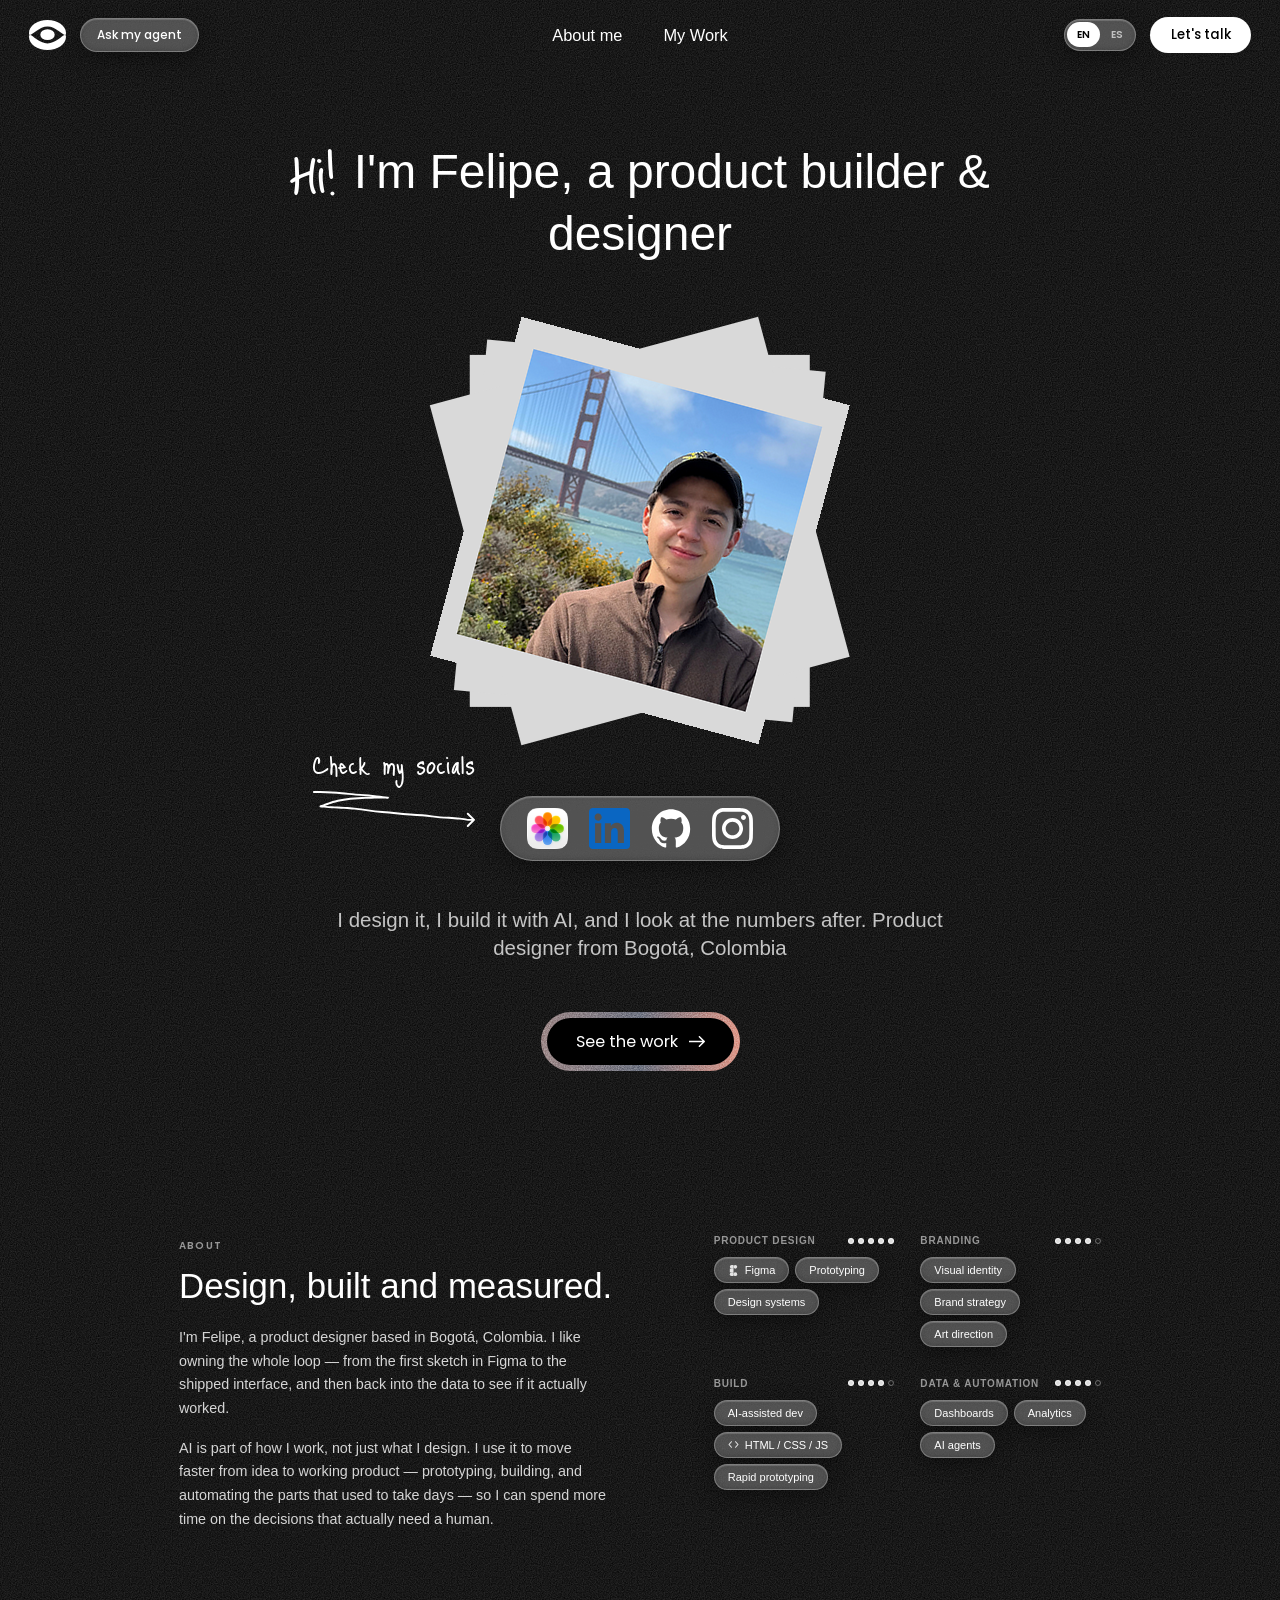
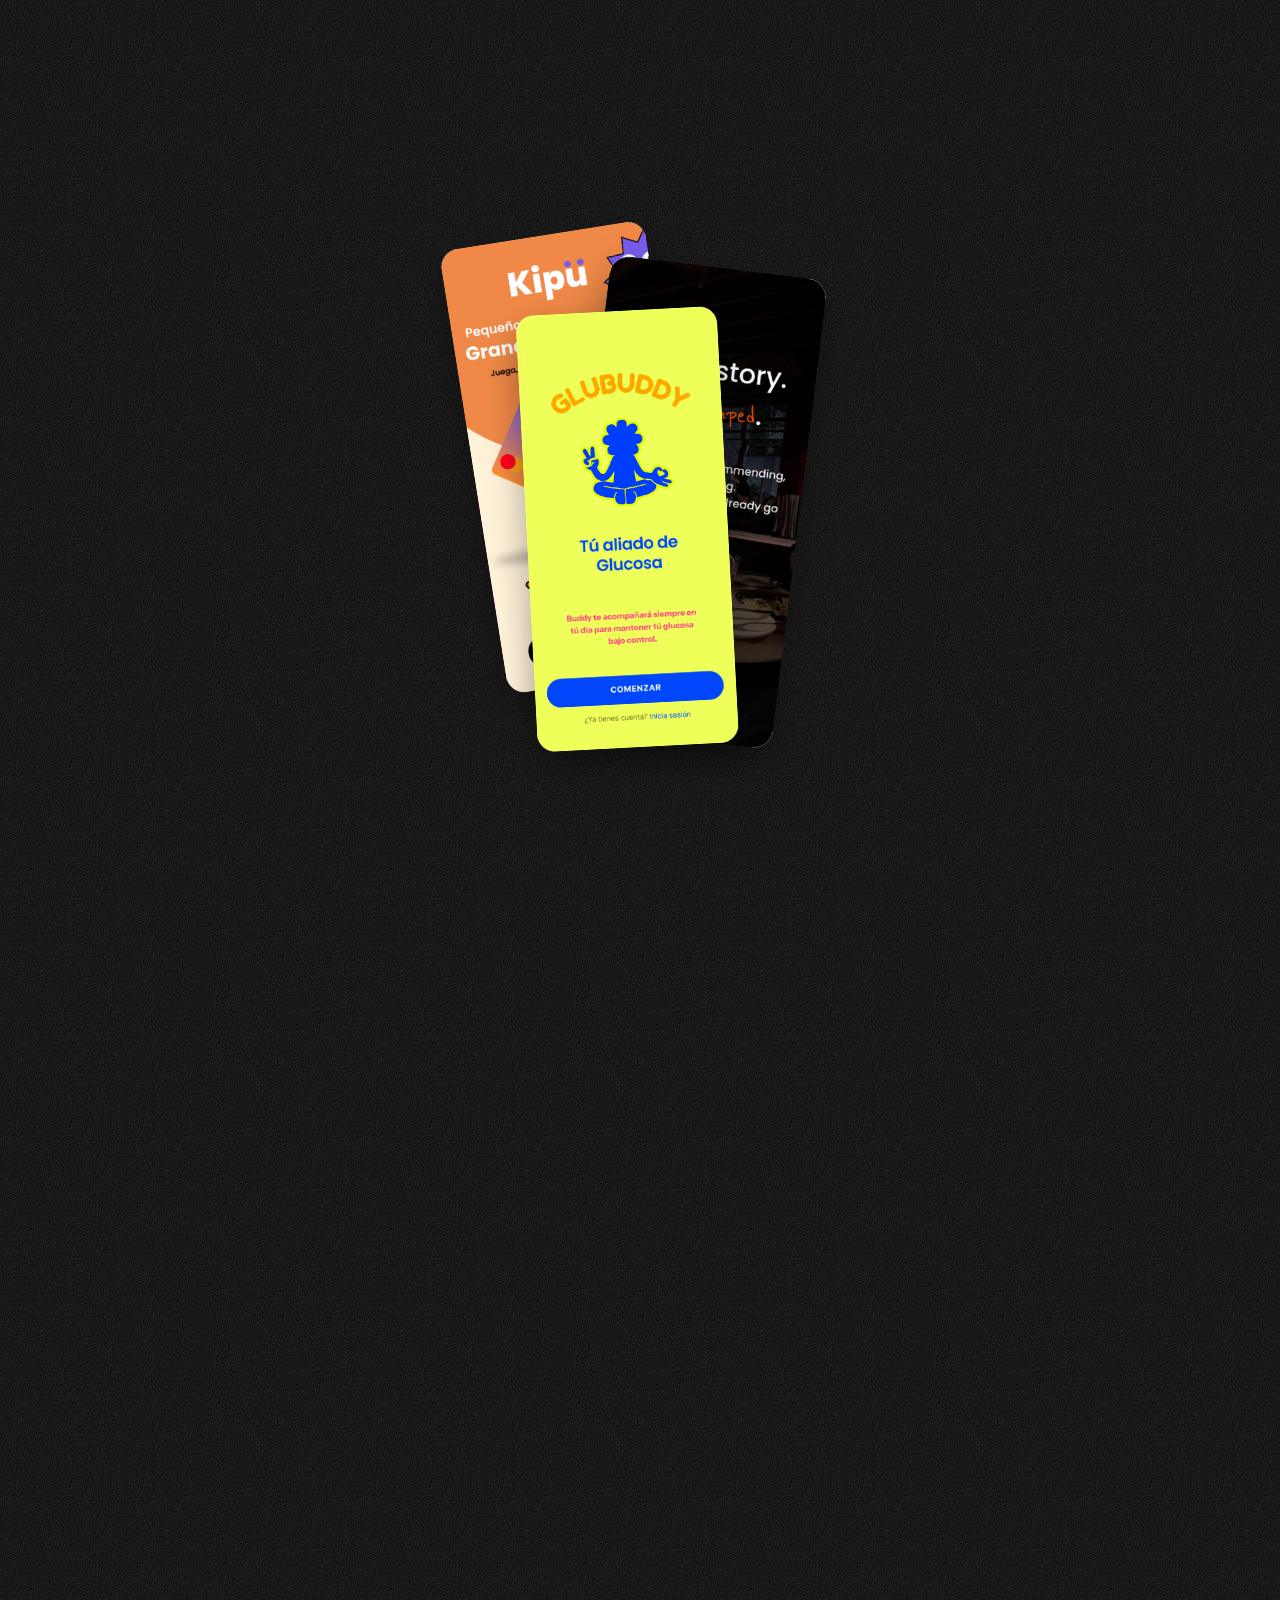
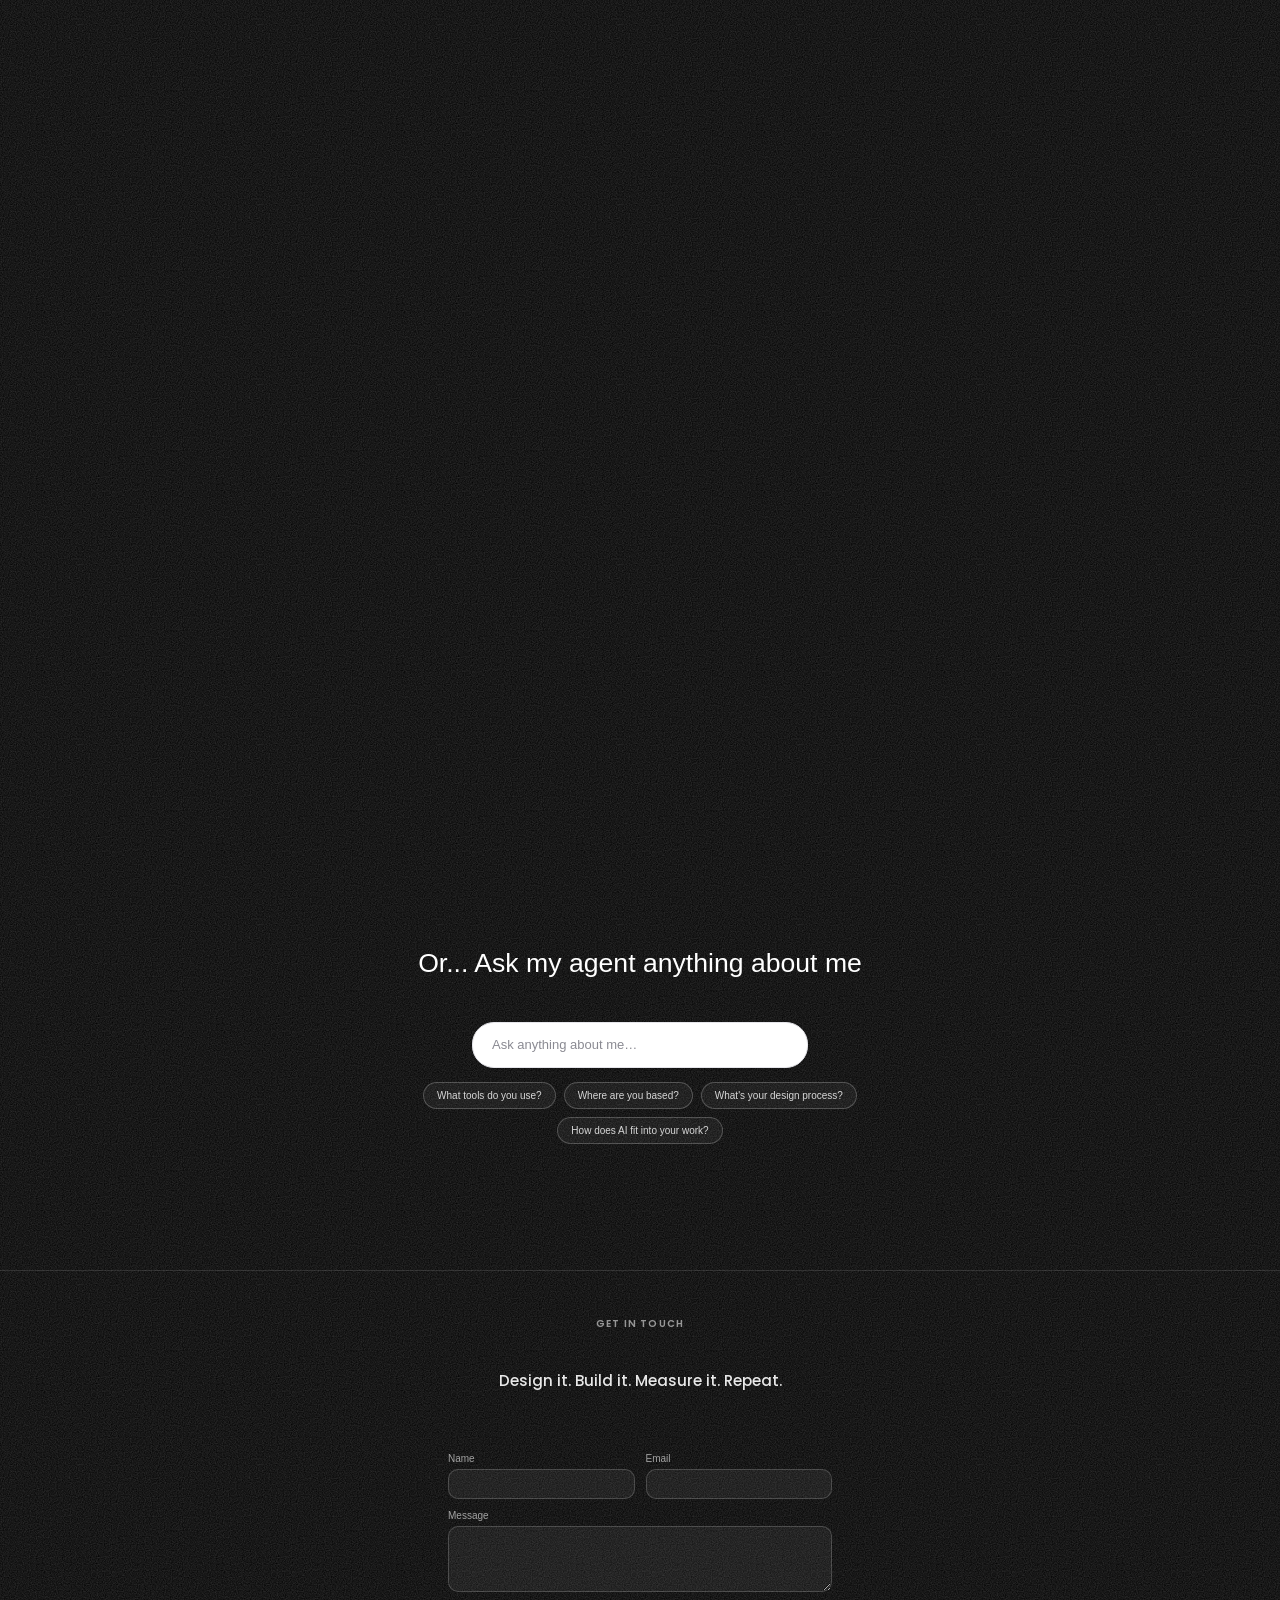
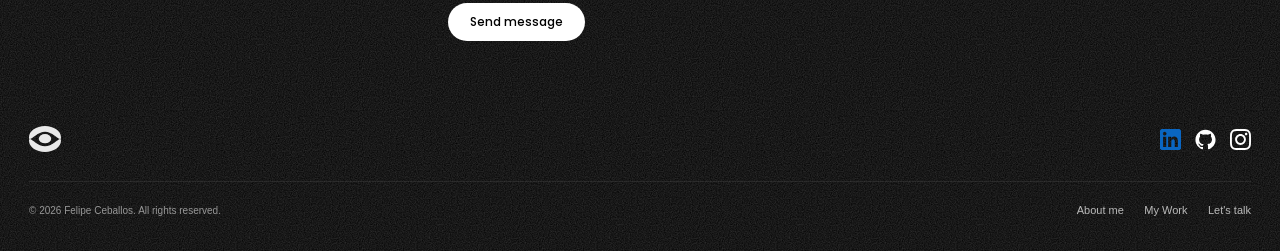
==== index.html @ 59d95772 "Add skill-level dots to About, scale the whole site down ~20% About: each skill group now shows a 5-" ====
<!doctype html>
<html lang="en">
<head>
  <meta charset="UTF-8" />
  <meta name="viewport" content="width=device-width, initial-scale=1.0" />
  <title>Felipe Ceballos — Product Designer</title>
  <meta name="description" content="Felipe Ceballos — Product designer from Bogotá, Colombia. I design it, I build it with AI, and I look at the numbers after." />
  <meta property="og:title" content="Felipe Ceballos — Product Designer" />
  <meta property="og:description" content="I design it, I build it with AI, and I look at the numbers after. Product designer from Bogotá, Colombia." />
  <meta property="og:type" content="website" />
  <meta property="og:image" content="assets/work-card-1.png" />
  <meta name="twitter:card" content="summary_large_image" />
  <link rel="icon" href="assets/favicon.svg" type="image/svg+xml" />
  <link rel="preconnect" href="https://fonts.googleapis.com" />
  <link rel="preconnect" href="https://fonts.gstatic.com" crossorigin />
  <link href="https://fonts.googleapis.com/css2?family=Poppins:wght@400;500&family=Just+Me+Again+Down+Here&display=swap" rel="stylesheet" />
  <link rel="stylesheet" href="styles.css" />
</head>
<body>
  <header class="nav">
    <div class="nav__start">
      <a class="nav__logo brand-logo" href="#top" aria-label="Home">
        <img src="assets/logo.svg" alt="Felipe Ceballos logo" width="56" height="46" />
        <span class="brand-logo__lid" aria-hidden="true"></span>
      </a>
      <a class="nav__agent glass" href="#agent" id="navAgentBtn" data-i18n="nav.agent">Ask my agent</a>
    </div>
    <nav class="nav__links" aria-label="Primary">
      <a href="#about" data-i18n="nav.about">About me</a>
      <a href="#work" data-i18n="nav.work">My Work</a>
    </nav>
    <div class="nav__end">
      <div class="lang-switch glass" id="langSwitch" role="group" aria-label="Language">
        <button type="button" class="lang-switch__btn is-active" data-lang="en">EN</button>
        <button type="button" class="lang-switch__btn" data-lang="es">ES</button>
        <span class="lang-switch__thumb" aria-hidden="true"></span>
      </div>
      <a class="nav__cta" href="#contact" id="navContactBtn" data-i18n="nav.cta">Let's talk</a>
    </div>
  </header>

  <main id="top">
    <section class="hero">
      <h1 class="hero__title">
        <span class="hero__title-wave" data-i18n="hero.greeting">Hi!</span><span data-i18n="hero.titleRest"> I'm Felipe, a product builder &amp; designer</span>
      </h1>

      <div class="photo-stack" aria-hidden="false">
        <div class="photo-stack__layer photo-stack__layer--1">
          <div class="photo-stack__bg"></div>
        </div>
        <div class="photo-stack__layer photo-stack__layer--2">
          <div class="photo-stack__bg"></div>
        </div>
        <div class="photo-stack__layer photo-stack__layer--3">
          <div class="photo-stack__bg"></div>
        </div>
        <img
          class="photo-stack__photo photo-stack__photo--desktop"
          src="assets/profile-photo-card-desktop.png"
          width="420"
          height="429"
          alt="Felipe Ceballos"
        />
        <img
          class="photo-stack__photo photo-stack__photo--mobile"
          src="assets/profile-photo-card-mobile.png"
          width="261"
          height="265"
          alt="Felipe Ceballos"
        />
      </div>

      <div class="social-callout">
        <div class="social-callout__note" aria-hidden="true">
          <span class="social-callout__text" data-i18n="social.checkMySocials">Check my socials</span>
          <img class="social-callout__arrow" src="assets/arrow-doodle.svg" alt="" />
        </div>

        <ul class="social-pill glass">
          <li><a href="#" aria-label="Photos"><img src="assets/icon-photos.png" alt="" /></a></li>
          <li><a href="https://www.linkedin.com/in/felipe-ceballos-6415481a9/" target="_blank" rel="noopener noreferrer" aria-label="LinkedIn"><img src="assets/icon-linkedin.svg" alt="" /></a></li>
          <li><a href="#" aria-label="GitHub"><img src="assets/icon-github.svg" alt="" /></a></li>
          <li><a href="#" aria-label="Instagram"><img src="assets/icon-instagram.svg" alt="" /></a></li>
        </ul>
      </div>

      <p class="hero__bio" data-i18n="hero.bio">
        I design it, I build it with AI, and I look at the numbers after. Product designer from Bogotá, Colombia
      </p>

      <div class="cta">
        <a class="cta__button" href="#work">
          <span data-i18n="hero.cta">See the work</span>
          <img class="cta__button-arrow" src="assets/arrow-line.svg" alt="" />
        </a>
      </div>
    </section>

    <section id="about" class="about">
      <div class="about__intro" data-reveal="up">
        <span class="about__eyebrow" data-i18n="about.eyebrow">About</span>
        <h2 class="about__heading" data-i18n="about.heading">Design, built and measured.</h2>
        <p class="about__bio" data-i18n="about.bio1">
          I'm Felipe, a product designer based in Bogotá, Colombia. I like owning the whole loop — from the first
          sketch in Figma to the shipped interface, and then back into the data to see if it actually worked.
        </p>
        <p class="about__bio" data-i18n="about.bio2">
          AI is part of how I work, not just what I design. I use it to move faster from idea to working product —
          prototyping, building, and automating the parts that used to take days — so I can spend more time on the
          decisions that actually need a human.
        </p>
      </div>

      <div class="about__skills">
        <div class="about__skill-group" data-reveal="up">
          <div class="about__skill-header">
            <h3 data-i18n="about.group.design">Product design</h3>
            <span class="about__skill-rating" role="img" aria-label="5 out of 5">
              <span class="about__skill-dot is-filled" aria-hidden="true"></span>
              <span class="about__skill-dot is-filled" aria-hidden="true"></span>
              <span class="about__skill-dot is-filled" aria-hidden="true"></span>
              <span class="about__skill-dot is-filled" aria-hidden="true"></span>
              <span class="about__skill-dot is-filled" aria-hidden="true"></span>
            </span>
          </div>
          <ul class="about__tags">
            <li class="glass">
              <svg class="about__tag-icon" viewBox="0 0 16 24" fill="currentColor" aria-hidden="true">
                <path d="M0 4a4 4 0 0 1 4-4h4v8H4a4 4 0 0 1-4-4Z" />
                <rect x="0" y="8" width="8" height="8" />
                <path d="M0 20a4 4 0 0 1 4-4h4v8H4a4 4 0 0 1-4-4Z" />
                <circle cx="12" cy="4" r="4" />
                <circle cx="12" cy="20" r="4" />
              </svg>
              <span data-i18n="about.tag.figma">Figma</span>
            </li>
            <li class="glass" data-i18n="about.tag.prototyping">Prototyping</li>
            <li class="glass" data-i18n="about.tag.designSystems">Design systems</li>
          </ul>
        </div>
        <div class="about__skill-group" data-reveal="up">
          <div class="about__skill-header">
            <h3 data-i18n="about.group.branding">Branding</h3>
            <span class="about__skill-rating" role="img" aria-label="4 out of 5">
              <span class="about__skill-dot is-filled" aria-hidden="true"></span>
              <span class="about__skill-dot is-filled" aria-hidden="true"></span>
              <span class="about__skill-dot is-filled" aria-hidden="true"></span>
              <span class="about__skill-dot is-filled" aria-hidden="true"></span>
              <span class="about__skill-dot" aria-hidden="true"></span>
            </span>
          </div>
          <ul class="about__tags">
            <li class="glass" data-i18n="about.tag.visualIdentity">Visual identity</li>
            <li class="glass" data-i18n="about.tag.brandStrategy">Brand strategy</li>
            <li class="glass" data-i18n="about.tag.artDirection">Art direction</li>
          </ul>
        </div>
        <div class="about__skill-group" data-reveal="up">
          <div class="about__skill-header">
            <h3 data-i18n="about.group.build">Build</h3>
            <span class="about__skill-rating" role="img" aria-label="4 out of 5">
              <span class="about__skill-dot is-filled" aria-hidden="true"></span>
              <span class="about__skill-dot is-filled" aria-hidden="true"></span>
              <span class="about__skill-dot is-filled" aria-hidden="true"></span>
              <span class="about__skill-dot is-filled" aria-hidden="true"></span>
              <span class="about__skill-dot" aria-hidden="true"></span>
            </span>
          </div>
          <ul class="about__tags">
            <li class="glass" data-i18n="about.tag.aiDev">AI-assisted dev</li>
            <li class="glass">
              <svg class="about__tag-icon" viewBox="0 0 16 16" fill="none" stroke="currentColor" stroke-width="1.6" stroke-linecap="round" stroke-linejoin="round" aria-hidden="true">
                <path d="M5 4 1.5 8 5 12" />
                <path d="M11 4l3.5 4-3.5 4" />
              </svg>
              <span>HTML / CSS / JS</span>
            </li>
            <li class="glass" data-i18n="about.tag.rapidPrototyping">Rapid prototyping</li>
          </ul>
        </div>
        <div class="about__skill-group" data-reveal="up">
          <div class="about__skill-header">
            <h3 data-i18n="about.group.data">Data &amp; automation</h3>
            <span class="about__skill-rating" role="img" aria-label="4 out of 5">
              <span class="about__skill-dot is-filled" aria-hidden="true"></span>
              <span class="about__skill-dot is-filled" aria-hidden="true"></span>
              <span class="about__skill-dot is-filled" aria-hidden="true"></span>
              <span class="about__skill-dot is-filled" aria-hidden="true"></span>
              <span class="about__skill-dot" aria-hidden="true"></span>
            </span>
          </div>
          <ul class="about__tags">
            <li class="glass" data-i18n="about.tag.dashboards">Dashboards</li>
            <li class="glass" data-i18n="about.tag.analytics">Analytics</li>
            <li class="glass" data-i18n="about.tag.aiAgents">AI agents</li>
          </ul>
        </div>
      </div>
    </section>

    <section id="work" class="work-stage" data-reveal="fade">
      <div class="work" id="workCards">
        <div class="work__card work__card--photo work__card--phone">
          <img src="assets/work-card-1.png" alt="Kipu app screen, product design" />
          <div class="work__card-overlay">
            <span class="work__card-overlay__eyebrow" data-i18n="work.card1.eyebrow">Product design + Branding</span>
            <span class="work__card-overlay__title">Kipu</span>
          </div>
        </div>
        <div class="work__card work__card--photo work__card--phone">
          <img src="assets/work-card-2.png" alt="Comped app screen, product design" />
          <div class="work__card-overlay">
            <span class="work__card-overlay__eyebrow" data-i18n="work.card2.eyebrow">Product design</span>
            <span class="work__card-overlay__title">Comped</span>
          </div>
        </div>
        <div class="work__card work__card--photo work__card--phone">
          <img src="assets/work-card-3.png" alt="Glubuddy app screen, brand and mascot design" />
          <div class="work__card-overlay">
            <span class="work__card-overlay__eyebrow" data-i18n="work.card3.eyebrow">Branding</span>
            <span class="work__card-overlay__title">Glubuddy</span>
          </div>
        </div>
      </div>
    </section>

    <section id="agent" class="agent">
      <p class="agent__heading" data-reveal="up" data-i18n="agent.heading">Or... Ask my agent anything about me</p>

      <div class="agent-chat" id="agentChat" data-reveal="up">
        <input type="file" id="agentChatFile" accept="image/*" multiple hidden />

        <div class="agent-chat__attachments" id="agentChatAttachments" hidden></div>

        <div class="agent-chat__card" id="agentChatCard">
          <button type="button" class="agent-chat__placeholder" id="agentChatPlaceholder" data-i18n="agent.placeholder">
            Ask anything about me…
          </button>

          <textarea
            class="agent-chat__textarea"
            id="agentChatTextarea"
            rows="1"
            placeholder="Ask anything about me…"
            aria-label="Ask my agent anything about Felipe"
            data-i18n-placeholder="agent.placeholder"
          ></textarea>

          <div class="agent-chat__toolbar" id="agentChatToolbar">
            <button type="button" class="agent-chat__pill" id="agentChatEffortBtn">
              <span class="agent-chat__bars" id="agentChatBars" aria-hidden="true"><i></i><i></i><i></i></span>
              <span id="agentChatEffortLabel">Balanced</span>
            </button>

            <button type="button" class="agent-chat__icon-btn agent-chat__attach" id="agentChatAttachBtn" aria-label="Attach an image">
              <svg width="14" height="14" viewBox="0 0 14 14" fill="none" aria-hidden="true"><path d="M7 2.5V11.5M2.5 7H11.5" stroke="currentColor" stroke-width="1.5" stroke-linecap="round" /></svg>
            </button>
          </div>

          <button type="button" class="agent-chat__send" id="agentChatSend" aria-label="Send message">
            <svg width="14" height="14" viewBox="0 0 14 14" fill="none" aria-hidden="true"><path d="M7 12V2M7 2L2.5 6.5M7 2L11.5 6.5" stroke="currentColor" stroke-width="1.75" stroke-linecap="round" stroke-linejoin="round" /></svg>
          </button>
        </div>

        <div class="agent-chat__suggestions" id="agentChatSuggestions">
          <button type="button" class="agent-chat__chip" data-i18n="agent.chip1">What tools do you use?</button>
          <button type="button" class="agent-chat__chip" data-i18n="agent.chip2">Where are you based?</button>
          <button type="button" class="agent-chat__chip" data-i18n="agent.chip3">What's your design process?</button>
          <button type="button" class="agent-chat__chip" data-i18n="agent.chip4">How does AI fit into your work?</button>
        </div>

        <p class="agent-chat__note" id="agentChatNote" role="status" aria-live="polite"></p>
      </div>
    </section>
  </main>

  <footer class="footer" id="contact" data-reveal="fade">
    <span class="footer__eyebrow" data-i18n="footer.eyebrow">Get in touch</span>
    <p class="footer__tagline" data-i18n="footer.tagline">Design it. Build it. Measure it. Repeat.</p>

    <form class="contact-form" id="contactForm" novalidate>
      <div class="contact-form__row">
        <label class="contact-form__field">
          <span data-i18n="contact.name">Name</span>
          <input type="text" id="contactName" name="name" autocomplete="name" required />
        </label>
        <label class="contact-form__field">
          <span data-i18n="contact.email">Email</span>
          <input type="email" id="contactEmail" name="email" autocomplete="email" required />
        </label>
      </div>
      <label class="contact-form__field">
        <span data-i18n="contact.message">Message</span>
        <textarea id="contactMessage" name="message" rows="4" required></textarea>
      </label>
      <button type="submit" class="contact-form__submit" data-i18n="contact.submit">Send message</button>
      <p class="contact-form__note" id="contactFormNote" role="status" aria-live="polite"></p>
    </form>

    <div class="footer__top">
      <a class="footer__logo brand-logo" href="#top" aria-label="Home">
        <img src="assets/logo.svg" alt="Felipe Ceballos logo" width="40" height="33" />
        <span class="brand-logo__lid" aria-hidden="true"></span>
      </a>

      <ul class="footer__social">
        <li><a href="https://www.linkedin.com/in/felipe-ceballos-6415481a9/" target="_blank" rel="noopener noreferrer" aria-label="LinkedIn"><img src="assets/icon-linkedin.svg" alt="" /></a></li>
        <li><a href="#" aria-label="GitHub"><img src="assets/icon-github.svg" alt="" /></a></li>
        <li><a href="#" aria-label="Instagram"><img src="assets/icon-instagram.svg" alt="" /></a></li>
      </ul>
    </div>

    <div class="footer__bottom">
      <p class="footer__copy">© <span id="footerYear"></span> Felipe Ceballos. <span data-i18n="footer.rights">All rights reserved.</span></p>

      <nav class="footer__links" aria-label="Footer">
        <a href="#about" data-i18n="nav.about">About me</a>
        <a href="#work" data-i18n="nav.work">My Work</a>
        <a href="#contact" data-i18n="nav.cta">Let's talk</a>
      </nav>
    </div>
  </footer>

  <script src="i18n.js"></script>
  <script src="script.js"></script>
  <script src="nav-collapse.js"></script>
  <script src="contact-form.js"></script>
  <script src="hero-parallax.js"></script>
  <script src="magnetic-buttons.js"></script>
  <script src="work-stack.js"></script>
  <script src="agent-chat.js"></script>
  <script src="scroll-reveal.js"></script>
  <script src="easter-egg.js"></script>
  <script src="photo-stack-shuffle.js"></script>
  <script src="logo-blink.js"></script>
</body>
</html>
---- styles.css ----
:root {
  --bg: #000000;
  --white: #ffffff;
  --pill: rgba(217, 217, 217, 0.3);
  --placeholder: #d9d9d9;
  --font-body: -apple-system, BlinkMacSystemFont, "SF Pro Text", "Segoe UI", Roboto, Helvetica, Arial, sans-serif;
  --font-button: "Poppins", var(--font-body);
  /* Matches the subtle film-grain "Noise" layer effect on the Figma frame's
     background, which doesn't come through in the design-to-code export. */
  --noise-bg: url("data:image/svg+xml,%3Csvg xmlns='http://www.w3.org/2000/svg' width='180' height='180'%3E%3Cfilter id='n'%3E%3CfeTurbulence type='fractalNoise' baseFrequency='0.85' numOctaves='2' stitchTiles='stitch'/%3E%3CfeColorMatrix type='matrix' values='0 0 0 0 1 0 0 0 0 1 0 0 0 0 1 0 0 0 0.19 0'/%3E%3C/filter%3E%3Crect width='100%25' height='100%25' filter='url(%23n)'/%3E%3C/svg%3E");
  /* Stronger grain, used only where noise itself is the point (the CTA
     button's gradient border) — kept separate from --noise-bg so bumping it
     doesn't also darken/lighten the page-wide body/nav grain. */
  --noise-bg-strong: url("data:image/svg+xml,%3Csvg xmlns='http://www.w3.org/2000/svg' width='180' height='180'%3E%3Cfilter id='n'%3E%3CfeTurbulence type='fractalNoise' baseFrequency='0.85' numOctaves='2' stitchTiles='stitch'/%3E%3CfeColorMatrix type='matrix' values='0 0 0 0 1 0 0 0 0 1 0 0 0 0 1 0 0 0 0.55 0'/%3E%3C/filter%3E%3Crect width='100%25' height='100%25' filter='url(%23n)'/%3E%3C/svg%3E");
}

* {
  box-sizing: border-box;
}

/* Lets --shuffle-rot (used by photo-stack-shuffle.js) transition smoothly as
   an angle instead of snapping instantly — unsupported browsers just snap,
   which is a fine fallback for a purely decorative flourish. */
@property --shuffle-rot {
  syntax: "<angle>";
  inherits: true;
  initial-value: 0deg;
}

html {
  scroll-behavior: smooth;
}

body {
  margin: 0;
  background-color: var(--bg);
  background-image: var(--noise-bg);
  background-repeat: repeat;
  color: var(--white);
  font-family: var(--font-body);
  -webkit-font-smoothing: antialiased;
}

img {
  max-width: 100%;
  display: block;
}

a {
  color: inherit;
}

ul {
  margin: 0;
  padding: 0;
  list-style: none;
}

/* Glassmorphism — used by the social icon pill and the round CTA arrow button */
.glass {
  background: var(--pill);
  -webkit-backdrop-filter: blur(14px) saturate(140%);
  backdrop-filter: blur(14px) saturate(140%);
  border: 1px solid rgba(255, 255, 255, 0.25);
  box-shadow:
    inset 0 1px 1px rgba(255, 255, 255, 0.2),
    inset 0 -1px 5px rgba(0, 0, 0, 0.15),
    0 6px 19px rgba(0, 0, 0, 0.35);
}

@supports not ((backdrop-filter: blur(1px)) or (-webkit-backdrop-filter: blur(1px))) {
  .glass {
    background: rgba(217, 217, 217, 0.55);
  }
}

/* ---------- Nav ---------- */
/* Collapses into a smaller floating pill on scroll (nav-collapse.js toggles
   .nav--collapsed past a scroll threshold) — same content and same grid
   template throughout, only size/shape/background change, so navigation
   never disappears. Deliberately animates `width` (100% -> a definite
   length) rather than `max-width: none -> fit-content`: `none`/`fit-content`
   aren't real animatable values (browsers just snap them), where a
   percentage and a length both are. Also deliberately never touches
   grid-template-columns between states — changing the column template
   itself can't transition and would make the whole shape snap instead of
   morph, even while other properties keep animating smoothly. */
.nav {
  display: grid;
  grid-template-columns: 1fr auto 1fr;
  column-gap: clamp(13px, 2.4vw, 32px);
  align-items: center;
  width: 100%;
  margin: 0 auto;
  padding: 17px clamp(16px, 3.2vw, 29px);
  border-radius: 0;
  position: sticky;
  top: 0;
  background-color: var(--bg);
  background-image: var(--noise-bg);
  background-repeat: repeat;
  box-shadow: none;
  z-index: 50;
  transition:
    width 0.5s cubic-bezier(0.175, 0.885, 0.32, 1.275),
    margin 0.5s cubic-bezier(0.175, 0.885, 0.32, 1.275),
    padding 0.5s cubic-bezier(0.175, 0.885, 0.32, 1.275),
    column-gap 0.5s cubic-bezier(0.175, 0.885, 0.32, 1.275),
    border-radius 0.4s ease,
    background-color 0.3s ease,
    box-shadow 0.3s ease;
}

.nav--collapsed {
  width: min(73.6vw, 512px);
  column-gap: clamp(8px, 1.28vw, 16px);
  margin: 10px auto 0;
  padding: 8px 18px;
  border-radius: 999px;
  background-color: rgba(0, 0, 0, 0.6);
  -webkit-backdrop-filter: blur(14px) saturate(140%);
  backdrop-filter: blur(14px) saturate(140%);
  box-shadow: 0 8px 27px rgba(0, 0, 0, 0.45), inset 0 1px 1px rgba(255, 255, 255, 0.08);
}

.nav--collapsed .nav__links {
  gap: clamp(13px, 1.76vw, 24px);
}

.nav--collapsed .nav__links a {
  font-size: 11px;
}

.nav--collapsed .nav__end {
  gap: clamp(6px, 0.96vw, 11px);
}

.nav--collapsed .nav__cta {
  padding: 6px 13px;
  font-size: 10px;
}

.nav--collapsed .lang-switch__btn {
  padding: 4px 8px;
  font-size: 9px;
}

.nav--collapsed .nav__logo img {
  height: 19px;
}

@media (prefers-reduced-motion: reduce) {
  .nav {
    transition: none;
  }
}

.nav__start {
  grid-column: 1;
  justify-self: start;
  display: flex;
  align-items: center;
  gap: clamp(8px, 1.28vw, 14px);
  transition: gap 0.4s cubic-bezier(0.175, 0.885, 0.32, 1.275);
}

.nav__logo {
  line-height: 0;
  flex-shrink: 0;
}

/* Balances the lang-switch + CTA pair on the right side of the header. */
.nav__agent {
  display: inline-flex;
  align-items: center;
  justify-content: center;
  min-width: 0;
  white-space: nowrap;
  text-align: center;
  color: var(--white);
  text-decoration: none;
  font-family: var(--font-button);
  font-size: clamp(10px, 0.96vw, 12px);
  font-weight: 500;
  padding: 7px clamp(11px, 1.28vw, 16px);
  border-radius: 999px;
  transform: translate(var(--mx, 0px), var(--my, 0px));
  transition:
    transform 0.25s cubic-bezier(0.175, 0.885, 0.32, 1.275),
    padding 0.4s cubic-bezier(0.175, 0.885, 0.32, 1.275),
    font-size 0.4s cubic-bezier(0.175, 0.885, 0.32, 1.275);
}

.nav__agent:hover,
.nav__agent:focus-visible {
  transform: translate(var(--mx, 0px), var(--my, 0px)) translateY(-2px);
}

.nav--collapsed .nav__start {
  gap: clamp(6px, 0.96vw, 11px);
}

.nav--collapsed .nav__agent {
  padding: 6px 11px;
  font-size: 10px;
}

.nav__logo img {
  height: clamp(24px, 2.4vw, 32px);
  width: auto;
  transition: height 0.4s cubic-bezier(0.175, 0.885, 0.32, 1.275);
}

/* Shared by the nav and footer logo — a plain-color overlay that "blinks"
   over the logo's eye mark on click (logo-blink.js). Simpler and safer than
   inlining/animating the SVG's own paths: the eye is solid white on the dark
   nav/footer background, so a bar sweeping over it reads as an eyelid
   closing without touching the image itself at all. */
.brand-logo {
  position: relative;
}

.brand-logo__lid {
  position: absolute;
  inset: 0;
  background: var(--bg);
  transform: scaleY(0);
  transform-origin: center;
  pointer-events: none;
}

.brand-logo__lid.is-blinking {
  animation: brand-logo-blink 0.42s ease-in-out;
}

@keyframes brand-logo-blink {
  0% {
    transform: scaleY(0);
  }
  45% {
    transform: scaleY(1);
  }
  100% {
    transform: scaleY(0);
  }
}

.nav__links {
  grid-column: 2;
  display: flex;
  gap: clamp(22px, 3.2vw, 45px);
  transition: gap 0.4s cubic-bezier(0.175, 0.885, 0.32, 1.275);
}

.nav__links a {
  text-decoration: none;
  font-size: clamp(13px, 1.28vw, 19px);
  white-space: nowrap;
  transition: opacity 0.2s ease, font-size 0.4s cubic-bezier(0.175, 0.885, 0.32, 1.275);
}

.nav__links a:hover,
.nav__links a:focus-visible {
  opacity: 0.7;
}

.nav__end {
  grid-column: 3;
  justify-self: end;
  display: flex;
  align-items: center;
  gap: clamp(8px, 1.28vw, 14px);
  transition: gap 0.4s cubic-bezier(0.175, 0.885, 0.32, 1.275);
}

.lang-switch {
  position: relative;
  display: inline-flex;
  padding: 2px;
  border-radius: 999px;
}

.lang-switch__btn {
  position: relative;
  z-index: 1;
  border: none;
  background: transparent;
  color: rgba(255, 255, 255, 0.65);
  font-family: var(--font-button);
  font-size: 10px;
  font-weight: 600;
  letter-spacing: 0.02em;
  padding: 5px 10px;
  border-radius: 999px;
  cursor: pointer;
  transition: color 0.25s ease, padding 0.4s cubic-bezier(0.175, 0.885, 0.32, 1.275), font-size 0.4s cubic-bezier(0.175, 0.885, 0.32, 1.275);
}

.lang-switch__btn.is-active {
  color: #000;
}

.lang-switch__thumb {
  position: absolute;
  top: 2px;
  left: 2px;
  width: calc(50% - 2px);
  height: calc(100% - 5px);
  border-radius: 999px;
  background: var(--white);
  transition: transform 0.3s cubic-bezier(0.175, 0.885, 0.32, 1.275);
  z-index: 0;
}

.lang-switch[data-active="es"] .lang-switch__thumb {
  transform: translateX(100%);
}

/* --mx/--my are written by magnetic-buttons.js — the element leans toward
   the cursor when it's nearby. Composed with (not replacing) the hover/active
   transforms below so both effects work together. */
.nav__cta {
  background: var(--white);
  color: #000;
  font-family: var(--font-button);
  font-size: clamp(11px, 1.04vw, 14px);
  font-weight: 500;
  text-decoration: none;
  white-space: nowrap;
  padding: 8px clamp(14px, 1.6vw, 21px);
  border-radius: 999px;
  transform: translate(var(--mx, 0px), var(--my, 0px));
  transition:
    transform 0.25s cubic-bezier(0.175, 0.885, 0.32, 1.275),
    box-shadow 0.25s ease,
    padding 0.4s cubic-bezier(0.175, 0.885, 0.32, 1.275),
    font-size 0.4s cubic-bezier(0.175, 0.885, 0.32, 1.275);
}

.nav__cta:hover,
.nav__cta:focus-visible {
  transform: translate(var(--mx, 0px), var(--my, 0px)) translateY(-2px);
  box-shadow: 0 6px 16px rgba(255, 255, 255, 0.18);
}

.nav__cta:active {
  transform: translate(var(--mx, 0px), var(--my, 0px)) scale(0.97);
}

/* ---------- Hero ---------- */
.hero {
  display: flex;
  flex-direction: column;
  align-items: center;
  justify-content: center;
  text-align: center;
  min-height: calc(100svh - 72px);
  padding: clamp(32px, 4.8vw, 64px) 19px clamp(56px, 8vw, 104px);
  gap: clamp(26px, 4vw, 45px);
}

/* Fixed pixel sizes (not vw-based) on purpose: the photo is a pre-rotated
   bitmap (assets/profile-photo-card-*.png — rotation baked into the pixels,
   see the long comment on .photo-stack__photo below) that must render at
   EXACTLY its native pixel size. Any CSS-driven scaling of it — even a
   fraction of a percent from a non-round vw value — corrupts the rendering
   in this exact page (rotated raster + sibling CSS transforms elsewhere).
   Upscaling on high-DPI displays is fine; only downscaling breaks it, so a
   fixed size matching the source PNG exactly is the only safe option. */
.photo-stack {
  position: relative;
  width: 420px;
  height: 429px;
  margin: 10px 0 6px;
  transition: opacity 0.15s linear;
}

@media (max-width: 480px) {
  .photo-stack {
    width: 261px;
    height: 265px;
  }
}

/* All 3 cards share one center point (concentric) — only their rotation differs. */
.photo-stack__layer {
  position: absolute;
  left: 50%;
  top: 50%;
  width: 81.07%;
  height: 82.1%;
}

/* --px/--py are written by hero-parallax.js (mouse + scroll depth offset).
   Safe to animate here since these layers are flat color, not images — this
   is not the transform+image combination that triggers the Chrome bug.
   Rotation deliberately lives one level down, on .photo-stack__bg, not here —
   see that rule below for why (photo-stack-shuffle.js needs to transition
   rotation without ever putting a CSS transition on the parallax translate,
   which is updated every rAF frame and would otherwise lag behind the cursor). */
.photo-stack__layer--1 {
  transform: translate(calc(-50% + var(--px, 0px)), calc(-50% + var(--py, 0px)));
  z-index: 1;
}

.photo-stack__layer--2 {
  transform: translate(calc(-50% + var(--px, 0px)), calc(-50% + var(--py, 0px)));
  z-index: 2;
}

.photo-stack__layer--3 {
  transform: translate(calc(-50% + var(--px, 0px)), calc(-50% + var(--py, 0px)));
  z-index: 3;
}

/* Rotation (base angle + --shuffle-rot, written by photo-stack-shuffle.js on
   click) lives here, one level below the parallax translate above, so the
   click-to-shuffle transition can animate transform on this element only —
   the parent's translate never gets a transition and stays perfectly synced
   to the mouse every frame. */
.photo-stack__bg {
  position: absolute;
  inset: 0;
  background: var(--placeholder);
  transition: transform 0.55s cubic-bezier(0.175, 0.885, 0.32, 1.275);
}

.photo-stack__layer--1 .photo-stack__bg {
  transform: rotate(calc(0deg + var(--shuffle-rot, 0deg)));
}

.photo-stack__layer--2 .photo-stack__bg {
  transform: rotate(calc(5.44deg + var(--shuffle-rot, 0deg)));
}

.photo-stack__layer--3 .photo-stack__bg {
  transform: rotate(calc(-15.08deg + var(--shuffle-rot, 0deg)));
}

.photo-stack--shufflable {
  cursor: pointer;
}

/* Plain <img>, rotation baked into the pixels (see assets/profile-photo-card-*.png
   generation notes in project memory). This page has a confirmed, severe
   Chrome rendering bug affecting ANY rotated-raster-content technique — CSS
   transform:rotate() on an image, an SVG <image> smaller than its own
   viewBox, an SVG <image>+<rect> pair, an SVG evenodd "frame" mask — every
   one of them corrupts (black holes / clipped edges) as soon as ANY sibling
   element elsewhere also has a CSS transform, which .photo-stack__layer--1/2/3
   always do. The only configuration that survived rigorous pixel-level
   verification (not just eyeballing a screenshot): a plain <img>, rotation
   pre-baked into the bitmap, displayed at EXACTLY its native pixel size with
   zero CSS scaling in either direction. Do not reintroduce SVG or
   transform:rotate() here without re-verifying with the pixel-scan method in
   project memory, not just a visual screenshot check — this bug is very good
   at looking fine in a screenshot while still having internal corruption. */
.photo-stack__photo {
  position: absolute;
  inset: 0;
  z-index: 4;
  display: block;
  width: 100%;
  height: 100%;
}

.photo-stack__photo--mobile {
  display: none;
}

@media (max-width: 480px) {
  .photo-stack__photo--desktop {
    display: none;
  }

  .photo-stack__photo--mobile {
    display: block;
  }
}

.social-pill {
  display: flex;
  align-items: center;
  justify-content: center;
  gap: clamp(11px, 1.92vw, 21px);
  padding: 11px clamp(16px, 2.4vw, 26px);
  border-radius: 999px;
  width: fit-content;
}

.social-pill a {
  display: block;
  line-height: 0;
  border-radius: 50%;
  transform: translate(var(--mx, 0px), var(--my, 0px));
  transition: transform 0.25s cubic-bezier(0.175, 0.885, 0.32, 1.275), background 0.2s ease;
}

.social-pill a:hover,
.social-pill a:focus-visible {
  transform: translate(var(--mx, 0px), var(--my, 0px)) translateY(-5px) scale(1.12);
  background: rgba(255, 255, 255, 0.14);
}

.social-pill a:active {
  transform: translate(var(--mx, 0px), var(--my, 0px)) translateY(-2px) scale(1.02);
  transition-duration: 0.1s;
}

.social-pill img {
  width: clamp(27px, 3.2vw, 45px);
  height: clamp(27px, 3.2vw, 45px);
  object-fit: contain;
  transition: filter 0.25s ease;
}

.social-pill a:hover img,
.social-pill a:focus-visible img {
  filter: drop-shadow(0 5px 11px rgba(0, 0, 0, 0.45));
}

.social-callout {
  position: relative;
}

.social-callout__note {
  position: absolute;
  right: 100%;
  bottom: 34px;
  margin-right: clamp(13px, 1.92vw, 26px);
  display: flex;
  flex-direction: column;
  align-items: flex-end;
  pointer-events: none;
}

.social-callout__text {
  font-family: "Just Me Again Down Here", cursive;
  font-size: clamp(22px, 2.56vw, 32px);
  line-height: 1;
  color: var(--white);
  white-space: nowrap;
  align-self: flex-start;
}

.social-callout__arrow {
  width: clamp(112px, 12.8vw, 176px);
  height: auto;
  margin-top: 11px;
}

@media (max-width: 760px) {
  .social-callout__note {
    display: none;
  }
}

.hero__title {
  font-size: clamp(26px, 4vw, 48px);
  line-height: 1.15;
  max-width: 736px;
  margin: 0;
  font-weight: 500;
}

/* The "Hi!" greeting keeps the site's one handwritten accent font — everything
   else in the title stays in the clean type family. Sized up relative to its
   own line (script faces read smaller than body type at the same font-size)
   and nudged down slightly to sit on the same baseline as the rest. */
.hero__title-wave {
  font-family: "Just Me Again Down Here", cursive;
  font-size: 1.35em;
  font-weight: 400;
  display: inline-block;
  transform: translateY(0.08em);
  margin-right: 0.08em;
}

.hero__bio {
  font-size: clamp(14px, 1.6vw, 21px);
  line-height: 1.35;
  max-width: 624px;
  margin: 0;
  font-weight: 400;
  color: rgba(255, 255, 255, 0.75);
}

.cta {
  display: flex;
  align-items: center;
  margin-top: 6px;
}

/* Black pill with a gradient+noise BORDER (not a filled gradient) — matches
   the Figma exploration (node 45:1268) once seen in context: mauve -> dark
   slate -> coral, grain layered on top the same way the page background/nav
   already do it (var(--noise-bg)). Classic CSS gradient-border technique:
   three stacked background layers, the top one clipped to padding-box (solid
   fill, hides the other two everywhere except the border ring) and the
   other two clipped to border-box (only visible in that ring). */
.cta__button {
  position: relative;
  display: inline-flex;
  align-items: center;
  gap: 11px;
  border: 6px solid transparent;
  background-image:
    linear-gradient(var(--bg), var(--bg)),
    var(--noise-bg-strong),
    linear-gradient(rgba(0, 0, 0, 0.16), rgba(0, 0, 0, 0.16)),
    linear-gradient(90deg, rgb(144, 111, 111) 0%, rgb(66, 74, 97) 50%, rgb(252, 137, 113) 100%);
  background-origin: padding-box, border-box, border-box, border-box;
  background-clip: padding-box, border-box, border-box, border-box;
  background-repeat: no-repeat, repeat, no-repeat, no-repeat;
  color: var(--white);
  font-family: var(--font-button);
  font-size: clamp(13px, 1.28vw, 19px);
  padding: 11px clamp(19px, 2.4vw, 29px);
  border-radius: 999px;
  text-decoration: none;
  white-space: nowrap;
  transform: translate(var(--mx, 0px), var(--my, 0px));
  transition: transform 0.2s ease;
}

.cta__button:hover,
.cta__button:focus-visible {
  transform: translate(var(--mx, 0px), var(--my, 0px)) translateY(-2px);
}

.cta__button-arrow {
  width: 16px;
  height: auto;
  transition: transform 0.2s ease;
}

.cta__button:hover .cta__button-arrow,
.cta__button:focus-visible .cta__button-arrow {
  transform: translateX(2px);
}

/* ---------- About ---------- */
.about {
  display: grid;
  grid-template-columns: minmax(0, 1.1fr) minmax(0, 0.9fr);
  gap: clamp(32px, 4.8vw, 80px);
  max-width: 960px;
  margin: 0 auto;
  padding: clamp(32px, 4.8vw, 64px) 19px clamp(48px, 8vw, 112px);
  align-items: start;
  text-align: left;
}

.about__eyebrow {
  display: inline-block;
  font-family: var(--font-button);
  font-size: 10px;
  font-weight: 600;
  letter-spacing: 0.12em;
  text-transform: uppercase;
  color: rgba(255, 255, 255, 0.55);
  margin-bottom: 11px;
}

.about__heading {
  font-size: clamp(22px, 2.72vw, 35px);
  font-weight: 400;
  line-height: 1.2;
  margin: 0 0 19px;
}

.about__bio {
  font-size: clamp(13px, 1.12vw, 15px);
  line-height: 1.65;
  color: rgba(255, 255, 255, 0.82);
  max-width: 54ch;
  margin: 0 0 16px;
}

.about__bio:last-child {
  margin-bottom: 0;
}

.about__skills {
  display: grid;
  grid-template-columns: repeat(2, 1fr);
  gap: clamp(22px, 2.4vw, 32px) clamp(16px, 2.08vw, 26px);
}

.about__skill-header {
  display: flex;
  align-items: center;
  justify-content: space-between;
  gap: 8px;
  margin-bottom: 11px;
}

.about__skill-group h3 {
  font-size: 10px;
  font-weight: 600;
  text-transform: uppercase;
  letter-spacing: 0.08em;
  color: rgba(255, 255, 255, 0.55);
  margin: 0;
}

.about__skill-rating {
  display: inline-flex;
  gap: 4px;
  flex-shrink: 0;
}

.about__skill-dot {
  width: 6px;
  height: 6px;
  border-radius: 50%;
  border: 1px solid rgba(255, 255, 255, 0.35);
}

.about__skill-dot.is-filled {
  background: rgba(255, 255, 255, 0.85);
  border-color: rgba(255, 255, 255, 0.85);
}

.about__tags {
  display: flex;
  flex-wrap: wrap;
  gap: 6px;
  list-style: none;
  margin: 0;
  padding: 0;
}

.about__tags li {
  display: inline-flex;
  align-items: center;
  gap: 6px;
  padding: 6px 13px;
  border-radius: 999px;
  font-size: 11px;
  font-weight: 500;
  color: var(--white);
  transition: transform 0.25s cubic-bezier(0.175, 0.885, 0.32, 1.275);
}

/* Only tags for actual tools with a real, recognizable mark get an icon
   (Figma, code) — the rest are concepts/skills, not products, so a generic
   icon there would look like filler rather than a real identity. */
.about__tag-icon {
  width: 11px;
  height: 11px;
  flex-shrink: 0;
  opacity: 0.85;
}

.about__tags li:hover {
  transform: translateY(-2px);
}

@media (max-width: 860px) {
  .about {
    grid-template-columns: 1fr;
  }
}

@media (max-width: 480px) {
  .about__skills {
    grid-template-columns: 1fr;
  }
}

/* ---------- Work ---------- */
/* Base: plain static grid. Works with no JS, on touch devices, and with reduced motion. */
.work {
  display: grid;
  grid-template-columns: repeat(3, 1fr);
  gap: clamp(19px, 2.4vw, 48px);
  max-width: 1058px;
  margin: 0 auto;
  padding: clamp(32px, 4.8vw, 80px) 19px;
}

.work__card {
  position: relative;
  background: var(--white);
  border-radius: 24px;
  aspect-ratio: 401 / 551;
  overflow: hidden;
}

.work__card--photo img {
  display: block;
  width: 100%;
  height: 100%;
  object-fit: cover;
  border-radius: inherit;
  transition: transform 0.5s cubic-bezier(0.175, 0.885, 0.32, 1.275);
  /* The source photo has a ~2px transparent anti-aliased edge baked in, which
     let the card's white background show through as a thin fringe. Scaling
     up slightly pushes that transparent edge outside the clipped card — the
     hover state below must never scale below this or the fringe reappears. */
  transform: scale(1.04);
}

.work__card--photo:hover img,
.work__card--photo:focus-within img {
  transform: scale(1.1);
}

/* This card's own aspect-ratio is overridden to match the iPhone screenshot
   exactly (393:852), so the image fills it edge-to-edge with no letterboxing —
   different height than its sibling cards on purpose (matches the reference). */
.work__card--phone {
  aspect-ratio: 393 / 852;
}

.work__card--phone img {
  transform: none;
}

.work__card--phone:hover img,
.work__card--phone:focus-within img {
  transform: scale(1.04);
}

.work__card-overlay {
  position: absolute;
  inset: 0;
  display: flex;
  flex-direction: column;
  justify-content: flex-end;
  padding: clamp(14px, 1.92vw, 21px);
  background: linear-gradient(to top, rgba(0, 0, 0, 0.78) 0%, rgba(0, 0, 0, 0.32) 42%, transparent 75%);
  opacity: 0;
  transform: translateY(8px);
  transition: opacity 0.3s ease, transform 0.35s cubic-bezier(0.175, 0.885, 0.32, 1.275);
  pointer-events: none;
}

.work__card--photo:hover .work__card-overlay,
.work__card--photo:focus-within .work__card-overlay {
  opacity: 1;
  transform: translateY(0);
}

.work__card-overlay__eyebrow {
  font-family: var(--font-button);
  font-size: 10px;
  font-weight: 600;
  letter-spacing: 0.1em;
  text-transform: uppercase;
  color: rgba(255, 255, 255, 0.75);
  margin-bottom: 5px;
}

.work__card-overlay__title {
  font-size: clamp(16px, 1.76vw, 22px);
  color: var(--white);
  font-weight: 400;
}

/* Progressive enhancement: scroll-scrubbed stack -> spread reveal.
   work-stack.js only adds this class on pointer devices without reduced-motion. */
.work-stage.work-stage--animated {
  height: 260vh;
  /* .work loses all its own padding below (it becomes a full-viewport sticky
     panel), so without this the pinned cards would butt straight up against
     whatever comes next the instant the pin releases. */
  margin-bottom: clamp(48px, 6.4vw, 96px);
}

.work-stage--animated .work {
  position: sticky;
  top: 0;
  height: 100vh;
  display: block;
  overflow: hidden;
  max-width: none;
  padding: 0;
  margin: 0;
}

.work-stage--animated .work__card {
  position: absolute;
  top: 50%;
  left: 50%;
  width: min(21.6vw, 272px);
  transform: translate(-50%, -50%);
  box-shadow: 0 19px 48px rgba(0, 0, 0, 0.35);
  will-change: transform;
}

/* ---------- Agent ---------- */
.agent {
  text-align: center;
  padding: clamp(56px, 7.2vw, 112px) 19px clamp(64px, 8vw, 128px);
}

.agent__heading {
  font-size: clamp(16px, 2.08vw, 29px);
  max-width: 465px;
  margin: 0 auto clamp(22px, 3.2vw, 35px);
  font-weight: 400;
}

/* ---------- Agent chat widget (vanilla JS port of a React/shadcn component) ---------- */
.agent-chat {
  --chat-fg: #111111;
  --chat-muted: #8a8a92;
  --chat-muted-bg: #f4f4f5;
  --chat-border: #e5e5ea;
  --chat-ring: rgba(0, 0, 0, 0.12);
  --chat-accent: #f2f2f4;
  --agent-chat-height: 93px;
  display: flex;
  flex-direction: column;
  align-items: center;
}

.agent-chat__suggestions {
  display: flex;
  flex-wrap: wrap;
  justify-content: center;
  gap: 8px;
  margin-top: 14px;
  max-width: 448px;
}

.agent-chat__chip {
  padding: 7px 13px;
  border-radius: 999px;
  border: 1px solid rgba(255, 255, 255, 0.22);
  background: rgba(255, 255, 255, 0.05);
  color: rgba(255, 255, 255, 0.82);
  font-family: var(--font-body);
  font-size: 10px;
  cursor: pointer;
  transition: transform 0.25s cubic-bezier(0.175, 0.885, 0.32, 1.275), background 0.2s ease, border-color 0.2s ease;
}

.agent-chat__chip:hover,
.agent-chat__chip:focus-visible {
  background: rgba(255, 255, 255, 0.12);
  border-color: rgba(255, 255, 255, 0.4);
  transform: translateY(-2px);
}

.agent-chat__attachments {
  display: flex;
  gap: 6px;
  width: 100%;
  max-width: 544px;
  padding: 0 8px 8px;
  overflow-x: auto;
}

.agent-chat__thumb {
  position: relative;
  width: 38px;
  height: 38px;
  flex: none;
  border-radius: 10px;
  overflow: hidden;
  border: 1px solid var(--chat-border);
  background: var(--chat-muted-bg);
  cursor: pointer;
}

.agent-chat__thumb img {
  width: 100%;
  height: 100%;
  object-fit: cover;
}

.agent-chat__thumb button {
  position: absolute;
  top: 2px;
  right: 2px;
  width: 13px;
  height: 13px;
  border-radius: 50%;
  border: none;
  background: rgba(255, 255, 255, 0.92);
  color: #111;
  font-size: 9px;
  line-height: 1;
  display: flex;
  align-items: center;
  justify-content: center;
  cursor: pointer;
}

.agent-chat__card {
  position: relative;
  width: 100%;
  max-width: 336px;
  height: 46px;
  margin: 0 auto;
  border-radius: 22px;
  background: var(--white);
  border: 1px solid var(--chat-border);
  color: var(--chat-fg);
  box-shadow: 0 1px 2px rgba(0, 0, 0, 0.08);
  overflow: hidden;
  text-align: left;
  transition:
    max-width 0.4s cubic-bezier(0.175, 0.885, 0.32, 1.275),
    height 0.4s cubic-bezier(0.175, 0.885, 0.32, 1.275),
    box-shadow 0.2s ease,
    border-color 0.2s ease;
}

.agent-chat__card:focus-within {
  border-color: rgba(0, 0, 0, 0.25);
  box-shadow: 0 0 0 2px var(--chat-ring);
}

.agent-chat__card.is-expanded {
  max-width: 544px;
  height: var(--agent-chat-height);
  overflow: visible;
}

.agent-chat__placeholder {
  position: absolute;
  inset: 0;
  display: flex;
  align-items: center;
  padding: 0 45px 0 19px;
  background: none;
  border: none;
  font: inherit;
  font-size: 13px;
  font-weight: 500;
  color: var(--chat-muted);
  text-align: left;
  cursor: text;
  transition: opacity 0.25s ease, transform 0.25s ease;
}

.agent-chat__card.is-expanded .agent-chat__placeholder {
  opacity: 0;
  transform: translateY(3px);
  pointer-events: none;
}

.agent-chat__textarea {
  position: relative;
  display: block;
  width: 100%;
  height: 70px;
  resize: none;
  border: none;
  outline: none;
  background: transparent;
  font: inherit;
  font-size: 13px;
  line-height: 19px;
  color: var(--chat-fg);
  padding: 14px 45px 14px 19px;
  opacity: 0;
  transform: translateY(-3px);
  pointer-events: none;
  transition: opacity 0.25s ease, transform 0.25s ease, height 0.2s ease-out;
}

.agent-chat__card.is-expanded .agent-chat__textarea {
  opacity: 1;
  transform: translateY(0);
  pointer-events: auto;
}

.agent-chat__toolbar {
  position: absolute;
  left: 11px;
  right: 43px;
  bottom: 8px;
  display: flex;
  align-items: center;
  gap: 3px;
  opacity: 0;
  transform: translateY(5px);
  pointer-events: none;
  transition: opacity 0.25s ease, transform 0.25s ease;
}

.agent-chat__card.is-expanded .agent-chat__toolbar {
  opacity: 1;
  transform: translateY(0);
  pointer-events: auto;
}

.agent-chat__pill {
  display: inline-flex;
  align-items: center;
  gap: 5px;
  padding: 5px 10px;
  border-radius: 999px;
  border: none;
  background: transparent;
  color: var(--chat-muted);
  font-family: var(--font-button);
  font-size: 10px;
  font-weight: 600;
  cursor: pointer;
  transition: background 0.2s ease, color 0.2s ease;
}

.agent-chat__pill:hover {
  background: var(--chat-accent);
  color: var(--chat-fg);
}

.agent-chat__bars {
  display: inline-flex;
  align-items: flex-end;
  gap: 2px;
  height: 11px;
}

.agent-chat__bars i {
  display: block;
  width: 2px;
  border-radius: 2px;
  background: currentColor;
  opacity: 0.25;
}

.agent-chat__bars i:nth-child(1) {
  height: 5px;
}

.agent-chat__bars i:nth-child(2) {
  height: 8px;
}

.agent-chat__bars i:nth-child(3) {
  height: 11px;
}

.agent-chat__bars i.is-active {
  opacity: 1;
}

.agent-chat__icon-btn {
  width: 24px;
  height: 24px;
  border-radius: 999px;
  border: none;
  background: transparent;
  color: var(--chat-muted);
  display: inline-flex;
  align-items: center;
  justify-content: center;
  cursor: pointer;
  transition: background 0.2s ease, color 0.2s ease;
}

.agent-chat__icon-btn:hover {
  background: var(--chat-accent);
  color: var(--chat-fg);
}

.agent-chat__attach {
  margin-left: auto;
}

.agent-chat__send {
  position: absolute;
  right: 8px;
  bottom: 8px;
  width: 30px;
  height: 30px;
  border-radius: 999px;
  border: none;
  background: var(--chat-muted-bg);
  color: var(--chat-muted);
  display: flex;
  align-items: center;
  justify-content: center;
  cursor: not-allowed;
  opacity: 0;
  transform: scale(0.6);
  transition: opacity 0.25s ease, transform 0.25s cubic-bezier(0.175, 0.885, 0.32, 1.275), background 0.2s ease, color 0.2s ease;
  pointer-events: none;
}

.agent-chat__card.is-expanded .agent-chat__send {
  opacity: 1;
  transform: scale(1);
  pointer-events: auto;
}

.agent-chat__send.is-active {
  background: #111;
  color: #fff;
  cursor: pointer;
}

.agent-chat__note {
  min-height: 14px;
  margin: 10px 0 0;
  font-size: 10px;
  color: rgba(255, 255, 255, 0.75);
  max-width: 384px;
}

.agent-chat__modal {
  position: fixed;
  inset: 0;
  z-index: 200;
  display: flex;
  align-items: center;
  justify-content: center;
  background: rgba(0, 0, 0, 0.6);
  opacity: 0;
  pointer-events: none;
  transition: opacity 0.25s ease;
}

.agent-chat__modal.is-open {
  opacity: 1;
  pointer-events: auto;
}

.agent-chat__modal img {
  max-width: min(68.8vw, 448px);
  max-height: 78vh;
  border-radius: 16px;
  box-shadow: 0 19px 48px rgba(0, 0, 0, 0.4);
  transform: scale(0.92);
  transition: transform 0.3s cubic-bezier(0.175, 0.885, 0.32, 1.275);
}

.agent-chat__modal.is-open img {
  transform: scale(1);
}

.agent-chat__modal .close {
  position: fixed;
  top: 13px;
  right: 13px;
  width: 29px;
  height: 29px;
  border-radius: 50%;
  border: none;
  background: rgba(255, 255, 255, 0.92);
  display: flex;
  align-items: center;
  justify-content: center;
  cursor: pointer;
  font-size: 14px;
  line-height: 1;
}

/* ---------- Footer ---------- */
.footer {
  border-top: 1px solid rgba(255, 255, 255, 0.12);
  padding: clamp(26px, 4vw, 45px) clamp(16px, 3.2vw, 29px) clamp(22px, 3.2vw, 35px);
  display: flex;
  flex-direction: column;
  gap: clamp(19px, 2.4vw, 29px);
}

.footer__eyebrow {
  display: block;
  text-align: center;
  font-family: var(--font-button);
  font-size: 10px;
  font-weight: 600;
  letter-spacing: 0.12em;
  text-transform: uppercase;
  color: rgba(255, 255, 255, 0.55);
  margin-bottom: 8px;
}

.footer__tagline {
  margin: 0;
  text-align: center;
  font-family: var(--font-button);
  font-size: clamp(12px, 1.28vw, 15px);
  font-weight: 500;
  color: rgba(255, 255, 255, 0.9);
}

.contact-form {
  width: 100%;
  max-width: 384px;
  margin: clamp(22px, 3.2vw, 32px) auto clamp(29px, 4vw, 45px);
  display: flex;
  flex-direction: column;
  gap: 11px;
  text-align: left;
}

.contact-form__row {
  display: flex;
  gap: 11px;
}

.contact-form__row .contact-form__field {
  flex: 1;
  min-width: 0;
}

.contact-form__field {
  display: flex;
  flex-direction: column;
  gap: 5px;
  font-size: 10px;
  color: rgba(255, 255, 255, 0.6);
}

.contact-form__field input,
.contact-form__field textarea {
  font: inherit;
  font-family: var(--font-body);
  font-size: 11px;
  color: var(--white);
  background: rgba(255, 255, 255, 0.06);
  border: 1px solid rgba(255, 255, 255, 0.18);
  border-radius: 10px;
  padding: 8px 11px;
  resize: vertical;
  transition: border-color 0.2s ease, background 0.2s ease;
}

.contact-form__field input:focus,
.contact-form__field textarea:focus {
  outline: none;
  border-color: rgba(255, 255, 255, 0.45);
  background: rgba(255, 255, 255, 0.1);
}

.contact-form__submit {
  align-self: flex-start;
  background: var(--white);
  color: #000;
  font-family: var(--font-button);
  font-size: 12px;
  font-weight: 500;
  padding: 10px 22px;
  border: none;
  border-radius: 999px;
  cursor: pointer;
  transform: translate(var(--mx, 0px), var(--my, 0px));
  transition: transform 0.25s cubic-bezier(0.175, 0.885, 0.32, 1.275), box-shadow 0.25s ease;
}

.contact-form__submit:hover,
.contact-form__submit:focus-visible {
  transform: translate(var(--mx, 0px), var(--my, 0px)) translateY(-2px);
  box-shadow: 0 6px 16px rgba(255, 255, 255, 0.18);
}

.contact-form__note {
  margin: 0;
  font-size: 10px;
  color: rgba(255, 255, 255, 0.7);
}

@media (max-width: 480px) {
  .contact-form__row {
    flex-direction: column;
  }
}

.footer__top {
  display: flex;
  align-items: center;
  justify-content: space-between;
  gap: 19px;
}

.footer__logo {
  display: block;
  line-height: 0;
  opacity: 0.9;
  transition: opacity 0.2s ease;
}

.footer__logo:hover,
.footer__logo:focus-visible {
  opacity: 1;
}

.footer__logo img {
  height: 26px;
  width: auto;
}

.footer__social {
  display: flex;
  align-items: center;
  gap: 14px;
  list-style: none;
  margin: 0;
  padding: 0;
}

.footer__social a {
  display: block;
  line-height: 0;
  border-radius: 50%;
  transition: transform 0.25s cubic-bezier(0.175, 0.885, 0.32, 1.275);
}

.footer__social a:hover,
.footer__social a:focus-visible {
  transform: translateY(-3px) scale(1.1);
}

.footer__social img {
  width: 21px;
  height: 21px;
  object-fit: contain;
}

.footer__bottom {
  display: flex;
  align-items: center;
  justify-content: space-between;
  flex-wrap: wrap;
  gap: 13px;
  padding-top: clamp(16px, 2.4vw, 22px);
  border-top: 1px solid rgba(255, 255, 255, 0.08);
}

.footer__copy {
  margin: 0;
  font-size: 10px;
  color: rgba(255, 255, 255, 0.55);
}

.footer__links {
  display: flex;
  gap: clamp(14px, 1.6vw, 26px);
}

.footer__links a {
  color: rgba(255, 255, 255, 0.7);
  text-decoration: none;
  font-size: 11px;
  transition: color 0.2s ease;
}

.footer__links a:hover,
.footer__links a:focus-visible {
  color: var(--white);
}

@media (max-width: 560px) {
  .footer__bottom {
    flex-direction: column;
    align-items: flex-start;
  }
}

/* ---------- Scroll reveal ---------- */
/* scroll-reveal.js adds .is-visible via IntersectionObserver the first time
   an element enters the viewport. Kept opacity-only ("fade") on anything that
   already gets its own transform elsewhere (e.g. .work-stage, whose cards are
   transformed by work-stack.js) so the two never fight over the property. */
[data-reveal] {
  opacity: 0;
  transition: opacity 0.7s ease, transform 0.7s cubic-bezier(0.16, 1, 0.3, 1);
}

[data-reveal="up"] {
  transform: translateY(22px);
}

[data-reveal="fade"] {
  transform: none;
}

[data-reveal].is-visible {
  opacity: 1;
  transform: translateY(0);
}

.about__skill-group:nth-child(1) {
  transition-delay: 0s;
}

.about__skill-group:nth-child(2) {
  transition-delay: 0.1s;
}

.about__skill-group:nth-child(3) {
  transition-delay: 0.2s;
}

.about__skill-group:nth-child(4) {
  transition-delay: 0.3s;
}

.agent-chat[data-reveal] {
  transition-delay: 0.1s;
}

@media (prefers-reduced-motion: reduce) {
  [data-reveal] {
    opacity: 1 !important;
    transform: none !important;
    transition: none !important;
  }
}

/* ---------- Responsive ---------- */
@media (max-width: 900px) {
  .work {
    grid-template-columns: 1fr;
    max-width: 336px;
  }
}

@media (max-width: 560px) {
  .nav {
    display: flex;
    flex-wrap: wrap;
    justify-content: space-between;
    row-gap: 11px;
  }

  .nav__start {
    order: 1;
  }

  /* "Ask my agent" is a desktop-only balance detail (see .nav__end) — on
     mobile there's no side-by-side row to balance, and its label (especially
     the Spanish "Preguntale a mi agente") was wide enough to overflow this
     row entirely, pushing .nav__end off-screen and making the WHOLE PAGE
     horizontally scrollable. The agent section is still reachable by
     scrolling normally. */
  .nav__agent {
    display: none;
  }

  .nav__end {
    order: 2;
  }

  .nav__links {
    order: 3;
    flex-basis: 100%;
    justify-content: center;
    gap: 16px;
  }

  .cta {
    flex-wrap: wrap;
    justify-content: center;
  }
}
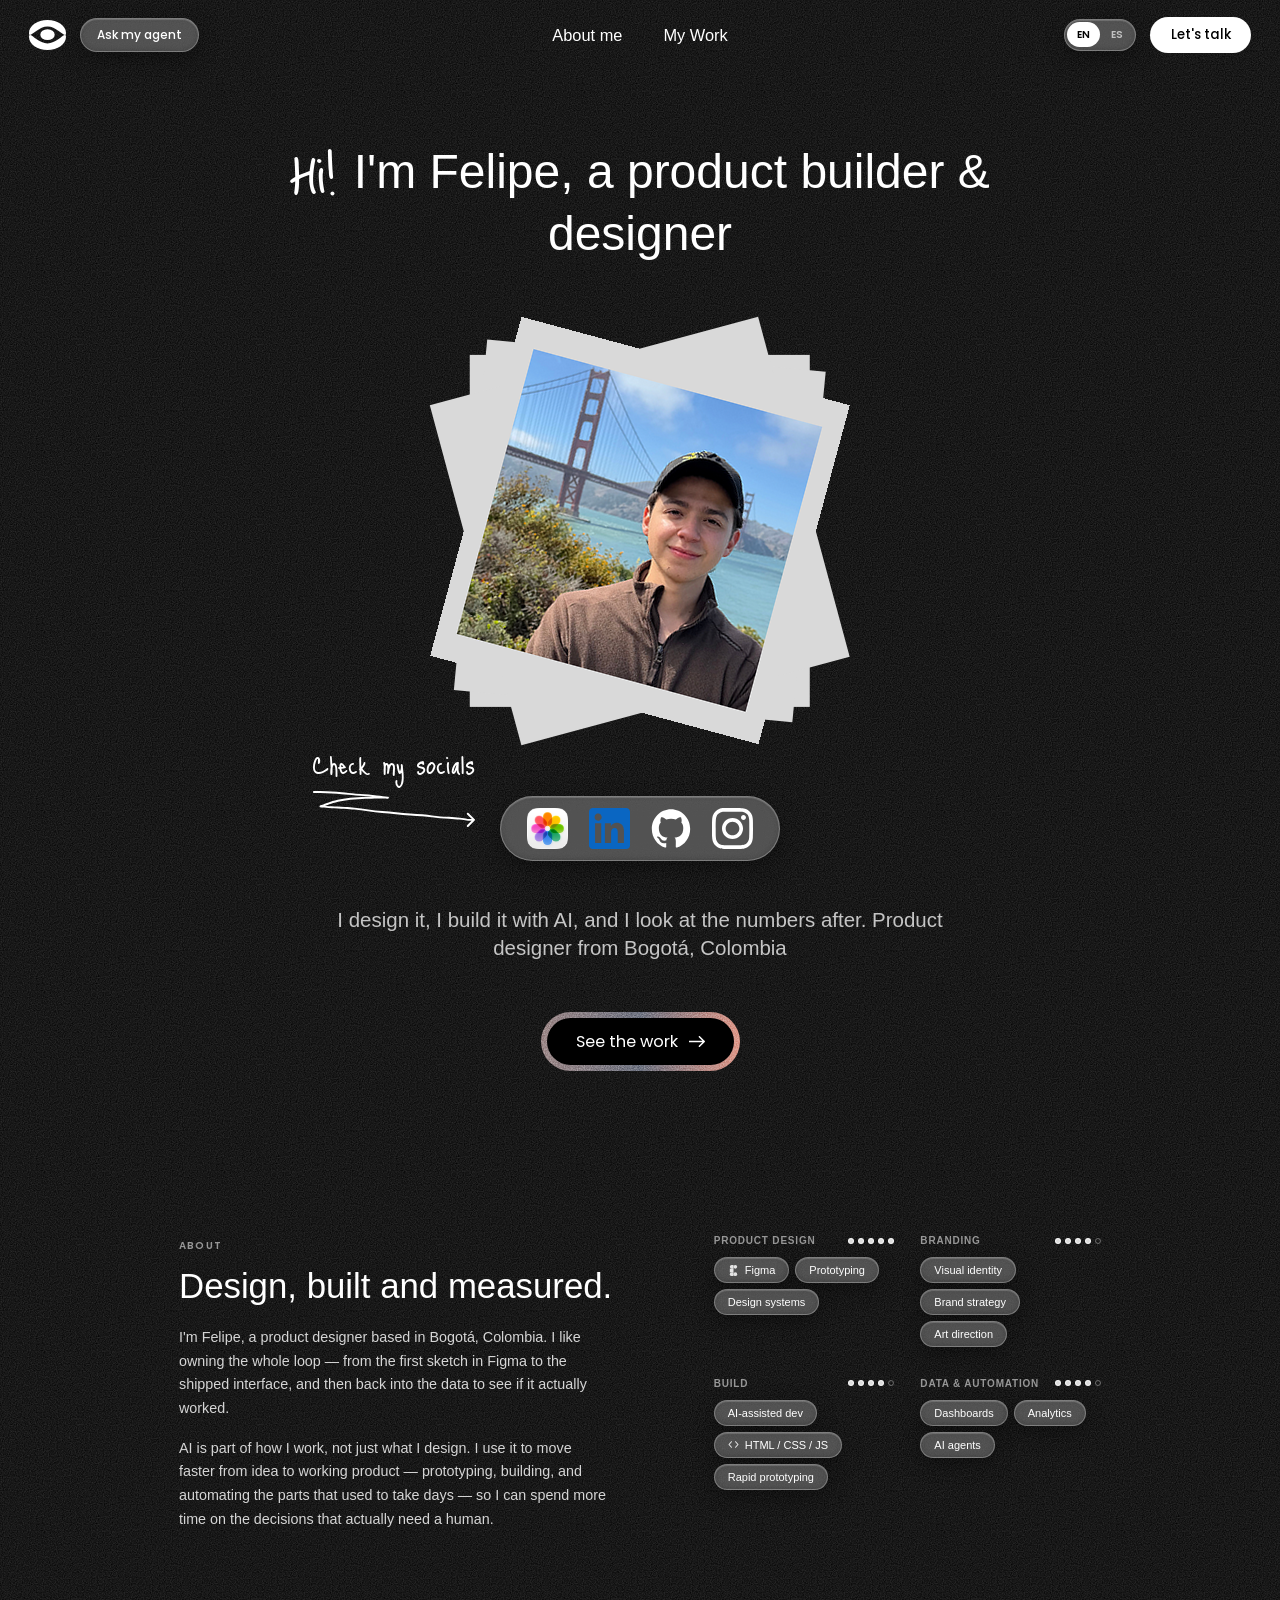
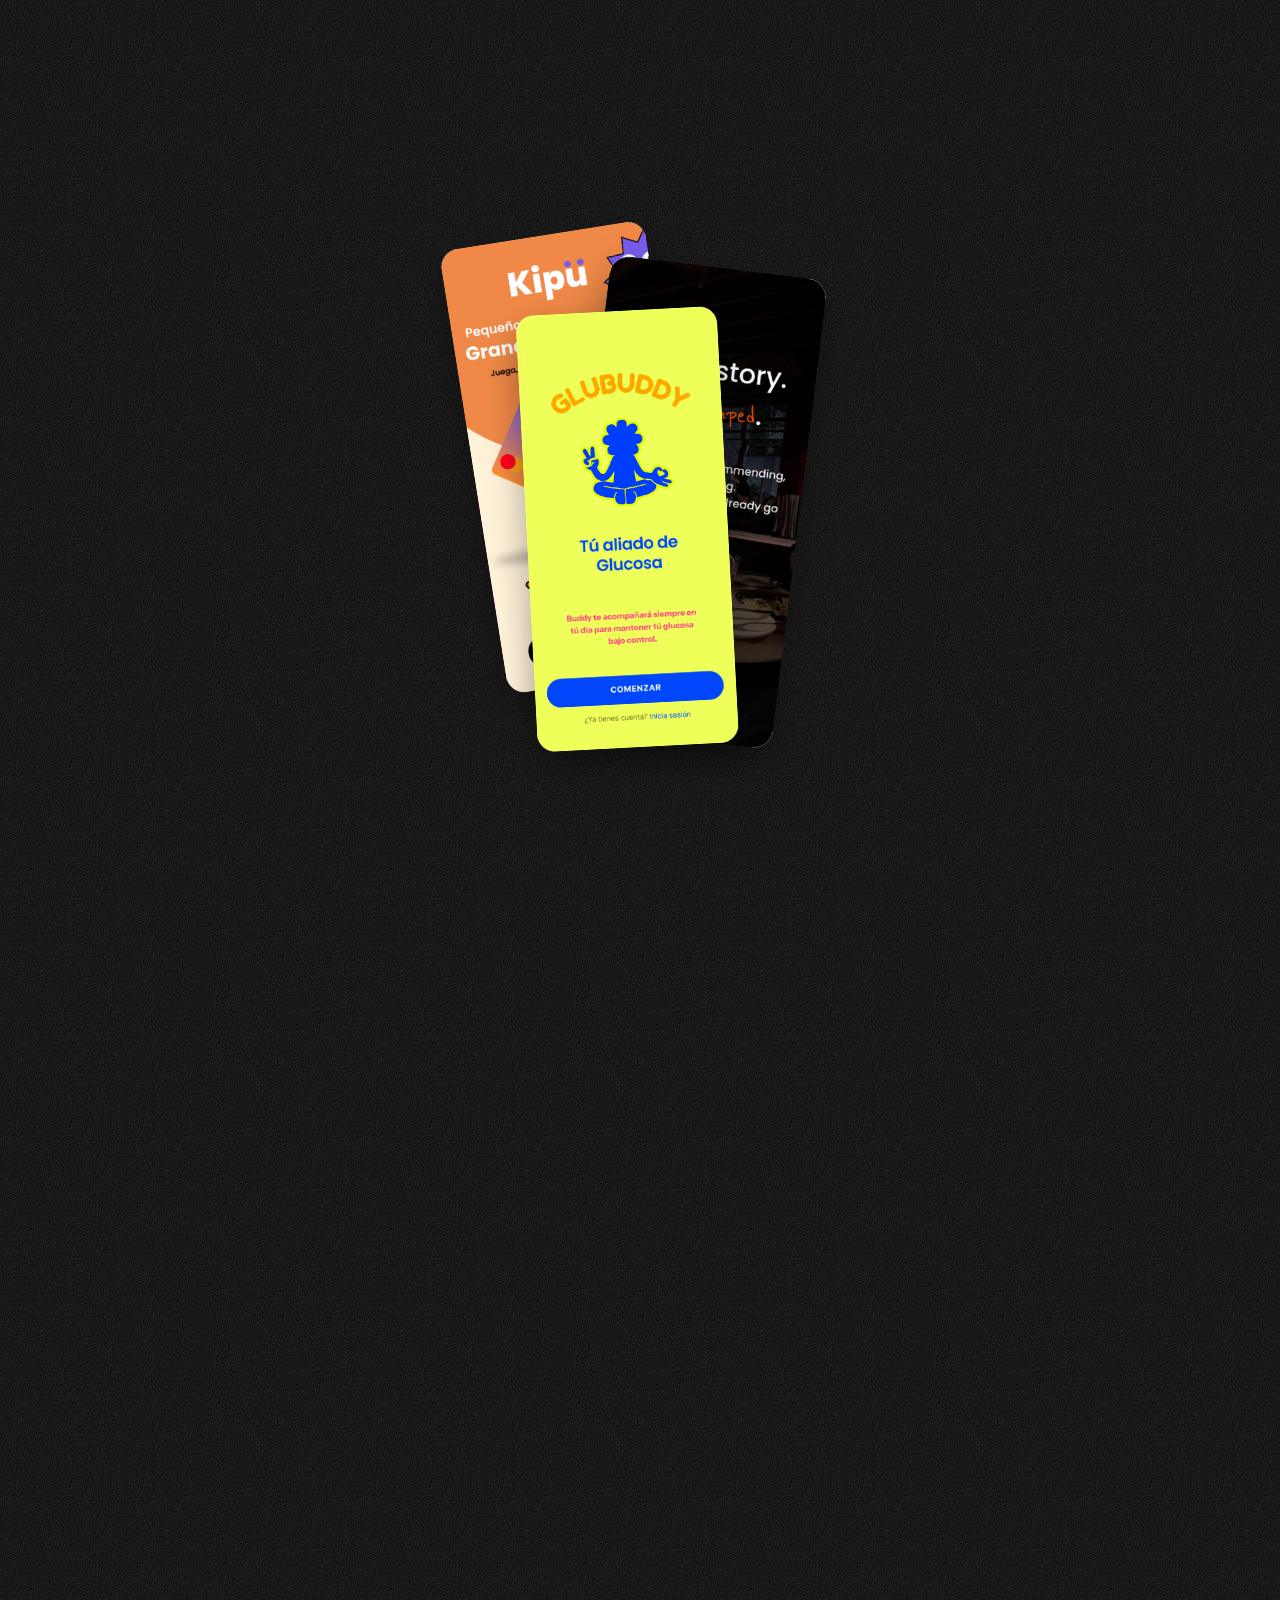
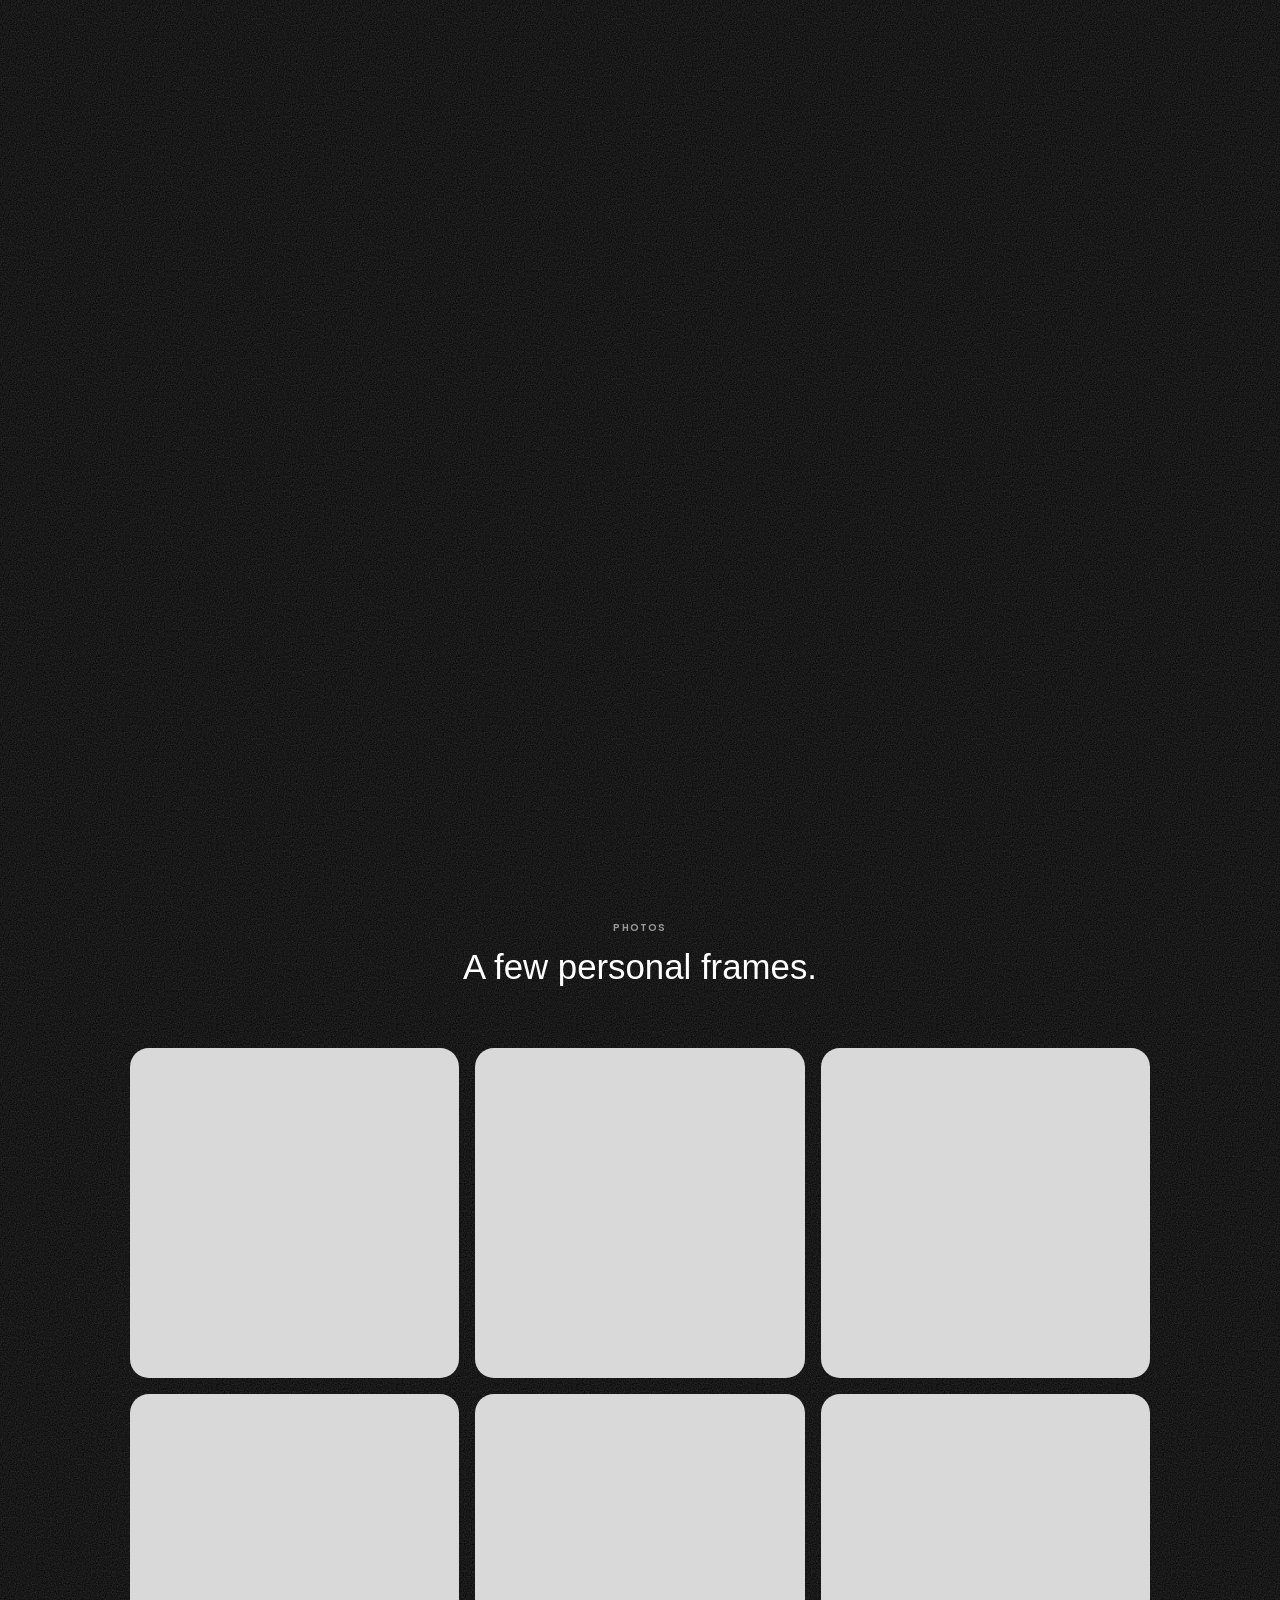
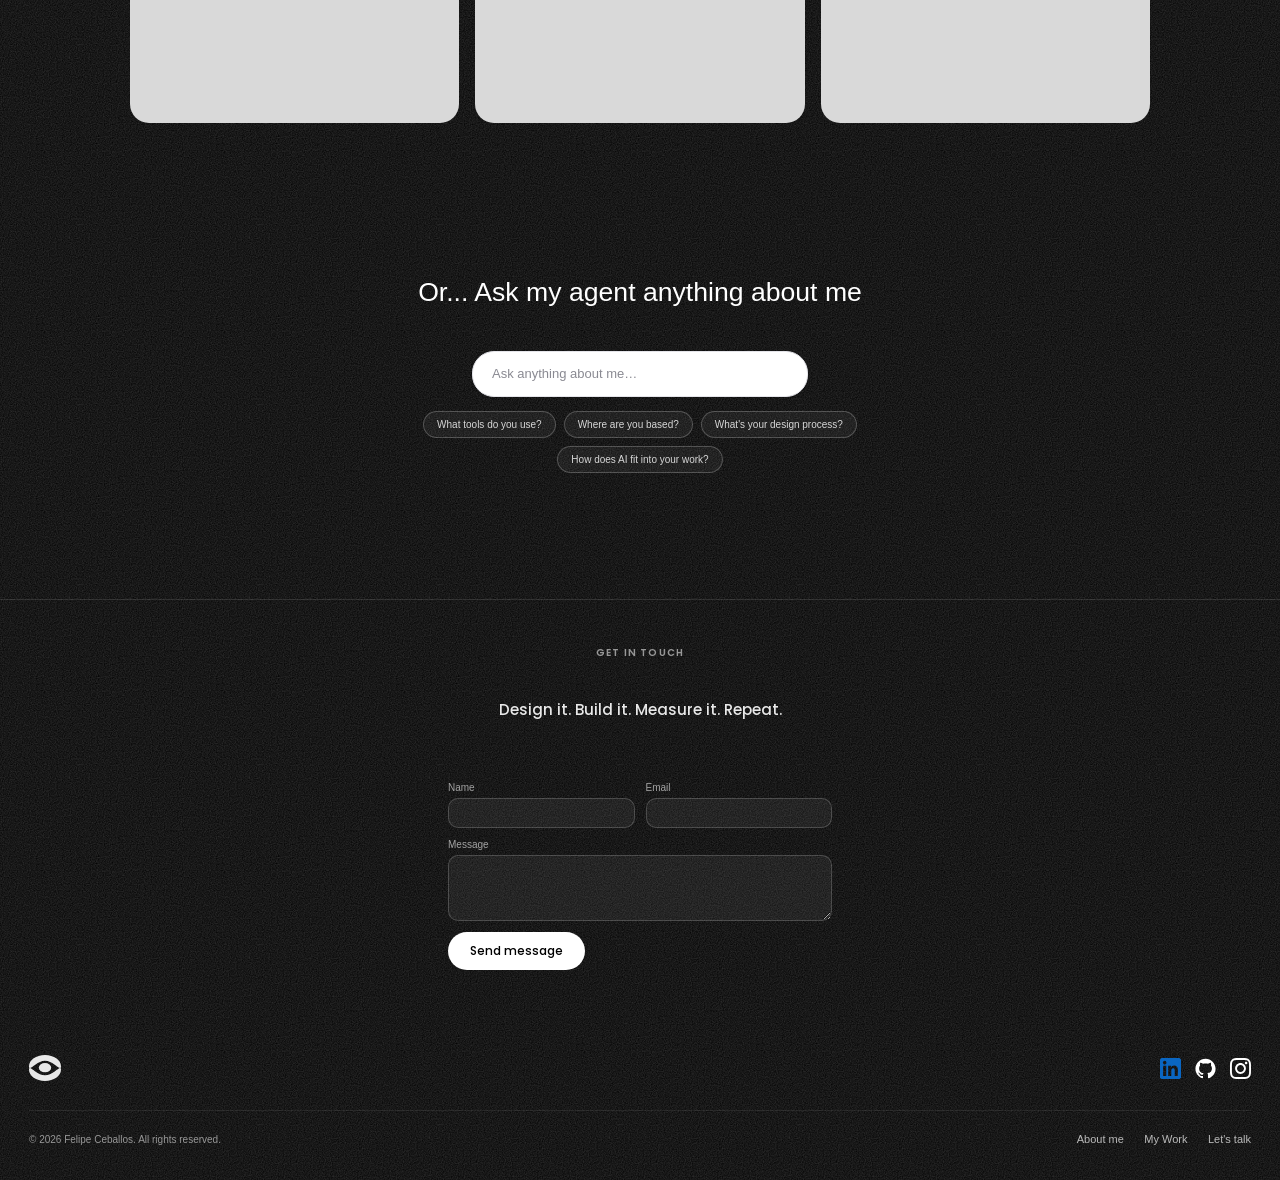
==== commit 3b2549d5: "Add empty Photos section, wire up GitHub and Instagram links New #photos section (empty gray placeho" ====
--- a/index.html
+++ b/index.html
@@ -78,10 +78,10 @@
         </div>
 
         <ul class="social-pill glass">
-          <li><a href="#" aria-label="Photos"><img src="assets/icon-photos.png" alt="" /></a></li>
+          <li><a href="#photos" aria-label="Photos"><img src="assets/icon-photos.png" alt="" /></a></li>
           <li><a href="https://www.linkedin.com/in/felipe-ceballos-6415481a9/" target="_blank" rel="noopener noreferrer" aria-label="LinkedIn"><img src="assets/icon-linkedin.svg" alt="" /></a></li>
-          <li><a href="#" aria-label="GitHub"><img src="assets/icon-github.svg" alt="" /></a></li>
-          <li><a href="#" aria-label="Instagram"><img src="assets/icon-instagram.svg" alt="" /></a></li>
+          <li><a href="https://github.com/pipeceballos17-sketch" target="_blank" rel="noopener noreferrer" aria-label="GitHub"><img src="assets/icon-github.svg" alt="" /></a></li>
+          <li><a href="https://www.instagram.com/buildwith.felo/" target="_blank" rel="noopener noreferrer" aria-label="Instagram"><img src="assets/icon-instagram.svg" alt="" /></a></li>
         </ul>
       </div>
 
@@ -225,6 +225,22 @@
       </div>
     </section>
 
+    <section id="photos" class="photos">
+      <div class="photos__intro" data-reveal="up">
+        <span class="photos__eyebrow" data-i18n="photos.eyebrow">Photos</span>
+        <h2 class="photos__heading" data-i18n="photos.heading">A few personal frames.</h2>
+      </div>
+
+      <div class="photos__grid">
+        <div class="photos__item" data-reveal="up"></div>
+        <div class="photos__item" data-reveal="up"></div>
+        <div class="photos__item" data-reveal="up"></div>
+        <div class="photos__item" data-reveal="up"></div>
+        <div class="photos__item" data-reveal="up"></div>
+        <div class="photos__item" data-reveal="up"></div>
+      </div>
+    </section>
+
     <section id="agent" class="agent">
       <p class="agent__heading" data-reveal="up" data-i18n="agent.heading">Or... Ask my agent anything about me</p>
 
@@ -306,8 +322,8 @@
 
       <ul class="footer__social">
         <li><a href="https://www.linkedin.com/in/felipe-ceballos-6415481a9/" target="_blank" rel="noopener noreferrer" aria-label="LinkedIn"><img src="assets/icon-linkedin.svg" alt="" /></a></li>
-        <li><a href="#" aria-label="GitHub"><img src="assets/icon-github.svg" alt="" /></a></li>
-        <li><a href="#" aria-label="Instagram"><img src="assets/icon-instagram.svg" alt="" /></a></li>
+        <li><a href="https://github.com/pipeceballos17-sketch" target="_blank" rel="noopener noreferrer" aria-label="GitHub"><img src="assets/icon-github.svg" alt="" /></a></li>
+        <li><a href="https://www.instagram.com/buildwith.felo/" target="_blank" rel="noopener noreferrer" aria-label="Instagram"><img src="assets/icon-instagram.svg" alt="" /></a></li>
       </ul>
     </div>
 
--- a/styles.css
+++ b/styles.css
@@ -114,7 +114,7 @@
 .nav--collapsed {
   width: min(73.6vw, 512px);
   column-gap: clamp(8px, 1.28vw, 16px);
-  margin: 10px auto 0;
+  margin: 22px auto 0;
   padding: 8px 18px;
   border-radius: 999px;
   background-color: rgba(0, 0, 0, 0.6);
@@ -890,6 +890,62 @@
   will-change: transform;
 }
 
+/* ---------- Photos ---------- */
+/* Empty gray placeholders on purpose — no real photos exist yet (user is
+   still gathering them). Same "plain empty rounded container, no invented
+   content" pattern the work cards used before their real images existed. */
+.photos {
+  max-width: 1058px;
+  margin: 0 auto;
+  padding: clamp(32px, 4.8vw, 80px) 19px;
+  text-align: center;
+}
+
+.photos__intro {
+  margin-bottom: clamp(32px, 4.8vw, 64px);
+}
+
+.photos__eyebrow {
+  display: inline-block;
+  font-family: var(--font-button);
+  font-size: 10px;
+  font-weight: 600;
+  letter-spacing: 0.12em;
+  text-transform: uppercase;
+  color: rgba(255, 255, 255, 0.55);
+  margin-bottom: 11px;
+}
+
+.photos__heading {
+  font-size: clamp(22px, 2.72vw, 35px);
+  font-weight: 400;
+  margin: 0;
+}
+
+.photos__grid {
+  display: grid;
+  grid-template-columns: repeat(3, 1fr);
+  gap: 16px;
+}
+
+.photos__item {
+  aspect-ratio: 1 / 1;
+  border-radius: 19px;
+  background: var(--placeholder);
+}
+
+@media (max-width: 760px) {
+  .photos__grid {
+    grid-template-columns: repeat(2, 1fr);
+  }
+}
+
+@media (max-width: 480px) {
+  .photos__grid {
+    grid-template-columns: 1fr;
+  }
+}
+
 /* ---------- Agent ---------- */
 .agent {
   text-align: center;
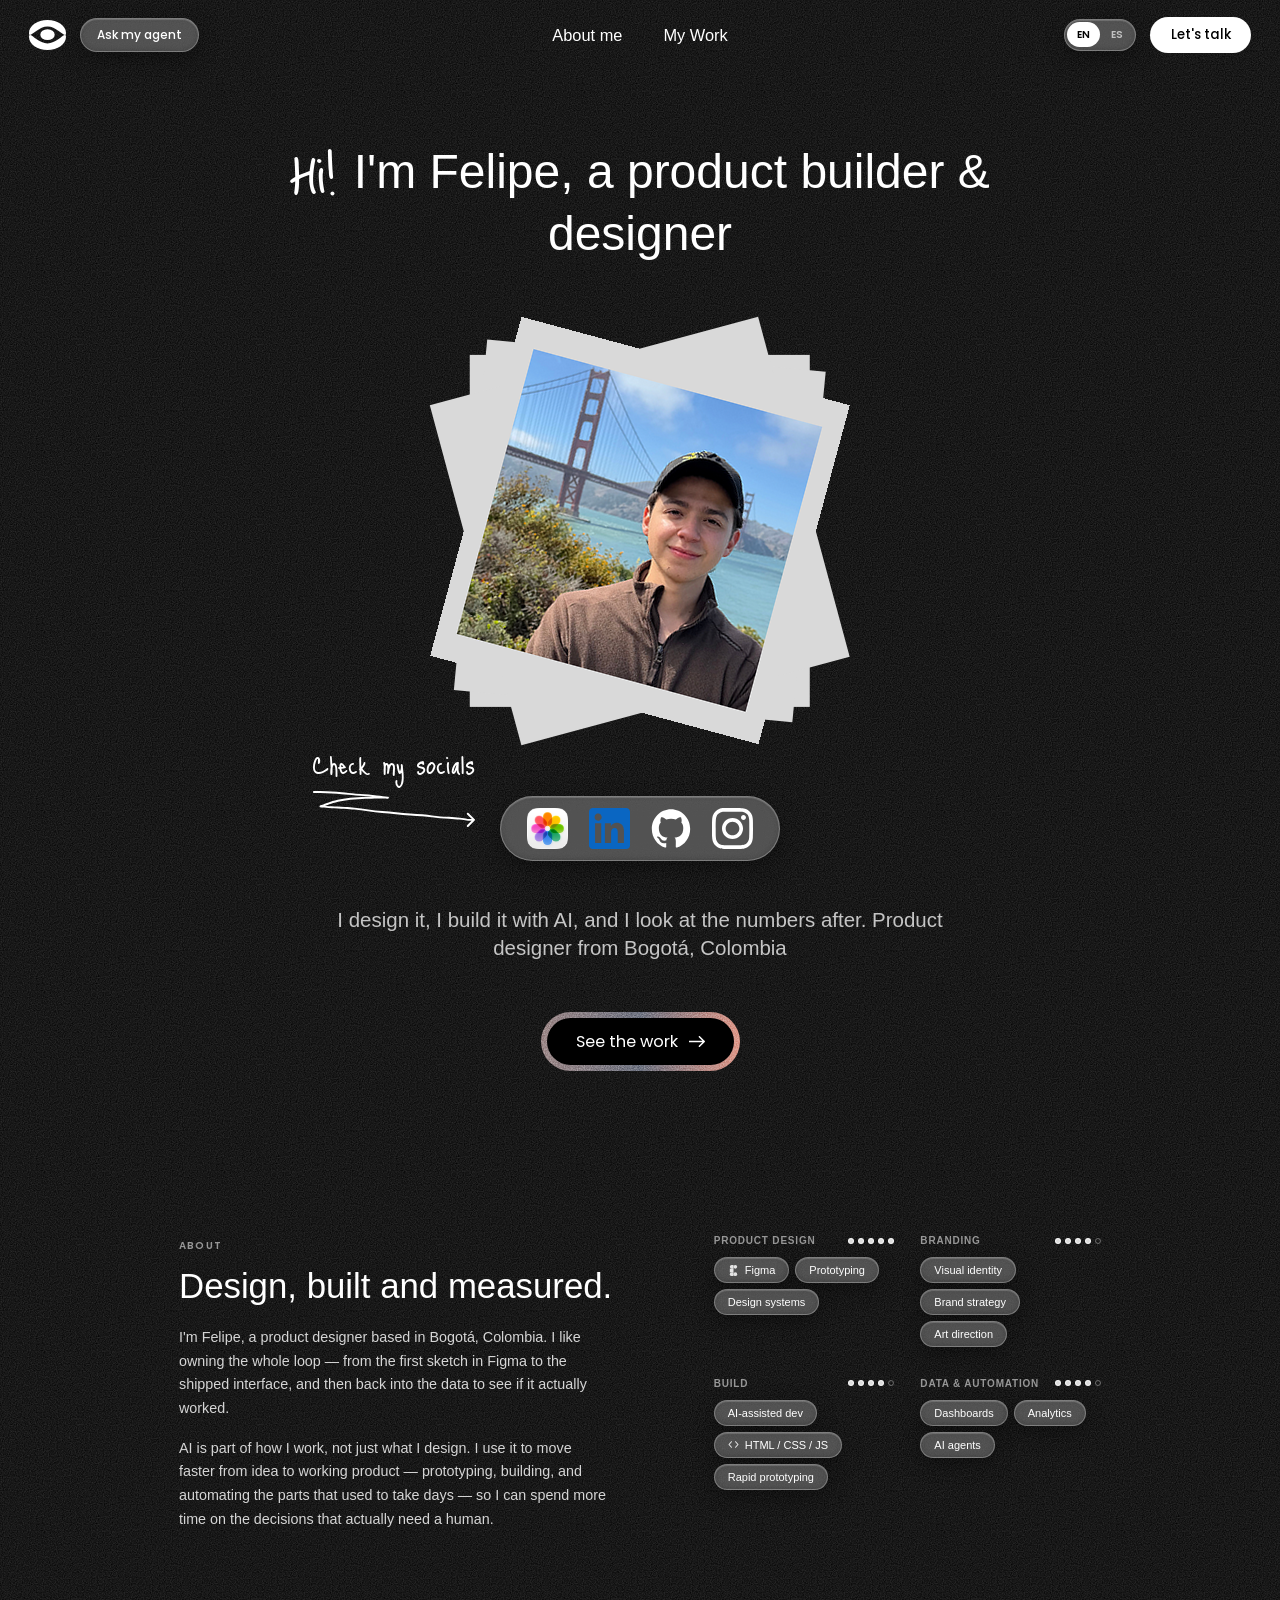
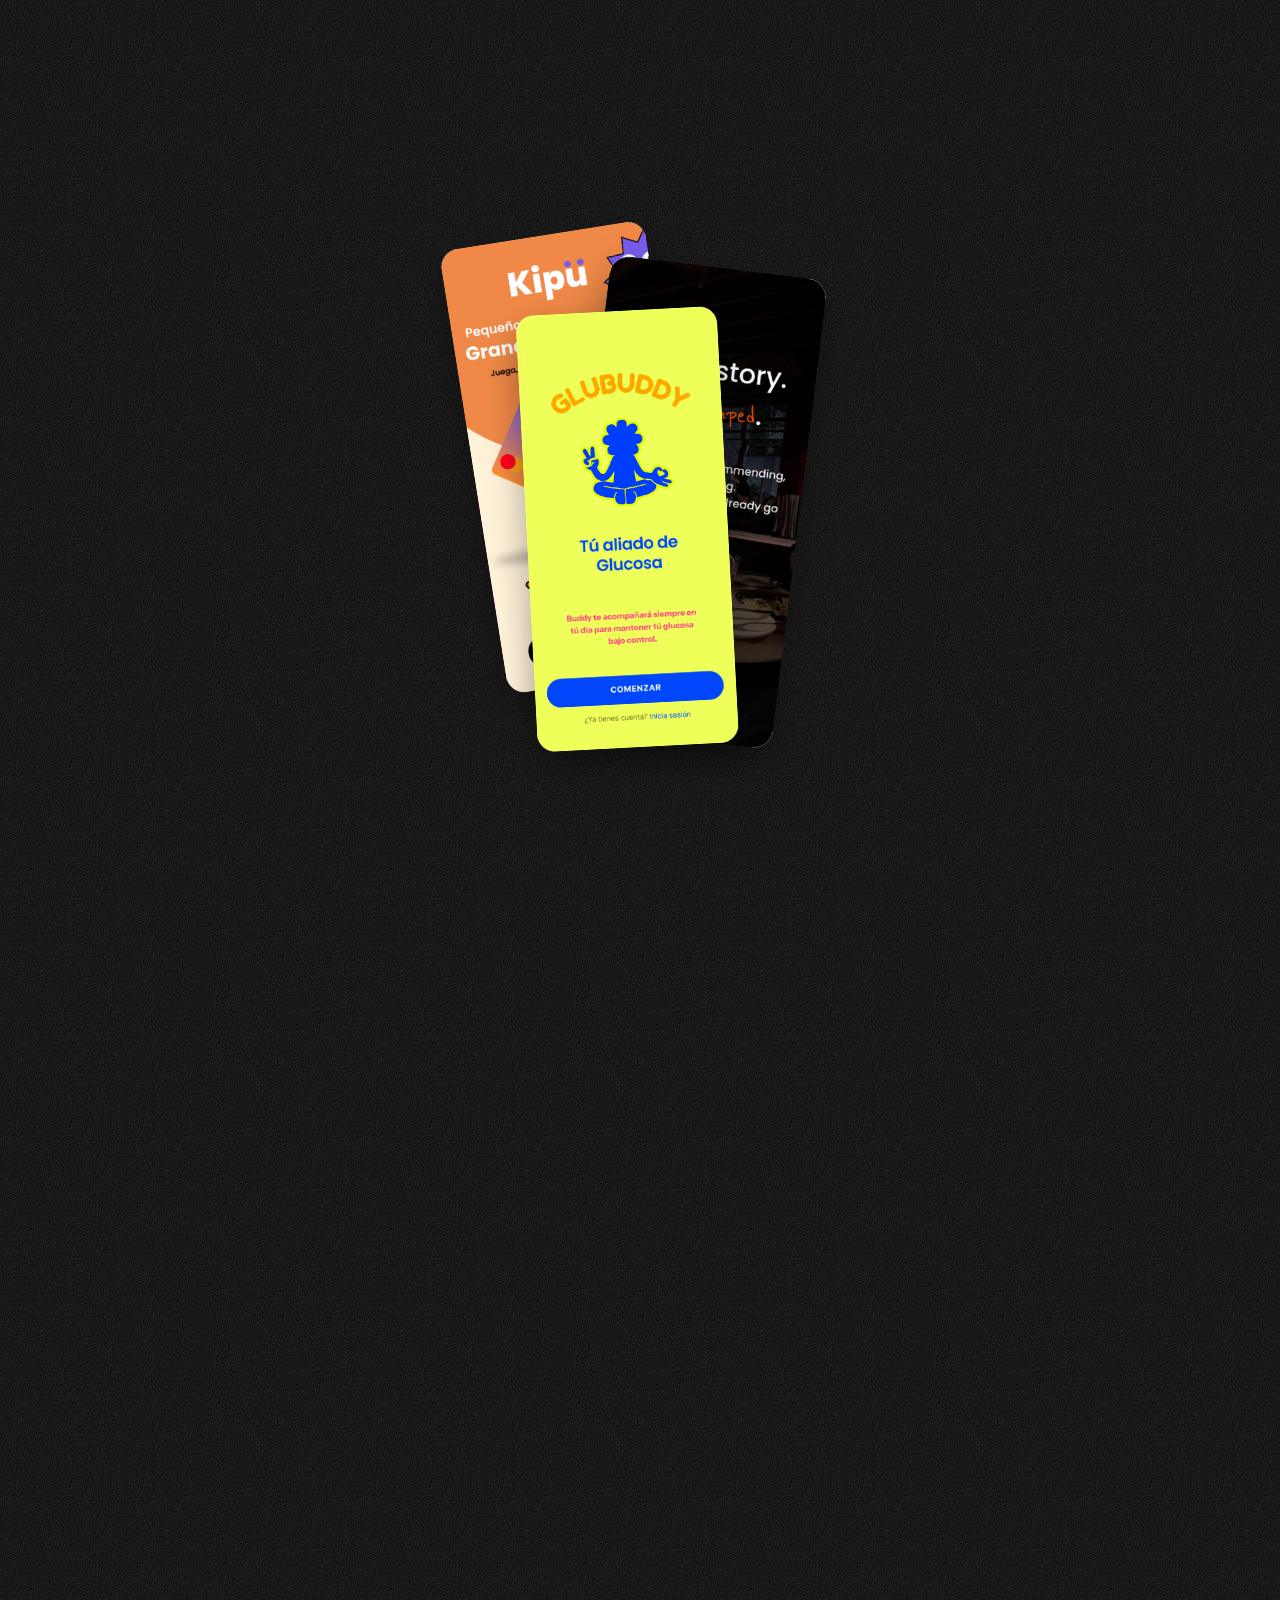
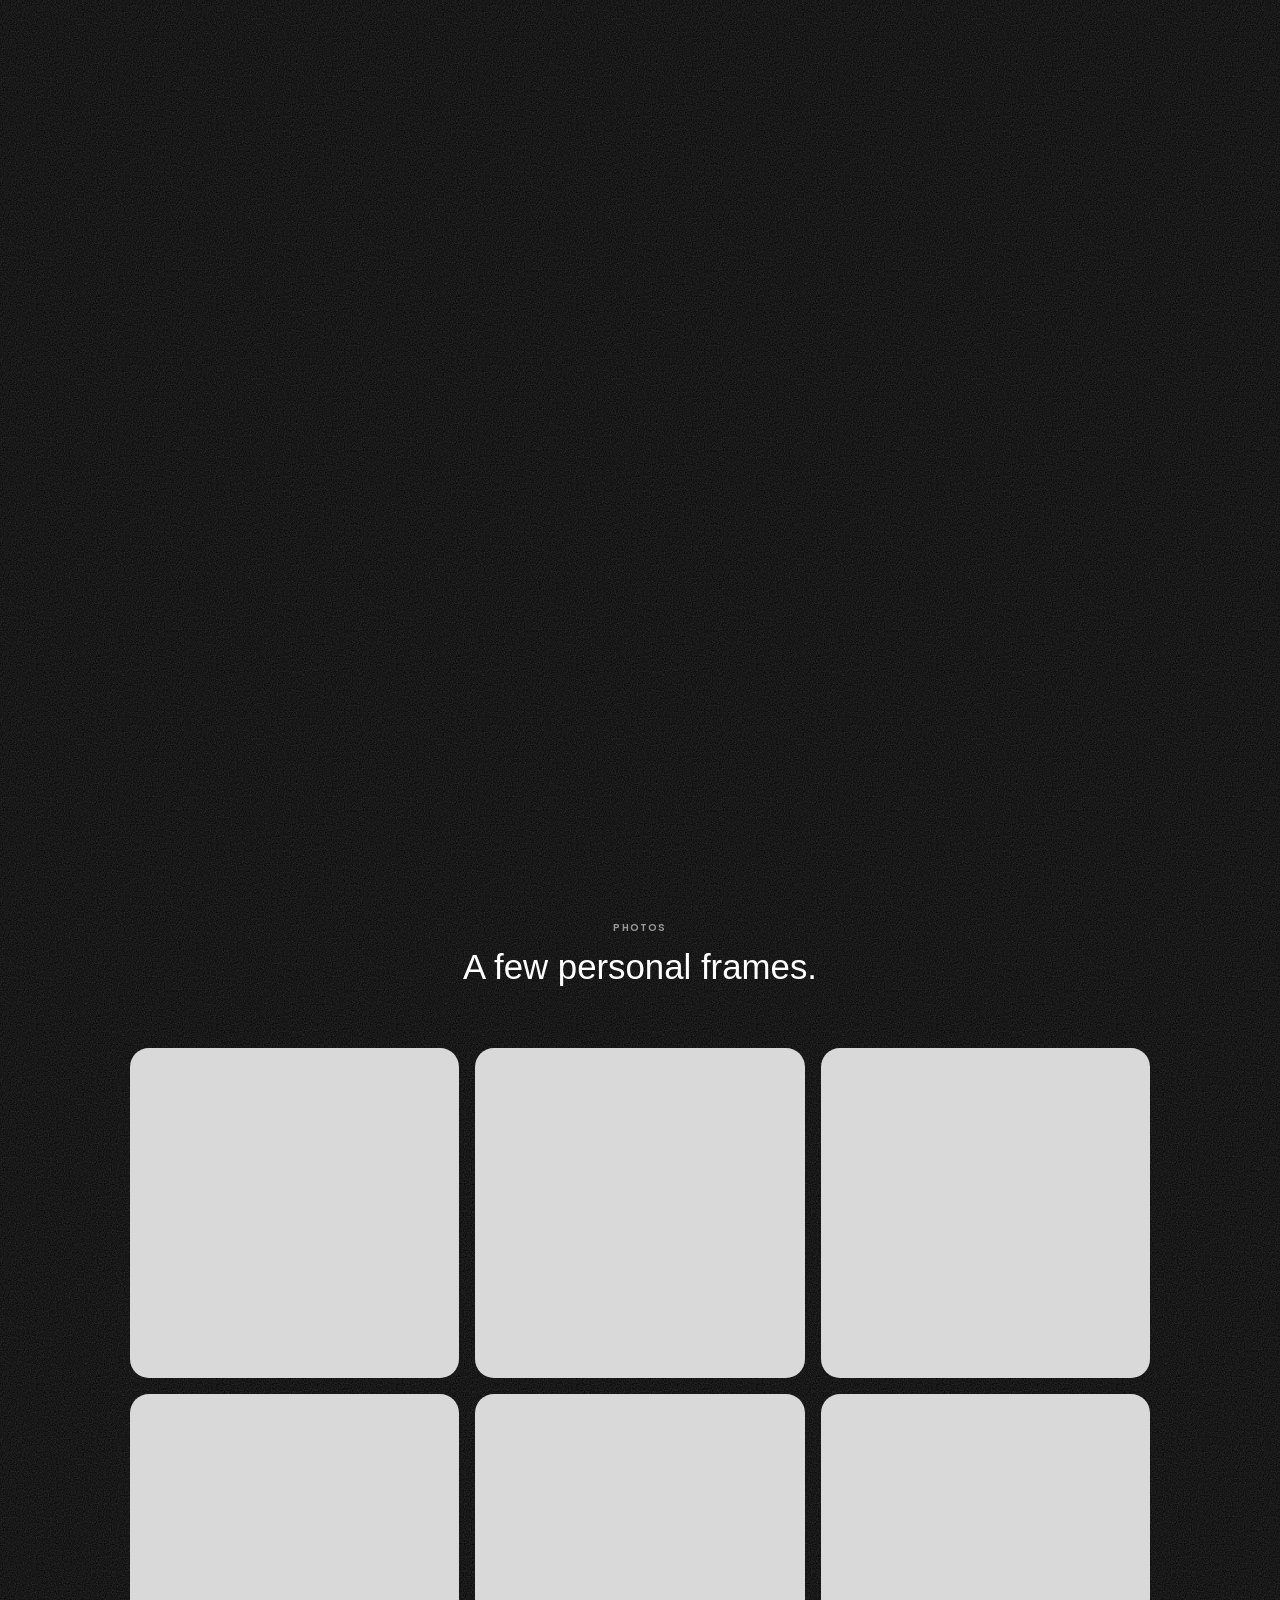
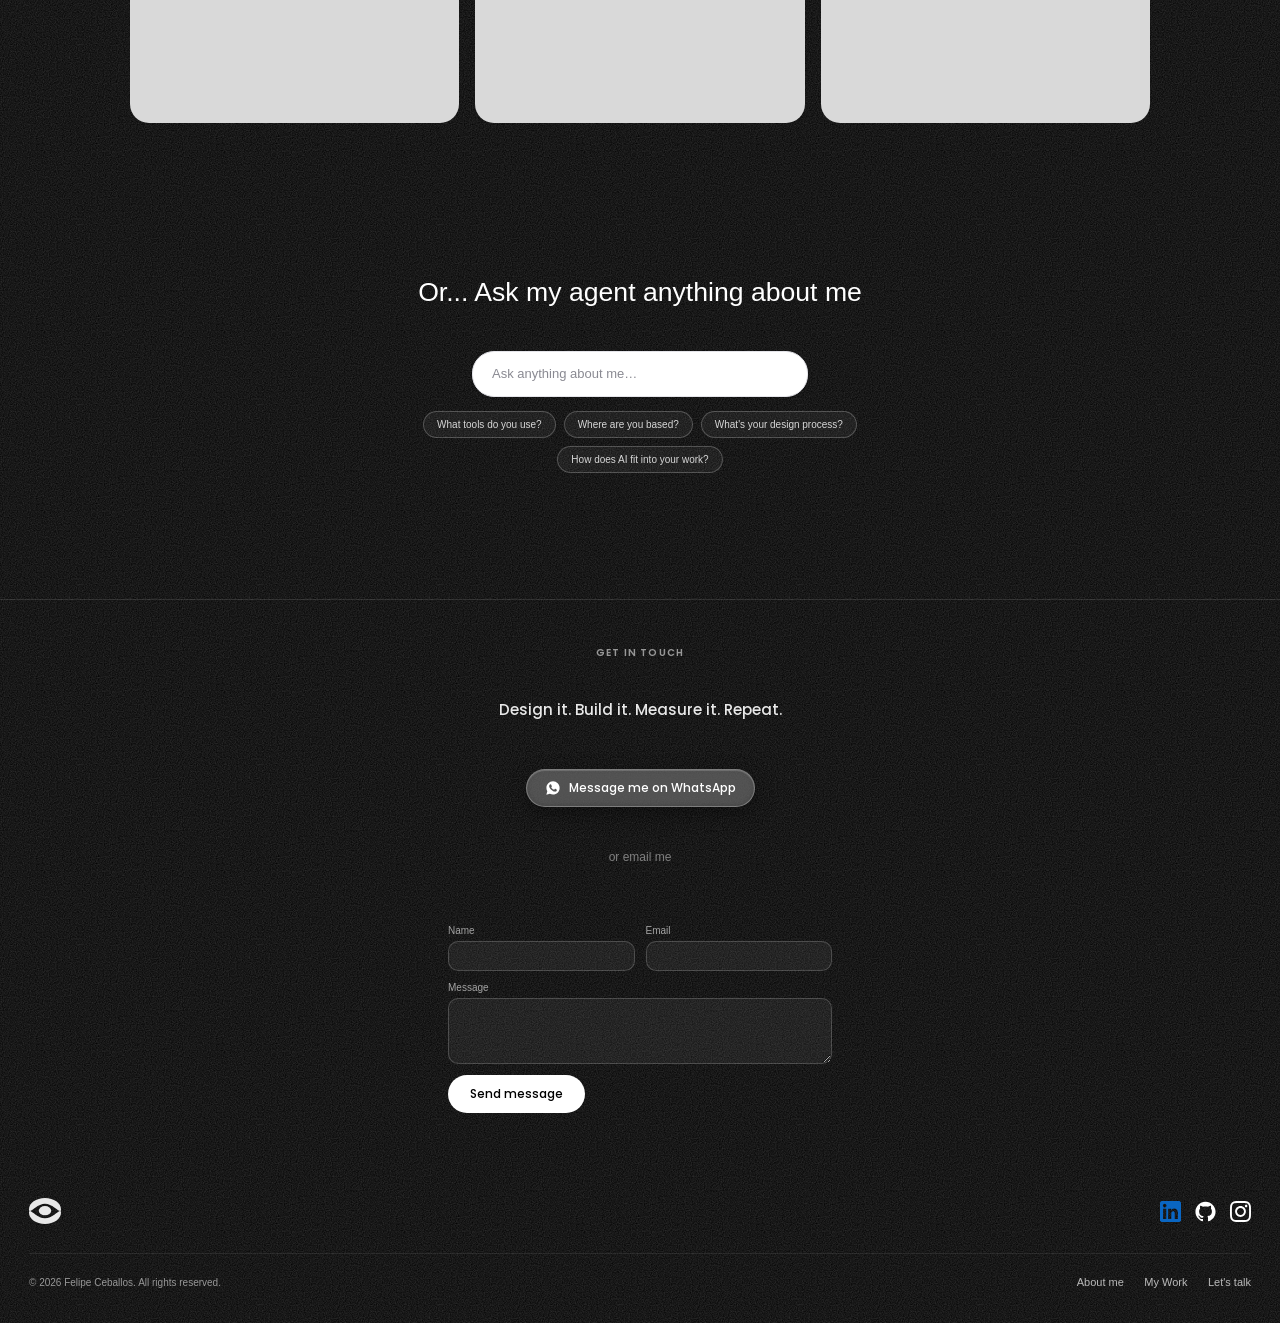
==== commit 3b2edd9a: "Add WhatsApp contact button and email divider Glass-pill WhatsApp button (white icon, wa.me/57322748" ====
--- a/index.html
+++ b/index.html
@@ -295,6 +295,15 @@
     <span class="footer__eyebrow" data-i18n="footer.eyebrow">Get in touch</span>
     <p class="footer__tagline" data-i18n="footer.tagline">Design it. Build it. Measure it. Repeat.</p>
 
+    <a class="contact-whatsapp glass" href="https://wa.me/573227484159" target="_blank" rel="noopener noreferrer">
+      <svg class="contact-whatsapp__icon" viewBox="0 0 24 24" fill="currentColor" aria-hidden="true">
+        <path d="M12.04 2C6.58 2 2.13 6.45 2.13 11.91c0 1.75.46 3.48 1.32 4.99L2 22l5.25-1.38a9.9 9.9 0 0 0 4.79 1.22h.01c5.46 0 9.9-4.45 9.9-9.91 0-2.65-1.03-5.14-2.9-7.01A9.82 9.82 0 0 0 12.04 2zm5.77 14.02c-.24.68-1.4 1.32-1.93 1.4-.5.08-1.12.12-1.8-.11-.42-.14-.96-.32-1.65-.62-2.9-1.25-4.79-4.17-4.94-4.36-.14-.2-1.18-1.57-1.18-3 0-1.42.75-2.12 1.02-2.41.27-.28.58-.36.78-.36.2 0 .39 0 .56.01.18.01.42-.07.66.5.24.58.83 2 .9 2.15.07.14.11.31.02.5-.09.18-.14.3-.28.46-.14.16-.29.36-.42.49-.14.14-.28.29-.12.56.16.28.73 1.2 1.56 1.95 1.08.96 1.98 1.26 2.26 1.4.28.14.44.12.6-.07.16-.19.68-.79.86-1.06.18-.28.36-.23.6-.14.24.09 1.53.72 1.79.85.26.13.44.19.5.3.06.11.06.63-.18 1.31z" />
+      </svg>
+      <span data-i18n="contact.whatsapp">Message me on WhatsApp</span>
+    </a>
+
+    <p class="contact-divider" data-i18n="contact.orEmail">or email me</p>
+
     <form class="contact-form" id="contactForm" novalidate>
       <div class="contact-form__row">
         <label class="contact-form__field">
--- a/styles.css
+++ b/styles.css
@@ -1339,6 +1339,41 @@
   color: rgba(255, 255, 255, 0.9);
 }
 
+.contact-whatsapp {
+  align-self: center;
+  margin-top: 19px;
+  display: inline-flex;
+  align-items: center;
+  gap: 8px;
+  padding: 9px 18px;
+  border-radius: 999px;
+  color: var(--white);
+  text-decoration: none;
+  font-family: var(--font-button);
+  font-size: 12px;
+  font-weight: 500;
+  transform: translate(var(--mx, 0px), var(--my, 0px));
+  transition: transform 0.25s cubic-bezier(0.175, 0.885, 0.32, 1.275);
+}
+
+.contact-whatsapp:hover,
+.contact-whatsapp:focus-visible {
+  transform: translate(var(--mx, 0px), var(--my, 0px)) translateY(-2px);
+}
+
+.contact-whatsapp__icon {
+  width: 16px;
+  height: 16px;
+  flex-shrink: 0;
+}
+
+.contact-divider {
+  margin: 14px 0 0;
+  text-align: center;
+  font-size: 12px;
+  color: rgba(255, 255, 255, 0.45);
+}
+
 .contact-form {
   width: 100%;
   max-width: 384px;
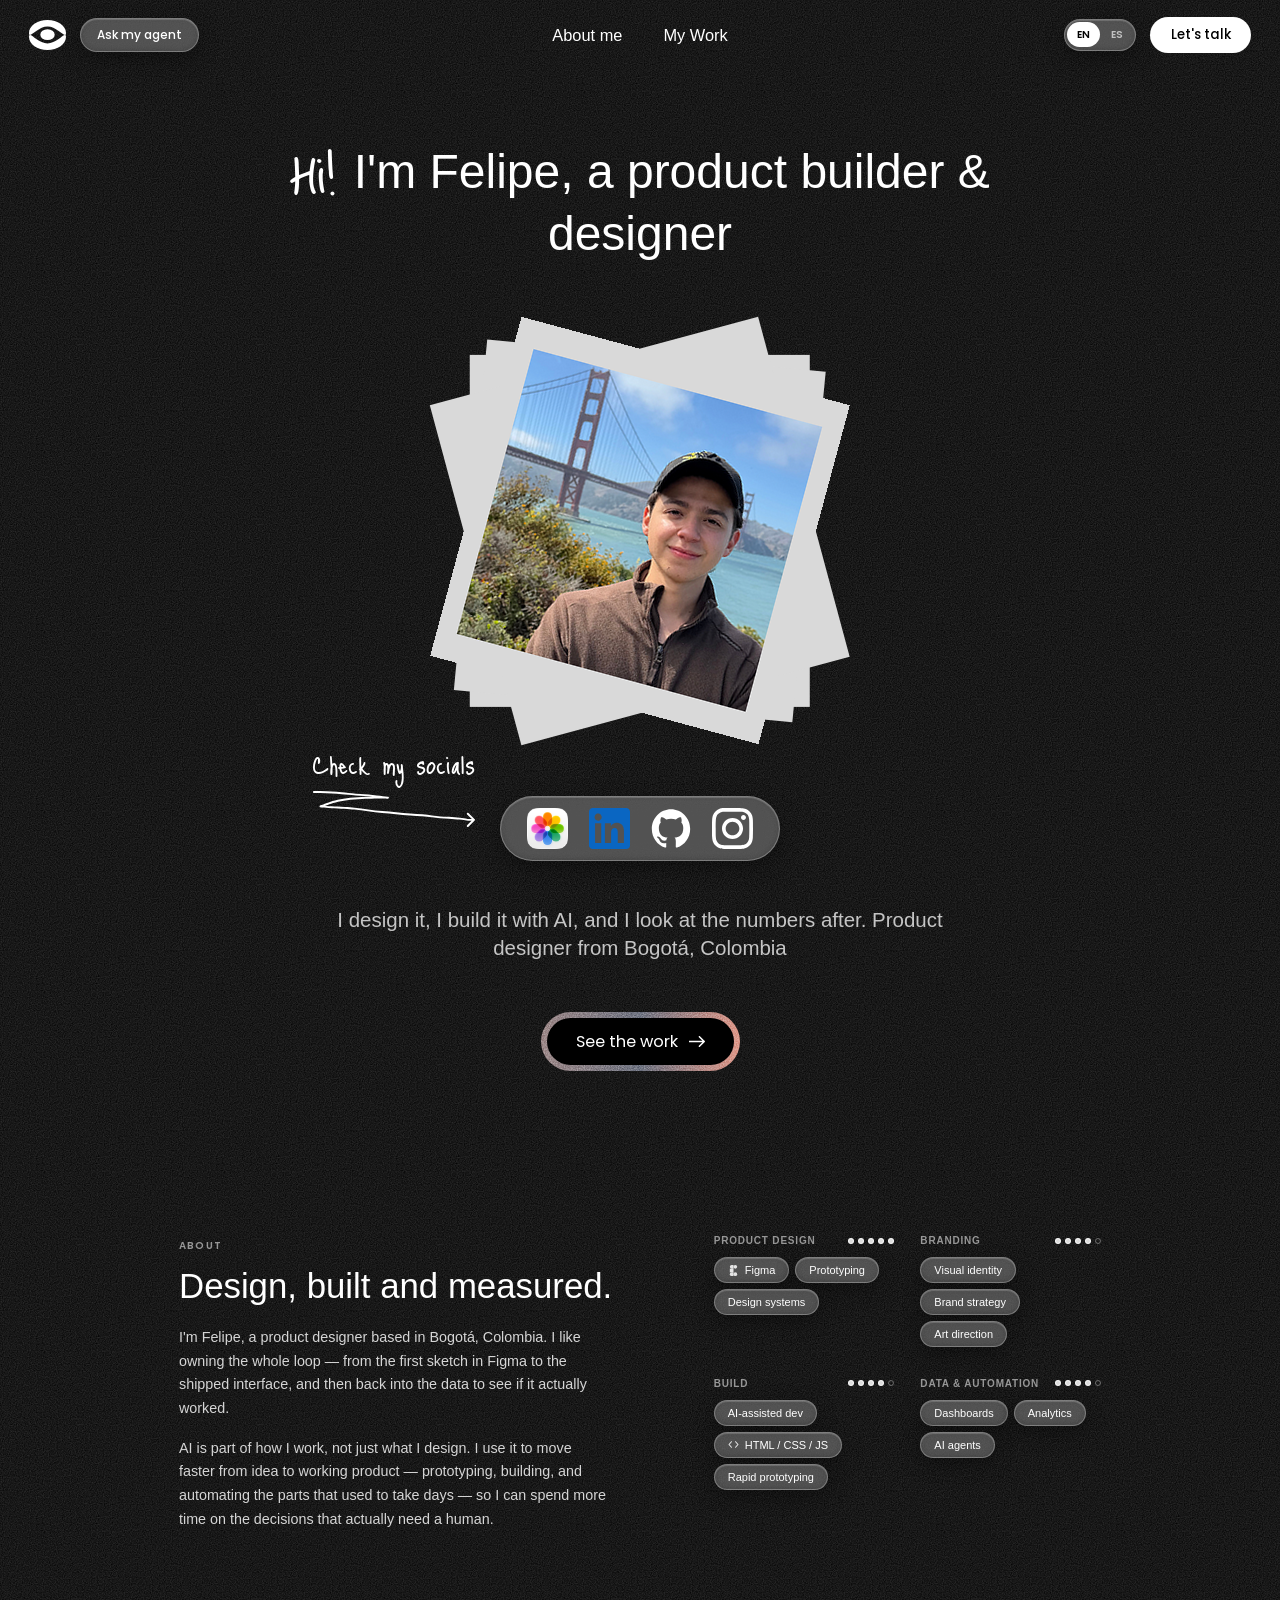
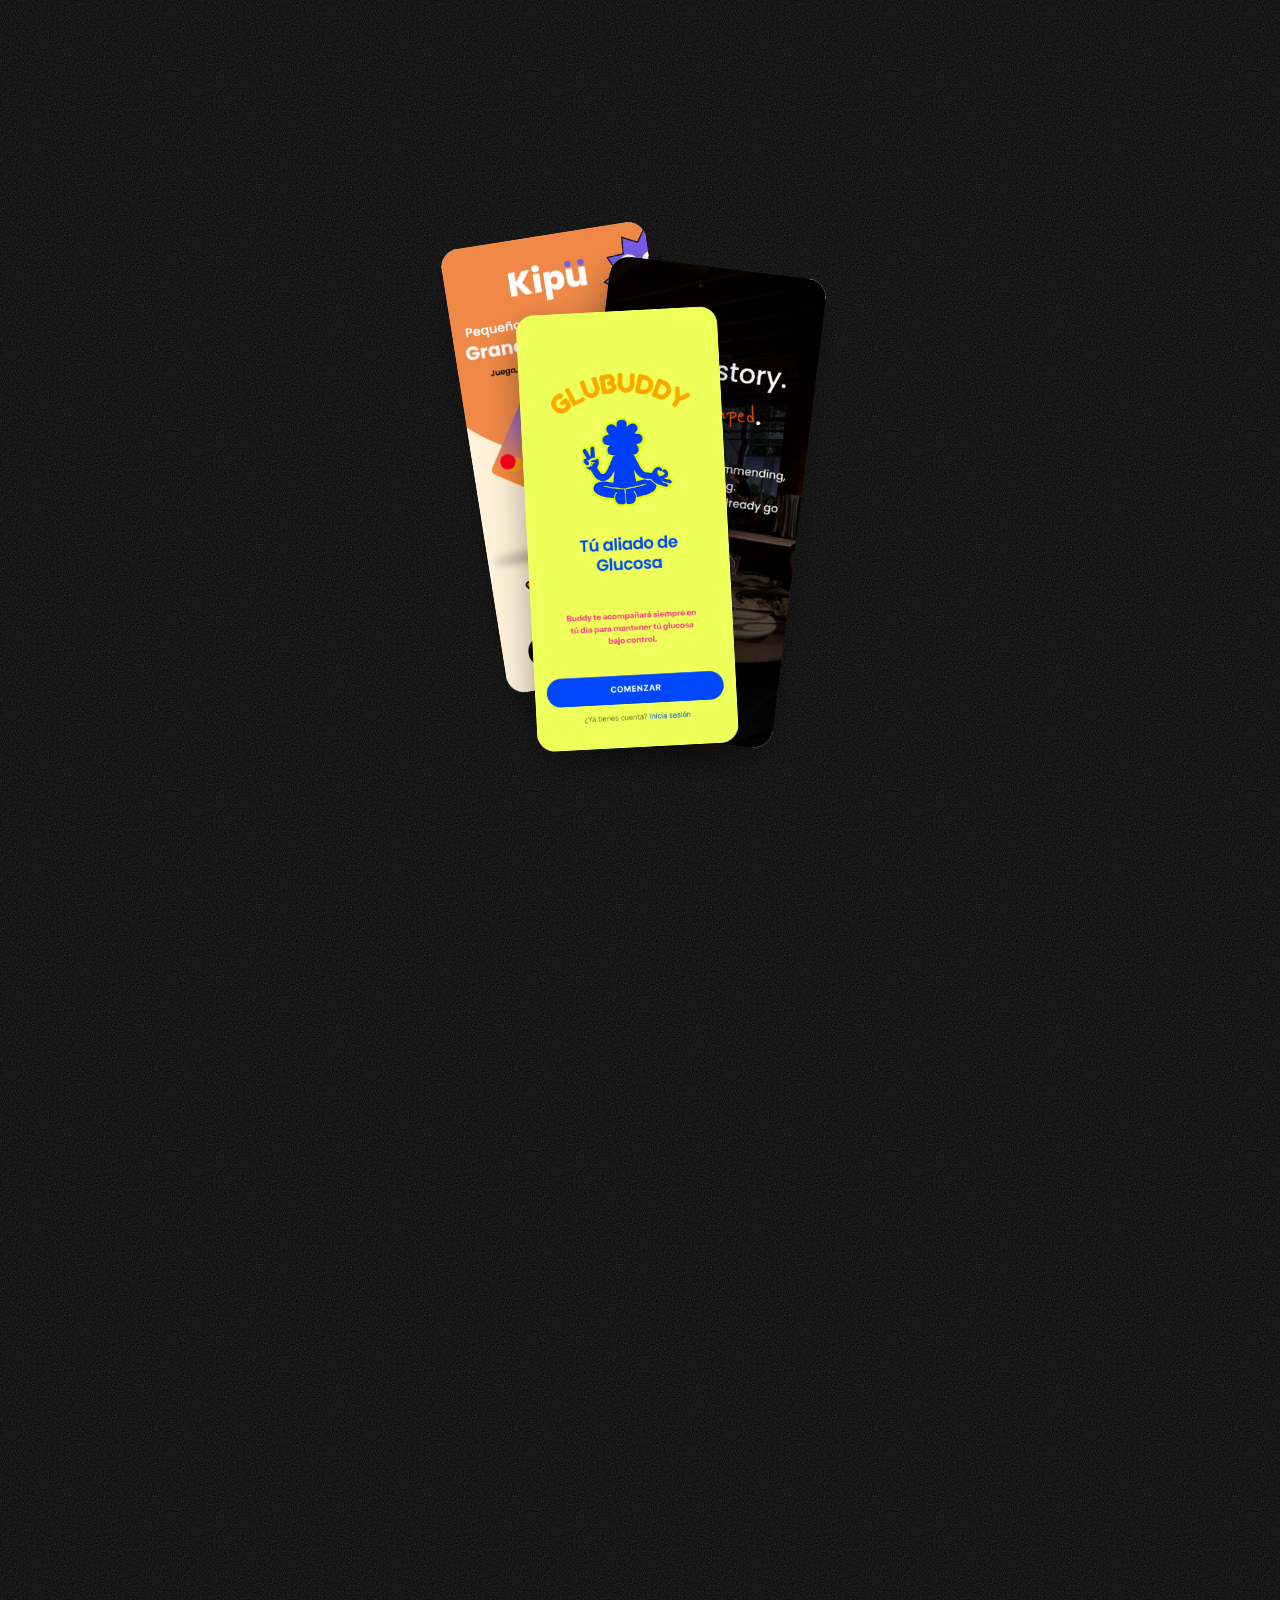
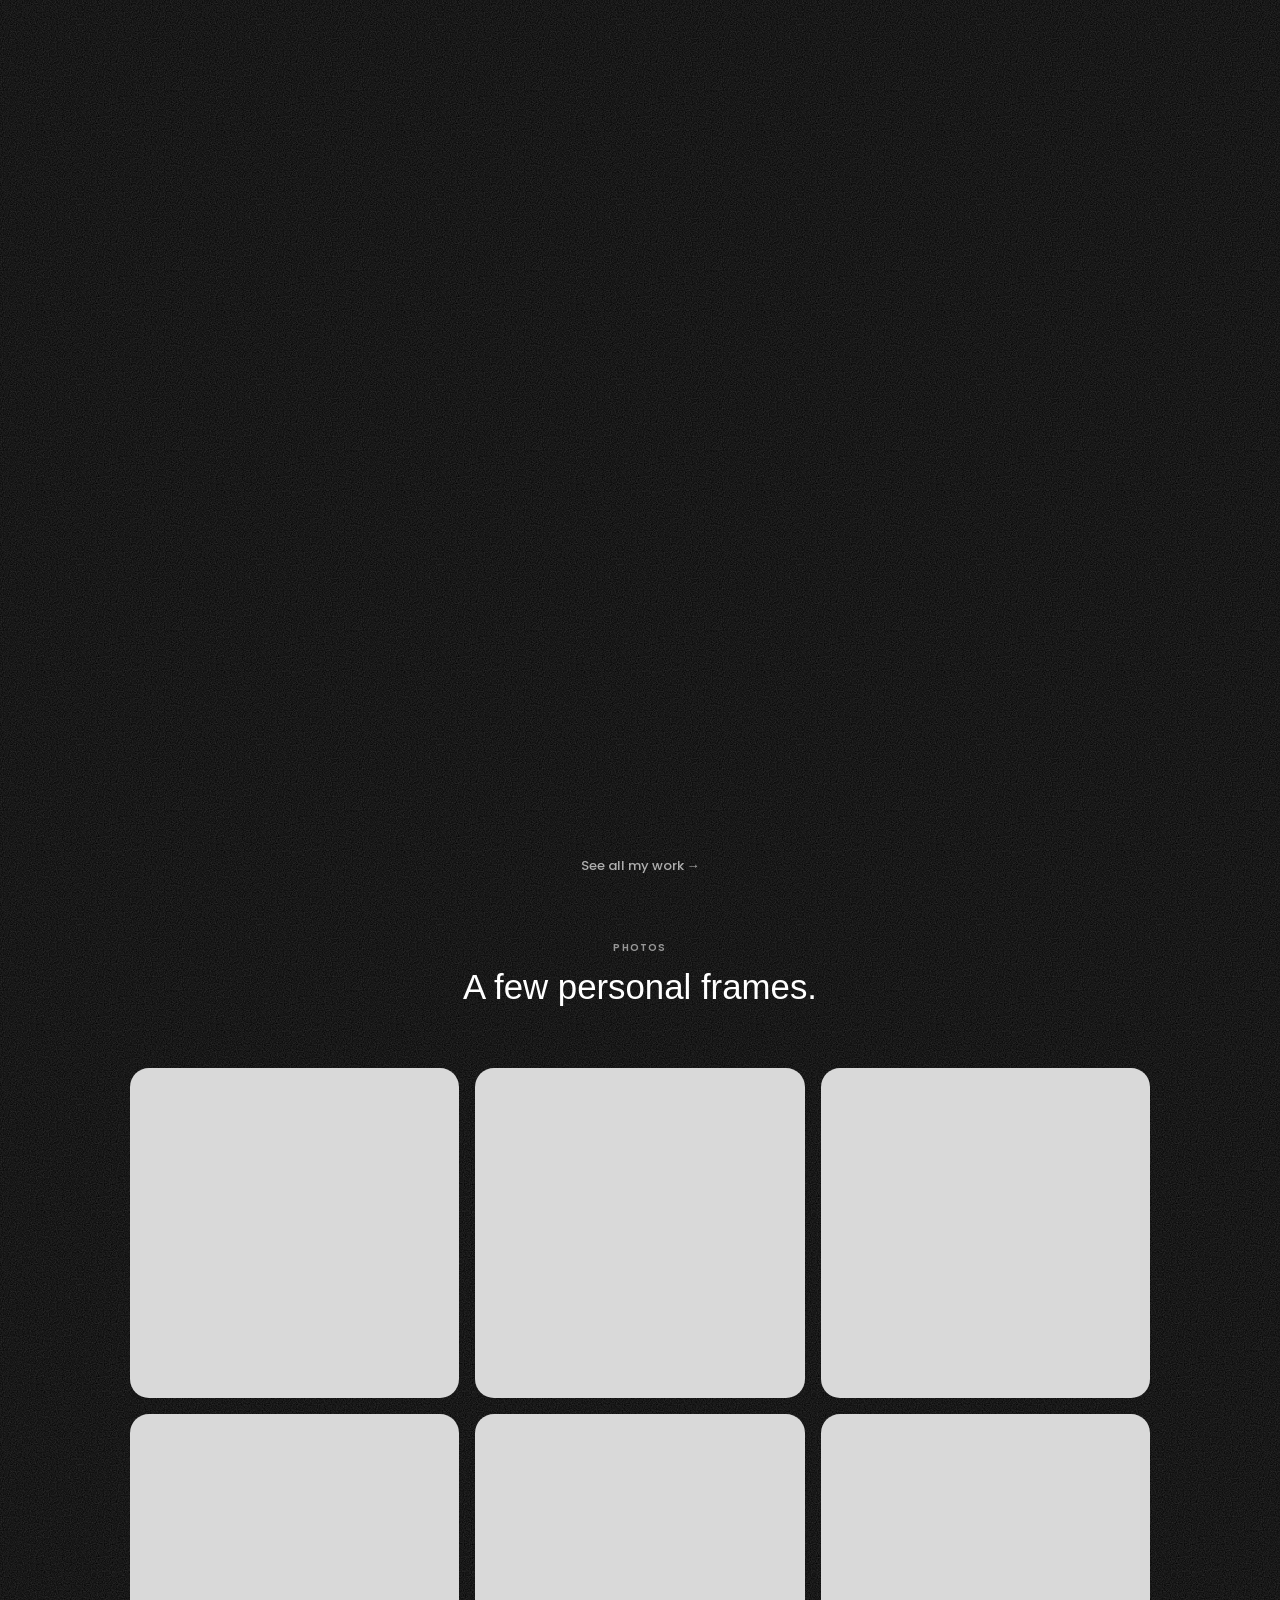
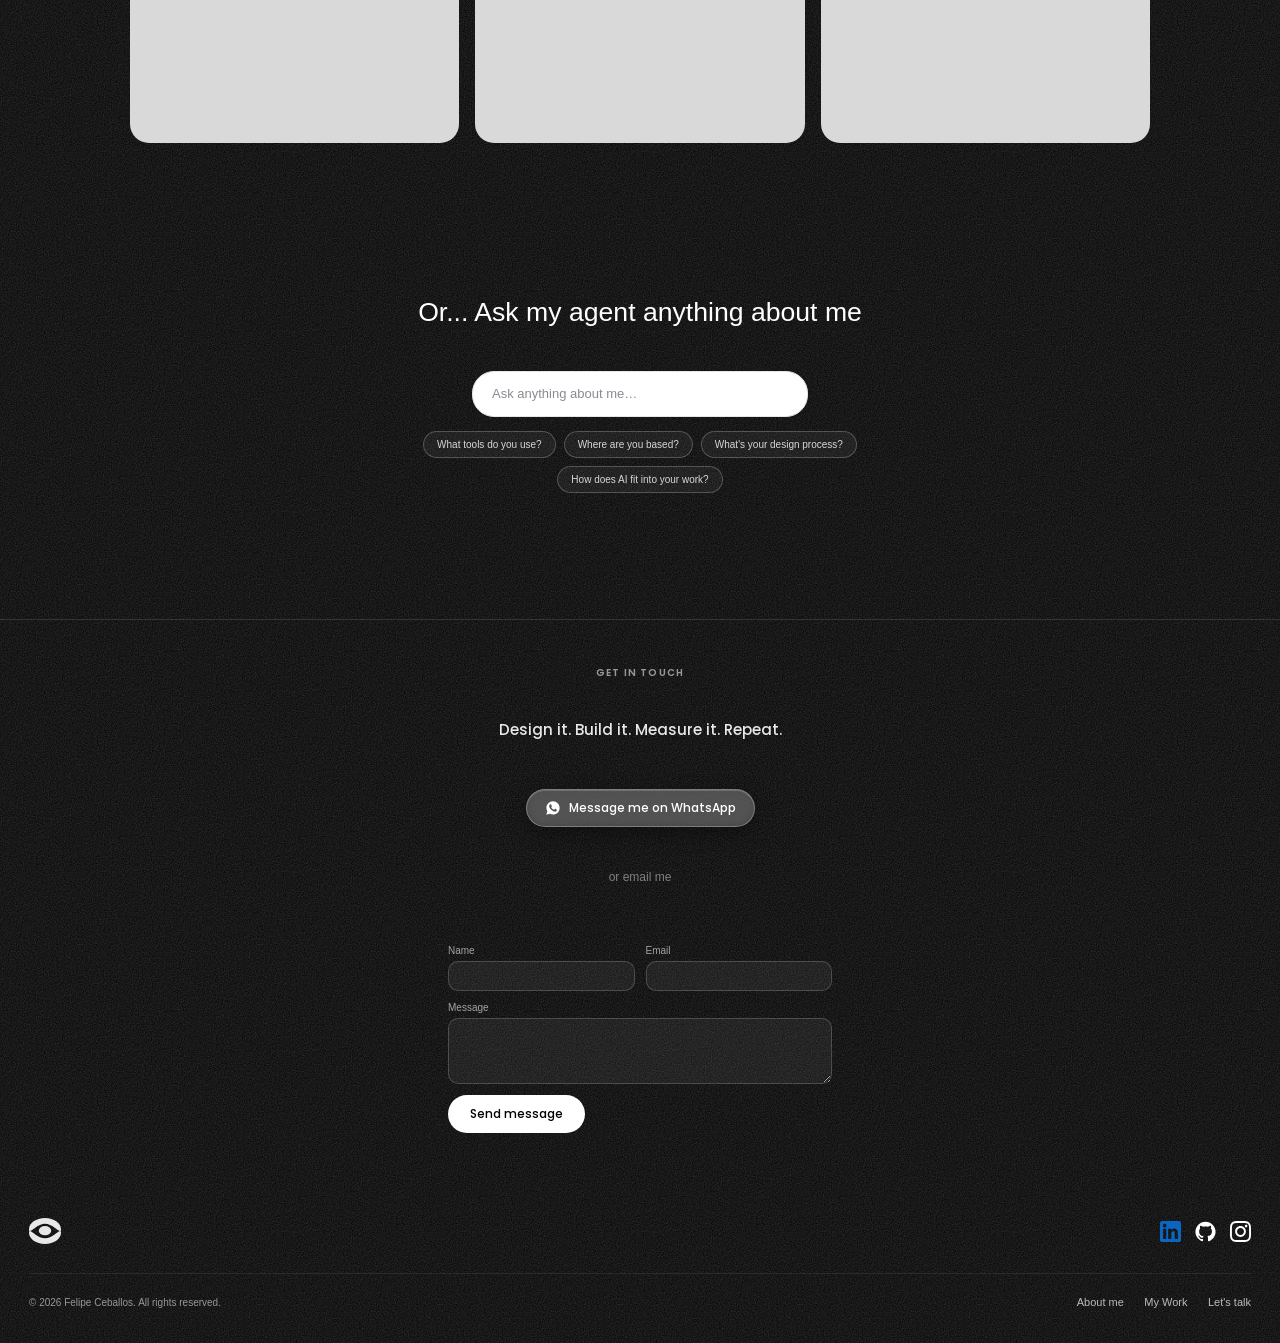
==== commit e95fe353: "Add a dedicated All Work section (index + per-project detail pages) New work.html (gallery of all pr" ====
--- a/index.html
+++ b/index.html
@@ -27,7 +27,7 @@
     </div>
     <nav class="nav__links" aria-label="Primary">
       <a href="#about" data-i18n="nav.about">About me</a>
-      <a href="#work" data-i18n="nav.work">My Work</a>
+      <a href="work.html" data-i18n="nav.work">My Work</a>
     </nav>
     <div class="nav__end">
       <div class="lang-switch glass" id="langSwitch" role="group" aria-label="Language">
@@ -201,29 +201,31 @@
 
     <section id="work" class="work-stage" data-reveal="fade">
       <div class="work" id="workCards">
-        <div class="work__card work__card--photo work__card--phone">
+        <a class="work__card work__card--photo work__card--phone" href="work-kipu.html">
           <img src="assets/work-card-1.png" alt="Kipu app screen, product design" />
           <div class="work__card-overlay">
             <span class="work__card-overlay__eyebrow" data-i18n="work.card1.eyebrow">Product design + Branding</span>
             <span class="work__card-overlay__title">Kipu</span>
           </div>
-        </div>
-        <div class="work__card work__card--photo work__card--phone">
+        </a>
+        <a class="work__card work__card--photo work__card--phone" href="work-comped.html">
           <img src="assets/work-card-2.png" alt="Comped app screen, product design" />
           <div class="work__card-overlay">
             <span class="work__card-overlay__eyebrow" data-i18n="work.card2.eyebrow">Product design</span>
             <span class="work__card-overlay__title">Comped</span>
           </div>
-        </div>
-        <div class="work__card work__card--photo work__card--phone">
+        </a>
+        <a class="work__card work__card--photo work__card--phone" href="work-glubuddy.html">
           <img src="assets/work-card-3.png" alt="Glubuddy app screen, brand and mascot design" />
           <div class="work__card-overlay">
             <span class="work__card-overlay__eyebrow" data-i18n="work.card3.eyebrow">Branding</span>
             <span class="work__card-overlay__title">Glubuddy</span>
           </div>
-        </div>
-      </div>
-    </section>
+        </a>
+      </div>
+    </section>
+
+    <a class="work-see-all" href="work.html" data-i18n="work.seeAll">See all my work →</a>
 
     <section id="photos" class="photos">
       <div class="photos__intro" data-reveal="up">
@@ -341,7 +343,7 @@
 
       <nav class="footer__links" aria-label="Footer">
         <a href="#about" data-i18n="nav.about">About me</a>
-        <a href="#work" data-i18n="nav.work">My Work</a>
+        <a href="work.html" data-i18n="nav.work">My Work</a>
         <a href="#contact" data-i18n="nav.cta">Let's talk</a>
       </nav>
     </div>
--- a/styles.css
+++ b/styles.css
@@ -782,10 +782,13 @@
 
 .work__card {
   position: relative;
+  display: block;
   background: var(--white);
   border-radius: 24px;
   aspect-ratio: 401 / 551;
   overflow: hidden;
+  text-decoration: none;
+  color: inherit;
 }
 
 .work__card--photo img {
@@ -888,6 +891,126 @@
   transform: translate(-50%, -50%);
   box-shadow: 0 19px 48px rgba(0, 0, 0, 0.35);
   will-change: transform;
+}
+
+.work-see-all {
+  display: block;
+  width: fit-content;
+  margin: clamp(16px, 2.4vw, 32px) auto 0;
+  color: rgba(255, 255, 255, 0.65);
+  text-decoration: none;
+  font-family: var(--font-button);
+  font-size: 13px;
+  font-weight: 500;
+  transition: color 0.2s ease, transform 0.25s cubic-bezier(0.175, 0.885, 0.32, 1.275);
+}
+
+.work-see-all:hover,
+.work-see-all:focus-visible {
+  color: var(--white);
+  transform: translateY(-2px);
+}
+
+/* ---------- Work index (work.html) + Work detail (work-*.html) ---------- */
+.work-index {
+  max-width: 1058px;
+  margin: 0 auto;
+  padding: clamp(32px, 4.8vw, 80px) 19px;
+}
+
+.work-index__intro {
+  text-align: center;
+  margin-bottom: clamp(32px, 4.8vw, 64px);
+}
+
+.work-index__eyebrow {
+  display: inline-block;
+  font-family: var(--font-button);
+  font-size: 10px;
+  font-weight: 600;
+  letter-spacing: 0.12em;
+  text-transform: uppercase;
+  color: rgba(255, 255, 255, 0.55);
+  margin-bottom: 11px;
+}
+
+.work-index__heading {
+  font-size: clamp(26px, 4vw, 48px);
+  font-weight: 500;
+  margin: 0;
+}
+
+.work-index__grid {
+  display: grid;
+  grid-template-columns: repeat(3, 1fr);
+  gap: clamp(19px, 2.4vw, 48px);
+}
+
+@media (max-width: 900px) {
+  .work-index__grid {
+    grid-template-columns: 1fr;
+    max-width: 336px;
+    margin: 0 auto;
+  }
+}
+
+.work-detail {
+  max-width: 560px;
+  margin: 0 auto;
+  padding: clamp(32px, 4.8vw, 80px) 19px;
+  text-align: center;
+}
+
+.work-detail__back {
+  display: inline-block;
+  color: rgba(255, 255, 255, 0.6);
+  text-decoration: none;
+  font-size: 13px;
+  margin-bottom: clamp(32px, 4.8vw, 56px);
+  transition: color 0.2s ease;
+}
+
+.work-detail__back:hover,
+.work-detail__back:focus-visible {
+  color: var(--white);
+}
+
+.work-detail__intro {
+  margin-bottom: clamp(24px, 3.2vw, 40px);
+}
+
+.work-detail__eyebrow {
+  display: inline-block;
+  font-family: var(--font-button);
+  font-size: 10px;
+  font-weight: 600;
+  letter-spacing: 0.12em;
+  text-transform: uppercase;
+  color: rgba(255, 255, 255, 0.55);
+  margin-bottom: 11px;
+}
+
+.work-detail__title {
+  font-size: clamp(28px, 4.8vw, 48px);
+  font-weight: 500;
+  margin: 0;
+}
+
+.work-detail__image {
+  display: block;
+  width: 100%;
+  max-width: 280px;
+  height: auto;
+  margin: 0 auto clamp(24px, 3.2vw, 40px);
+  border-radius: 24px;
+}
+
+.work-detail__placeholder {
+  color: rgba(255, 255, 255, 0.55);
+  font-size: 14px;
+  line-height: 1.6;
+  max-width: 46ch;
+  margin: 0 auto;
 }
 
 /* ---------- Photos ---------- */
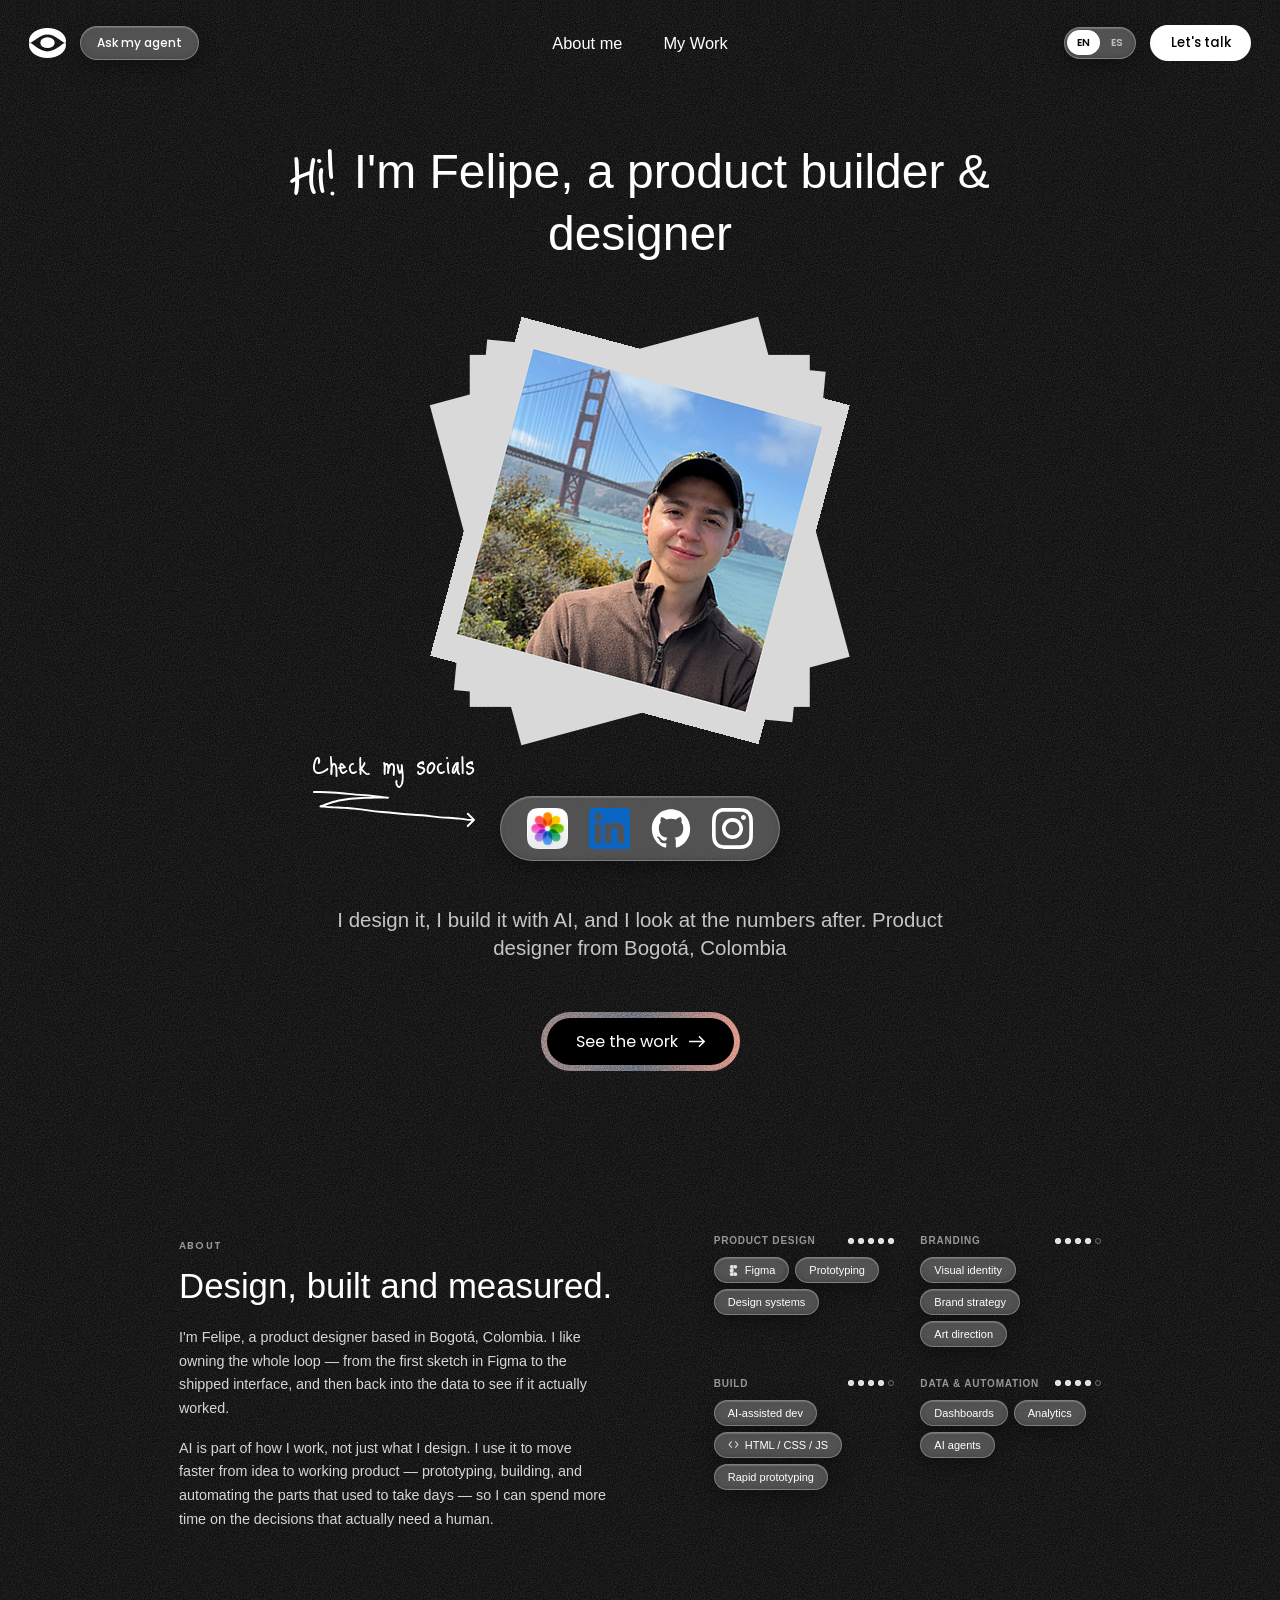
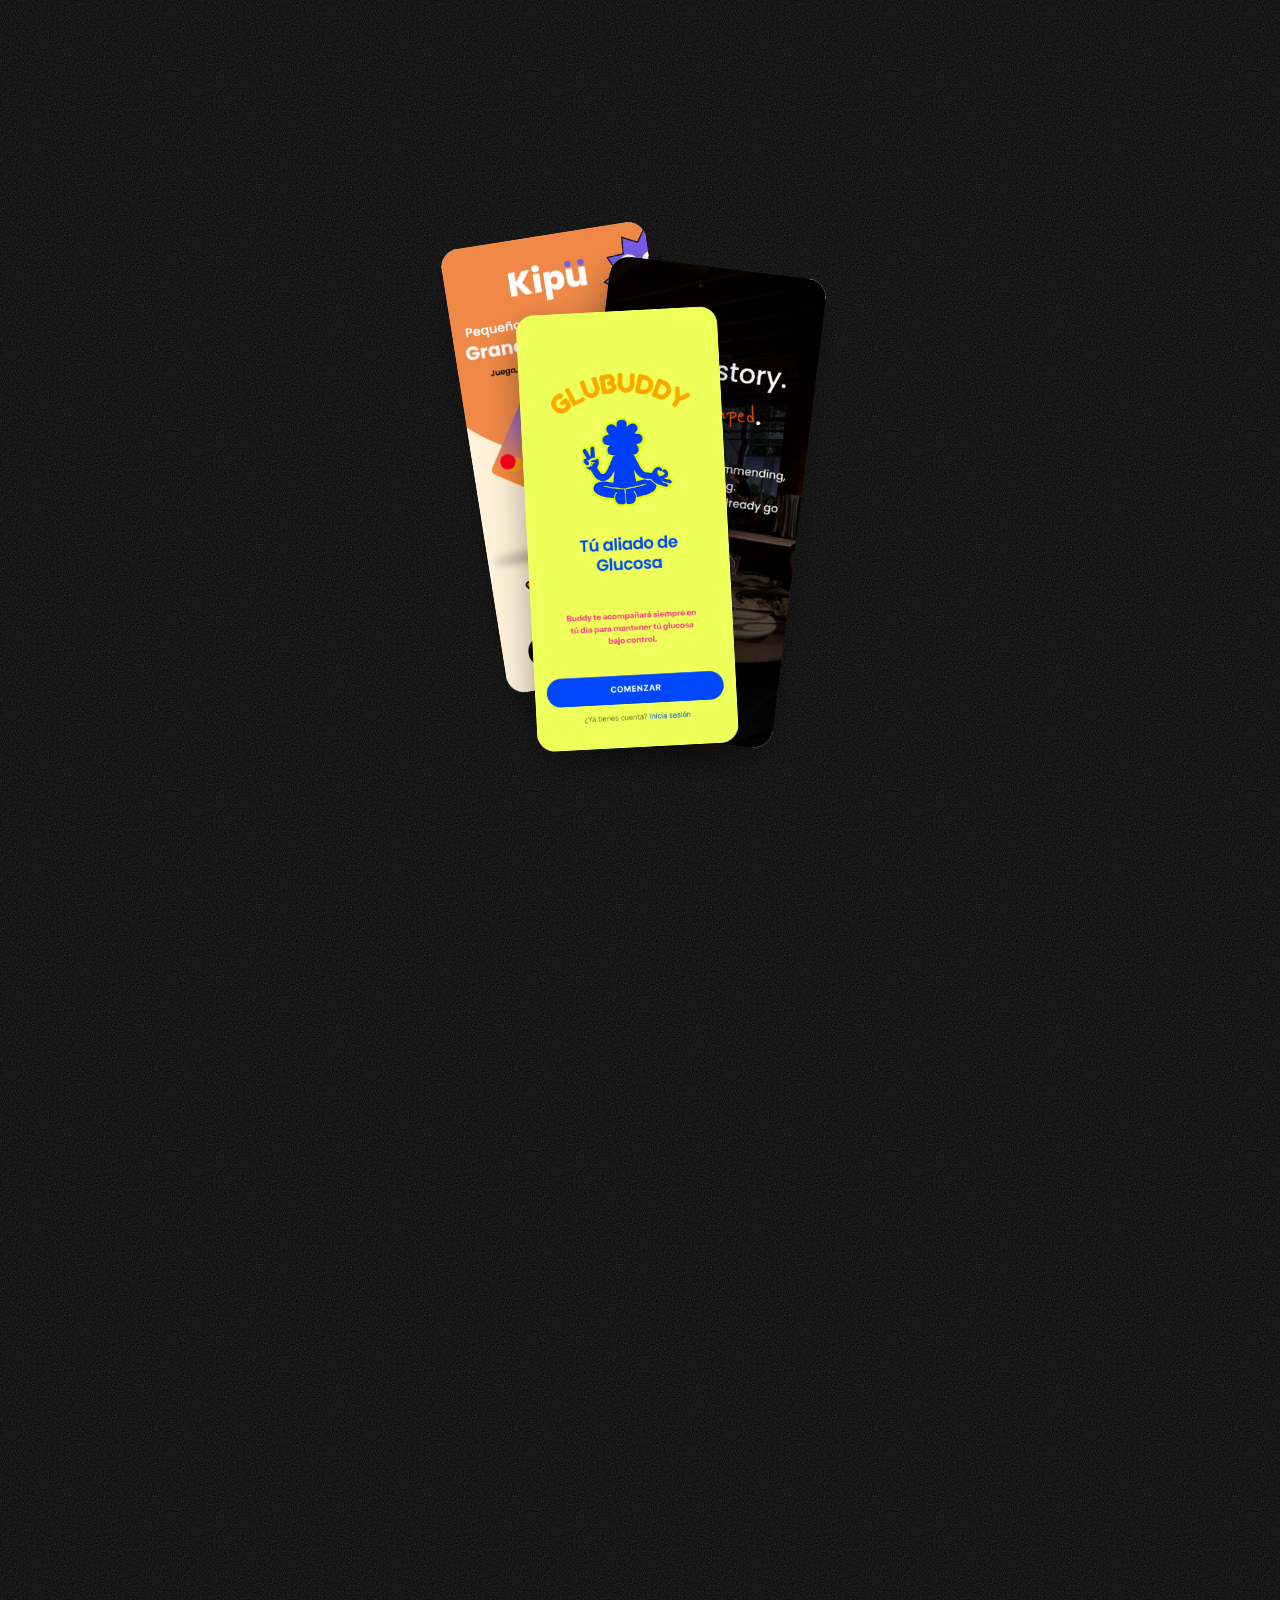
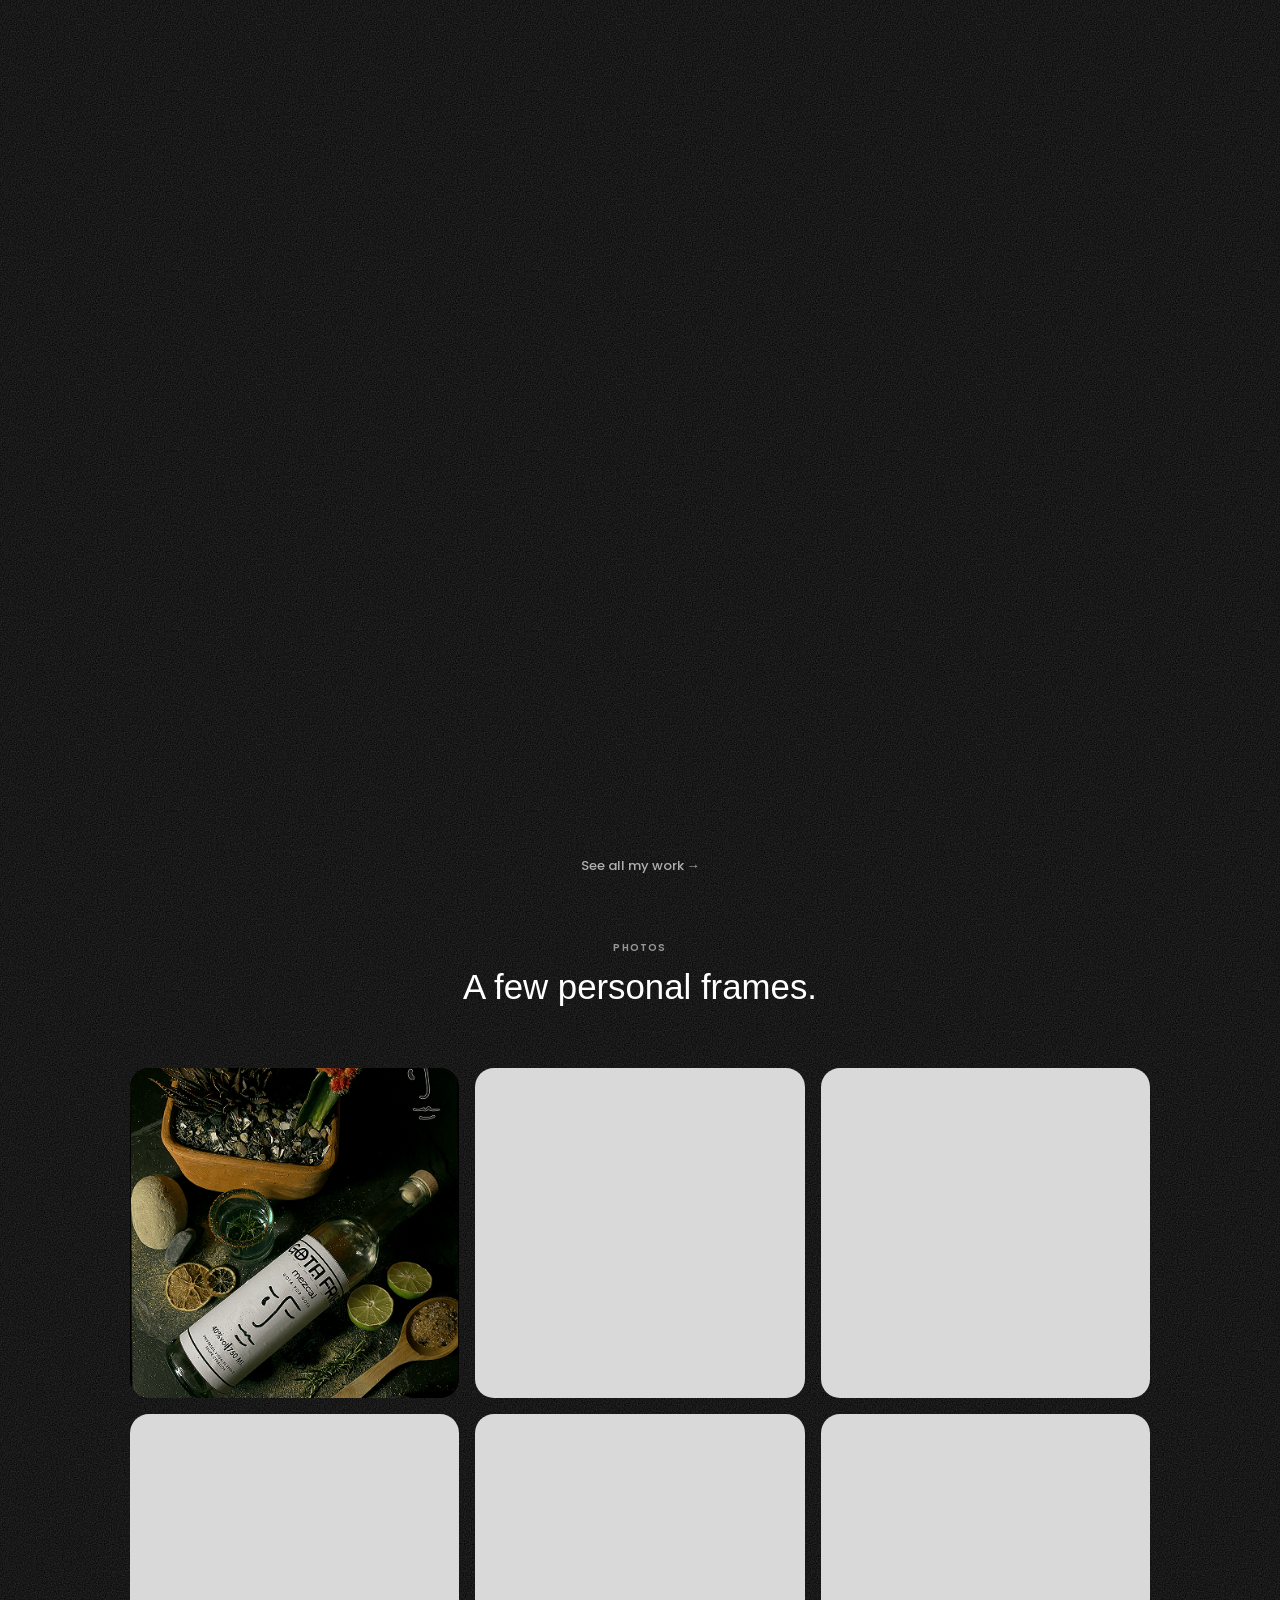
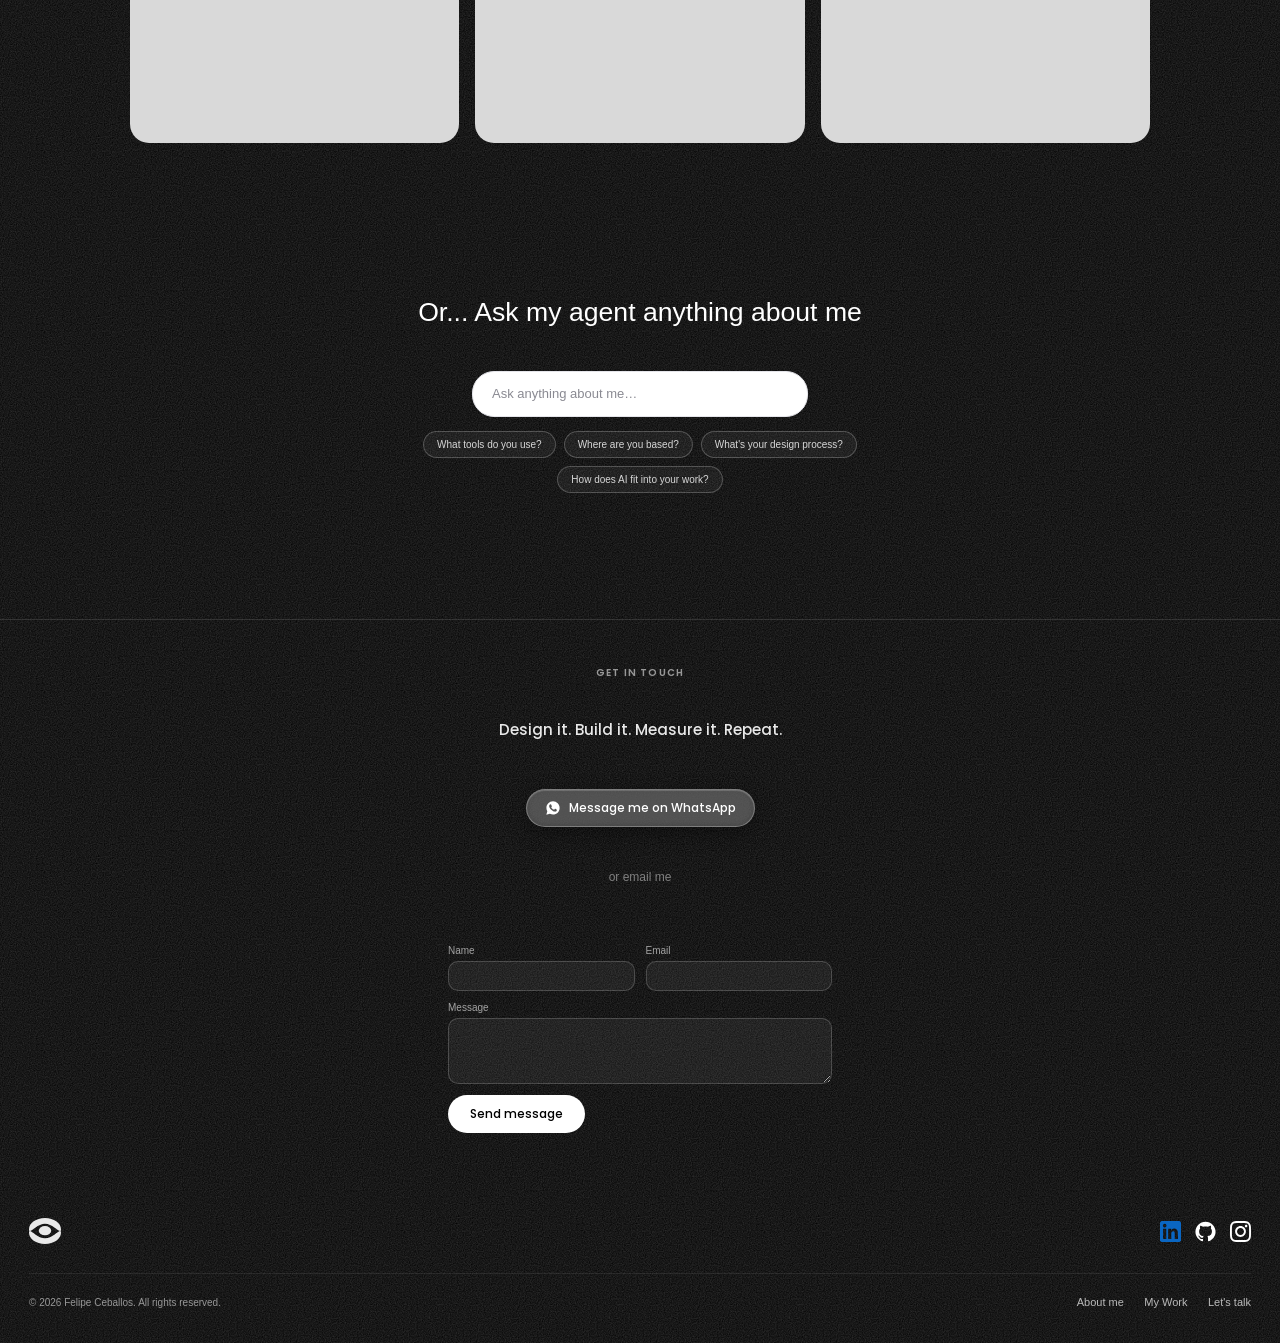
==== commit 1d02282f: "Add Gota Fría to Photos, fix vignette overflow, float the header - Restored the original Gota Fría p" ====
--- a/index.html
+++ b/index.html
@@ -234,7 +234,9 @@
       </div>
 
       <div class="photos__grid">
-        <div class="photos__item" data-reveal="up"></div>
+        <div class="photos__item" data-reveal="up">
+          <img src="assets/photo-gota-fria.png" alt="Gota Fría mezcal product photography" />
+        </div>
         <div class="photos__item" data-reveal="up"></div>
         <div class="photos__item" data-reveal="up"></div>
         <div class="photos__item" data-reveal="up"></div>
--- a/styles.css
+++ b/styles.css
@@ -95,7 +95,7 @@
   padding: 17px clamp(16px, 3.2vw, 29px);
   border-radius: 0;
   position: sticky;
-  top: 0;
+  top: 8px;
   background-color: var(--bg);
   background-image: var(--noise-bg);
   background-repeat: repeat;
@@ -184,7 +184,6 @@
   font-weight: 500;
   padding: 7px clamp(11px, 1.28vw, 16px);
   border-radius: 999px;
-  transform: translate(var(--mx, 0px), var(--my, 0px));
   transition:
     transform 0.25s cubic-bezier(0.175, 0.885, 0.32, 1.275),
     padding 0.4s cubic-bezier(0.175, 0.885, 0.32, 1.275),
@@ -193,7 +192,7 @@
 
 .nav__agent:hover,
 .nav__agent:focus-visible {
-  transform: translate(var(--mx, 0px), var(--my, 0px)) translateY(-2px);
+  transform: translateY(-2px);
 }
 
 .nav--collapsed .nav__start {
@@ -329,7 +328,6 @@
   white-space: nowrap;
   padding: 8px clamp(14px, 1.6vw, 21px);
   border-radius: 999px;
-  transform: translate(var(--mx, 0px), var(--my, 0px));
   transition:
     transform 0.25s cubic-bezier(0.175, 0.885, 0.32, 1.275),
     box-shadow 0.25s ease,
@@ -339,12 +337,12 @@
 
 .nav__cta:hover,
 .nav__cta:focus-visible {
-  transform: translate(var(--mx, 0px), var(--my, 0px)) translateY(-2px);
+  transform: translateY(-2px);
   box-shadow: 0 6px 16px rgba(255, 255, 255, 0.18);
 }
 
 .nav__cta:active {
-  transform: translate(var(--mx, 0px), var(--my, 0px)) scale(0.97);
+  transform: scale(0.97);
 }
 
 /* ---------- Hero ---------- */
@@ -1055,6 +1053,22 @@
   aspect-ratio: 1 / 1;
   border-radius: 19px;
   background: var(--placeholder);
+  overflow: hidden;
+}
+
+/* Some source photos (e.g. Gota Fría) have a soft vignette that fades to
+   transparent well beyond a thin edge fringe — against the light gray
+   placeholder color that shows as an obvious "overflow." Swapping to the
+   page's own black background there lets the fade blend in instead. */
+.photos__item:has(img) {
+  background: var(--bg);
+}
+
+.photos__item img {
+  display: block;
+  width: 100%;
+  height: 100%;
+  object-fit: cover;
 }
 
 @media (max-width: 760px) {
@@ -1475,13 +1489,12 @@
   font-family: var(--font-button);
   font-size: 12px;
   font-weight: 500;
-  transform: translate(var(--mx, 0px), var(--my, 0px));
   transition: transform 0.25s cubic-bezier(0.175, 0.885, 0.32, 1.275);
 }
 
 .contact-whatsapp:hover,
 .contact-whatsapp:focus-visible {
-  transform: translate(var(--mx, 0px), var(--my, 0px)) translateY(-2px);
+  transform: translateY(-2px);
 }
 
 .contact-whatsapp__icon {
@@ -1557,13 +1570,12 @@
   border: none;
   border-radius: 999px;
   cursor: pointer;
-  transform: translate(var(--mx, 0px), var(--my, 0px));
   transition: transform 0.25s cubic-bezier(0.175, 0.885, 0.32, 1.275), box-shadow 0.25s ease;
 }
 
 .contact-form__submit:hover,
 .contact-form__submit:focus-visible {
-  transform: translate(var(--mx, 0px), var(--my, 0px)) translateY(-2px);
+  transform: translateY(-2px);
   box-shadow: 0 6px 16px rgba(255, 255, 255, 0.18);
 }
 
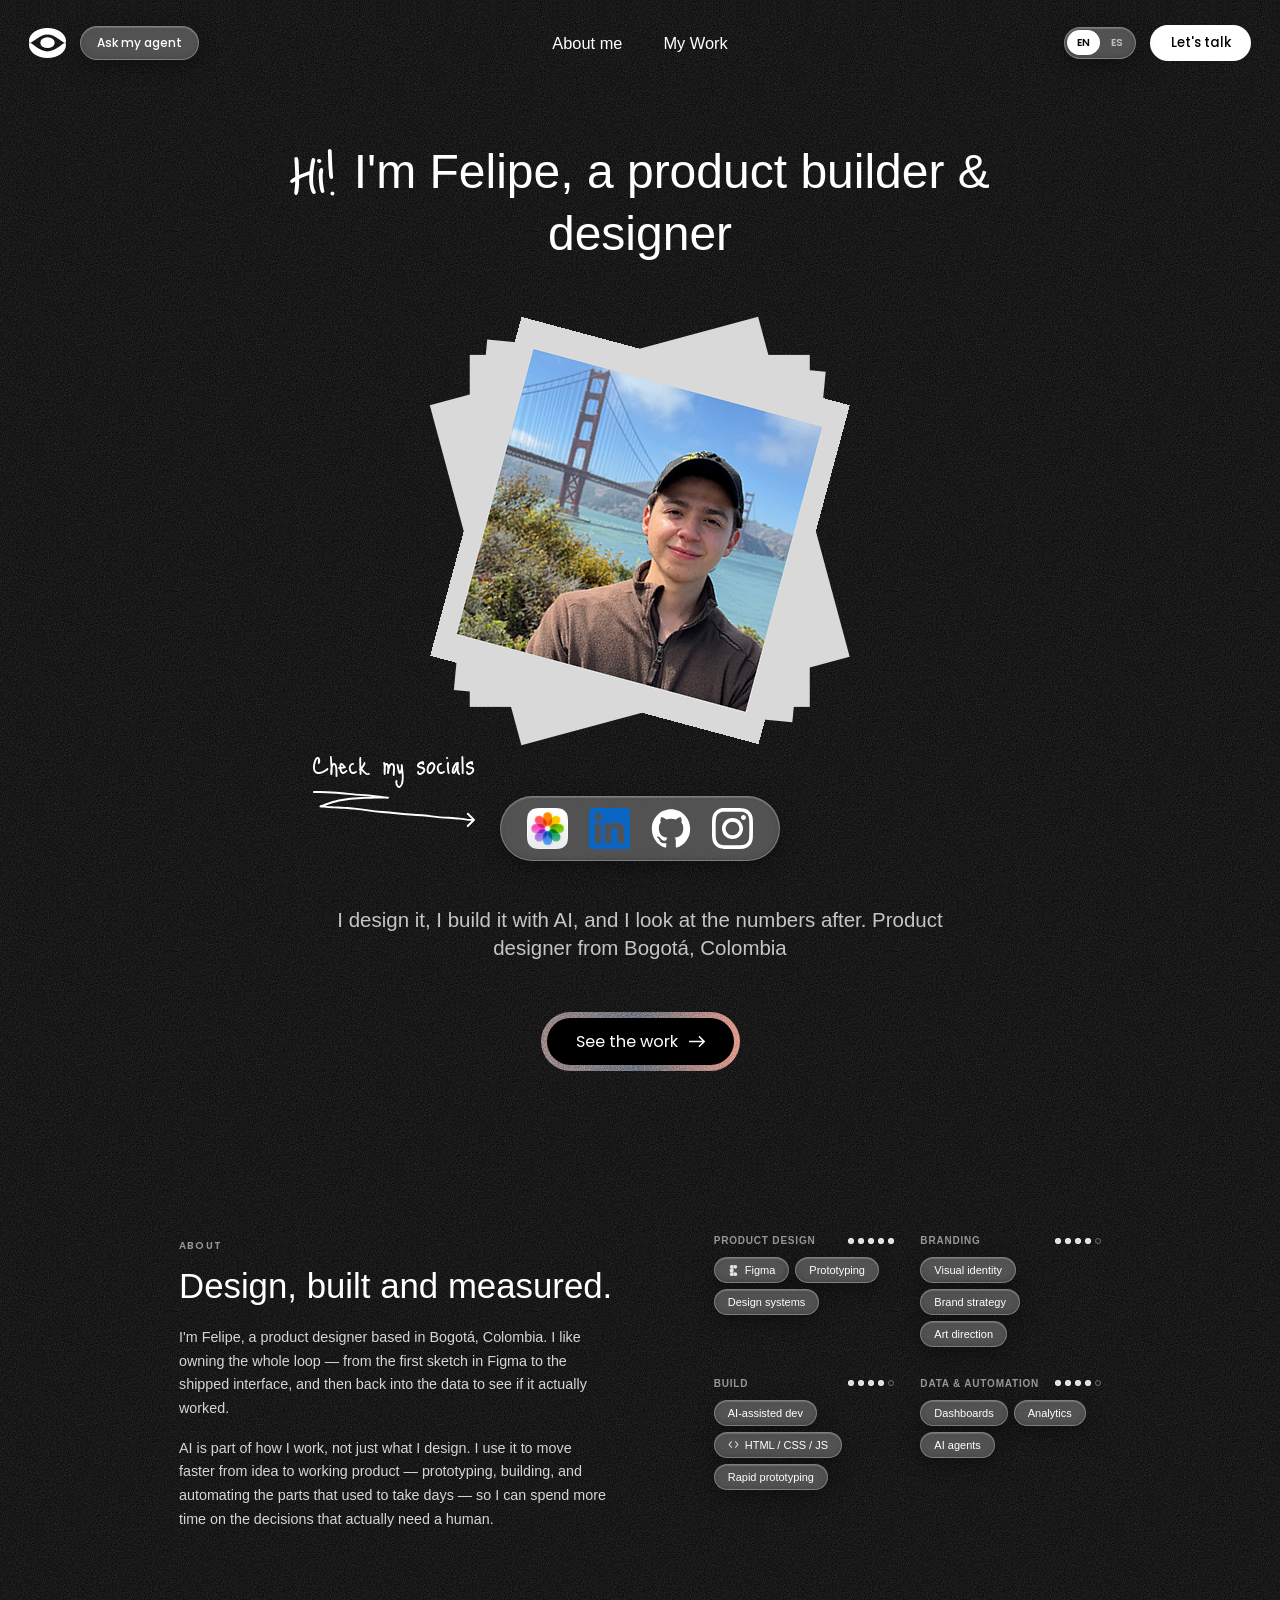
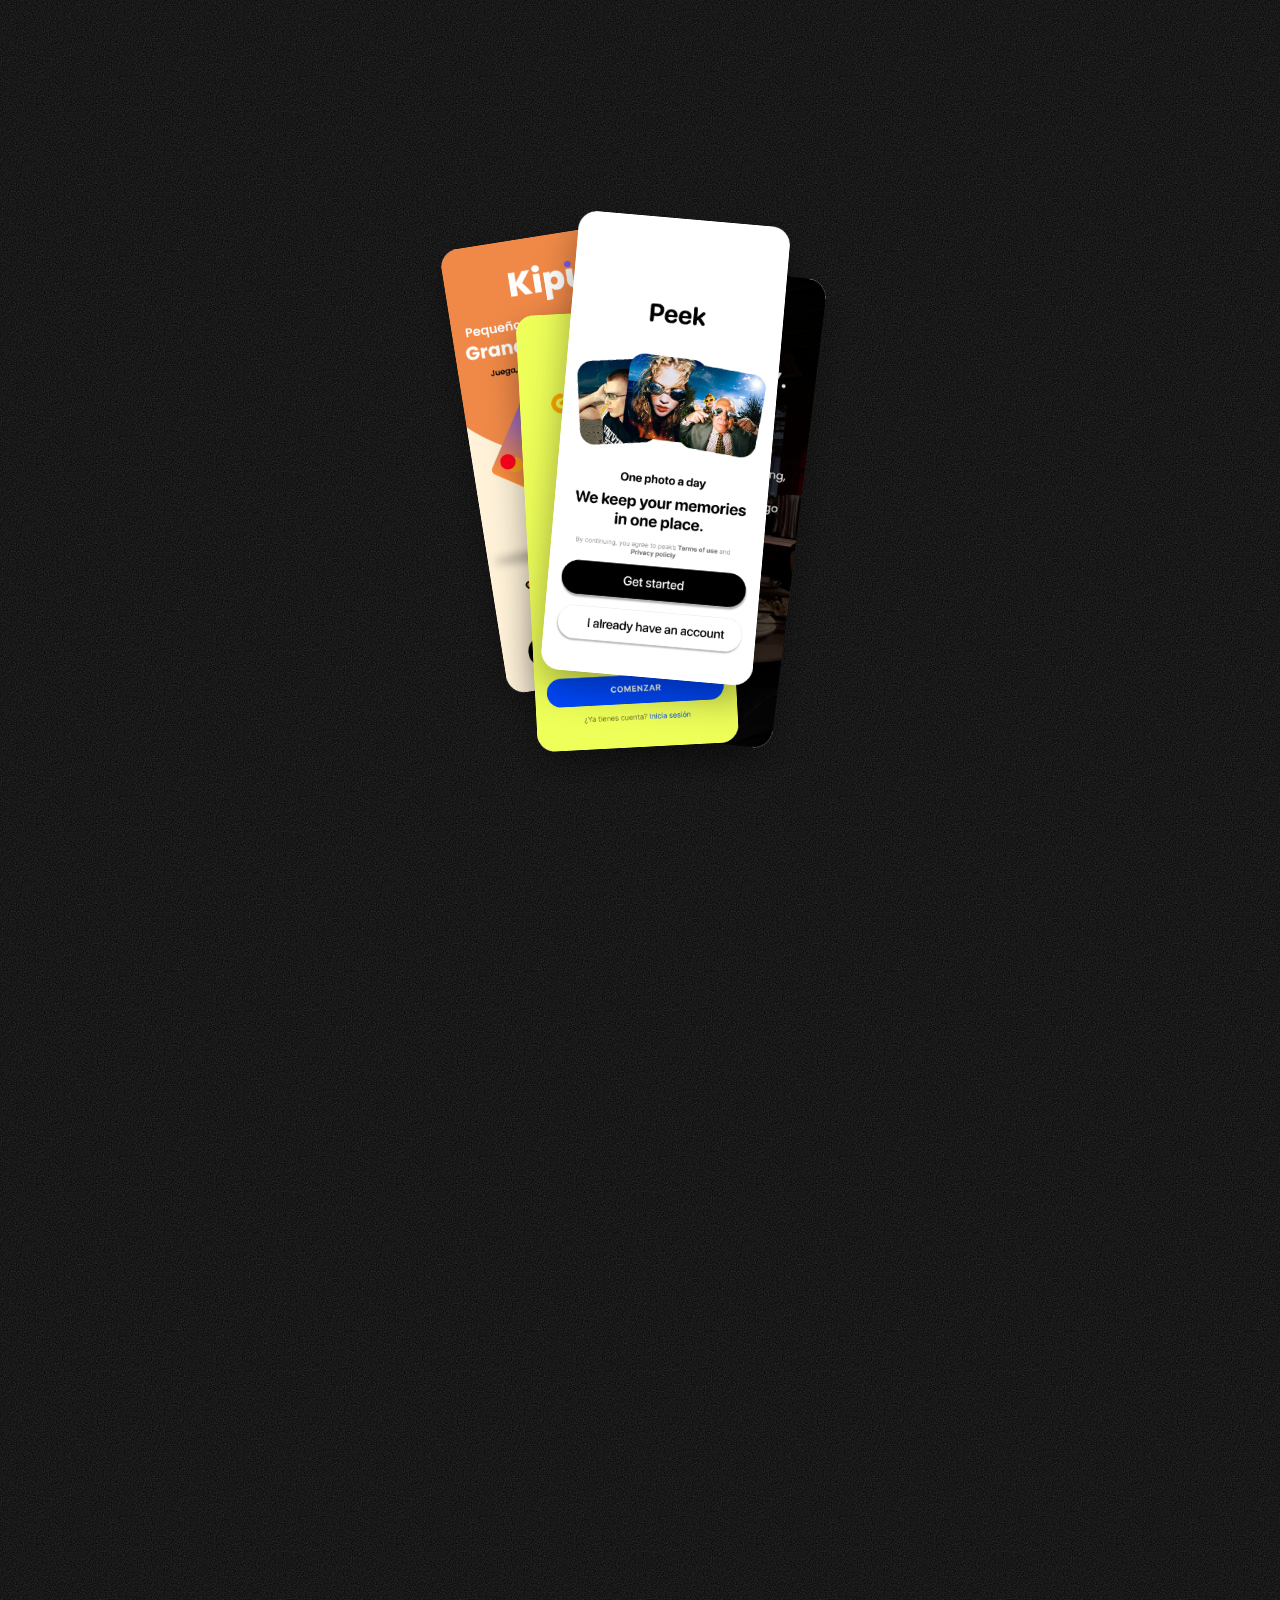
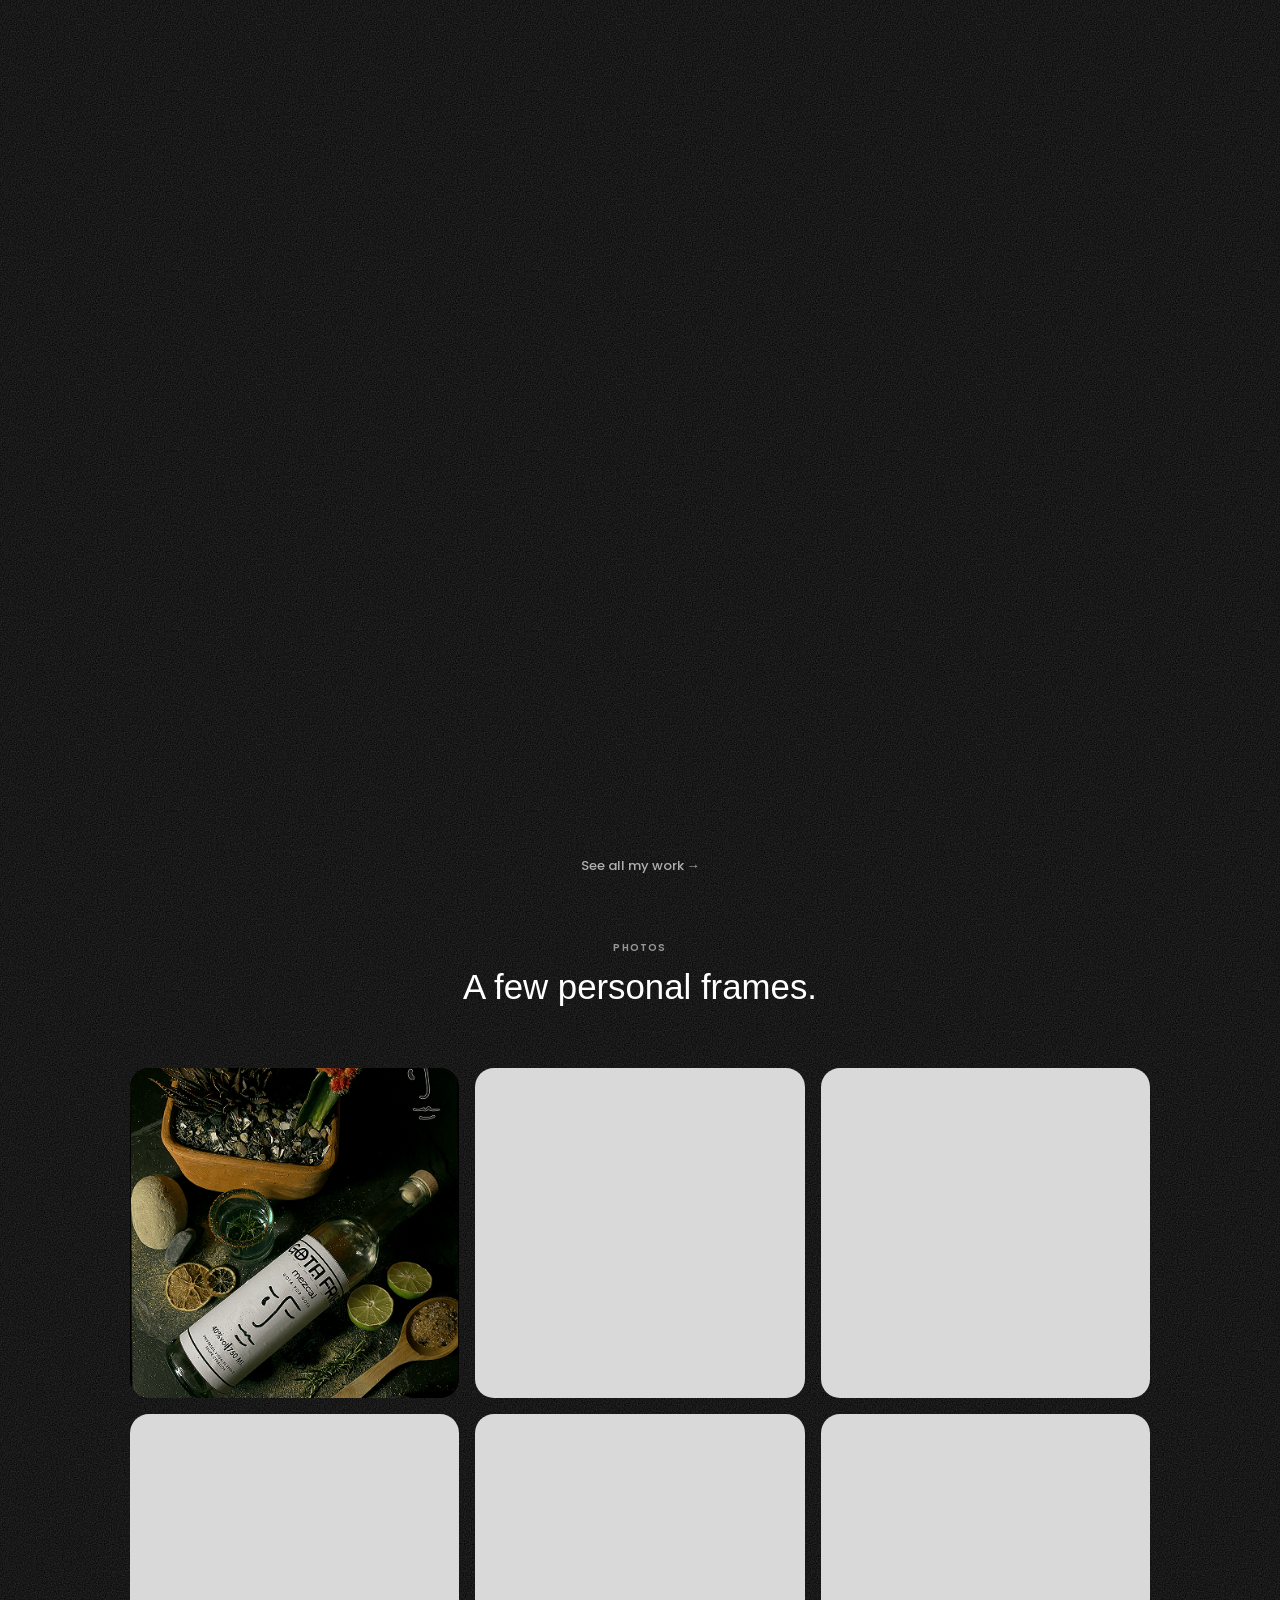
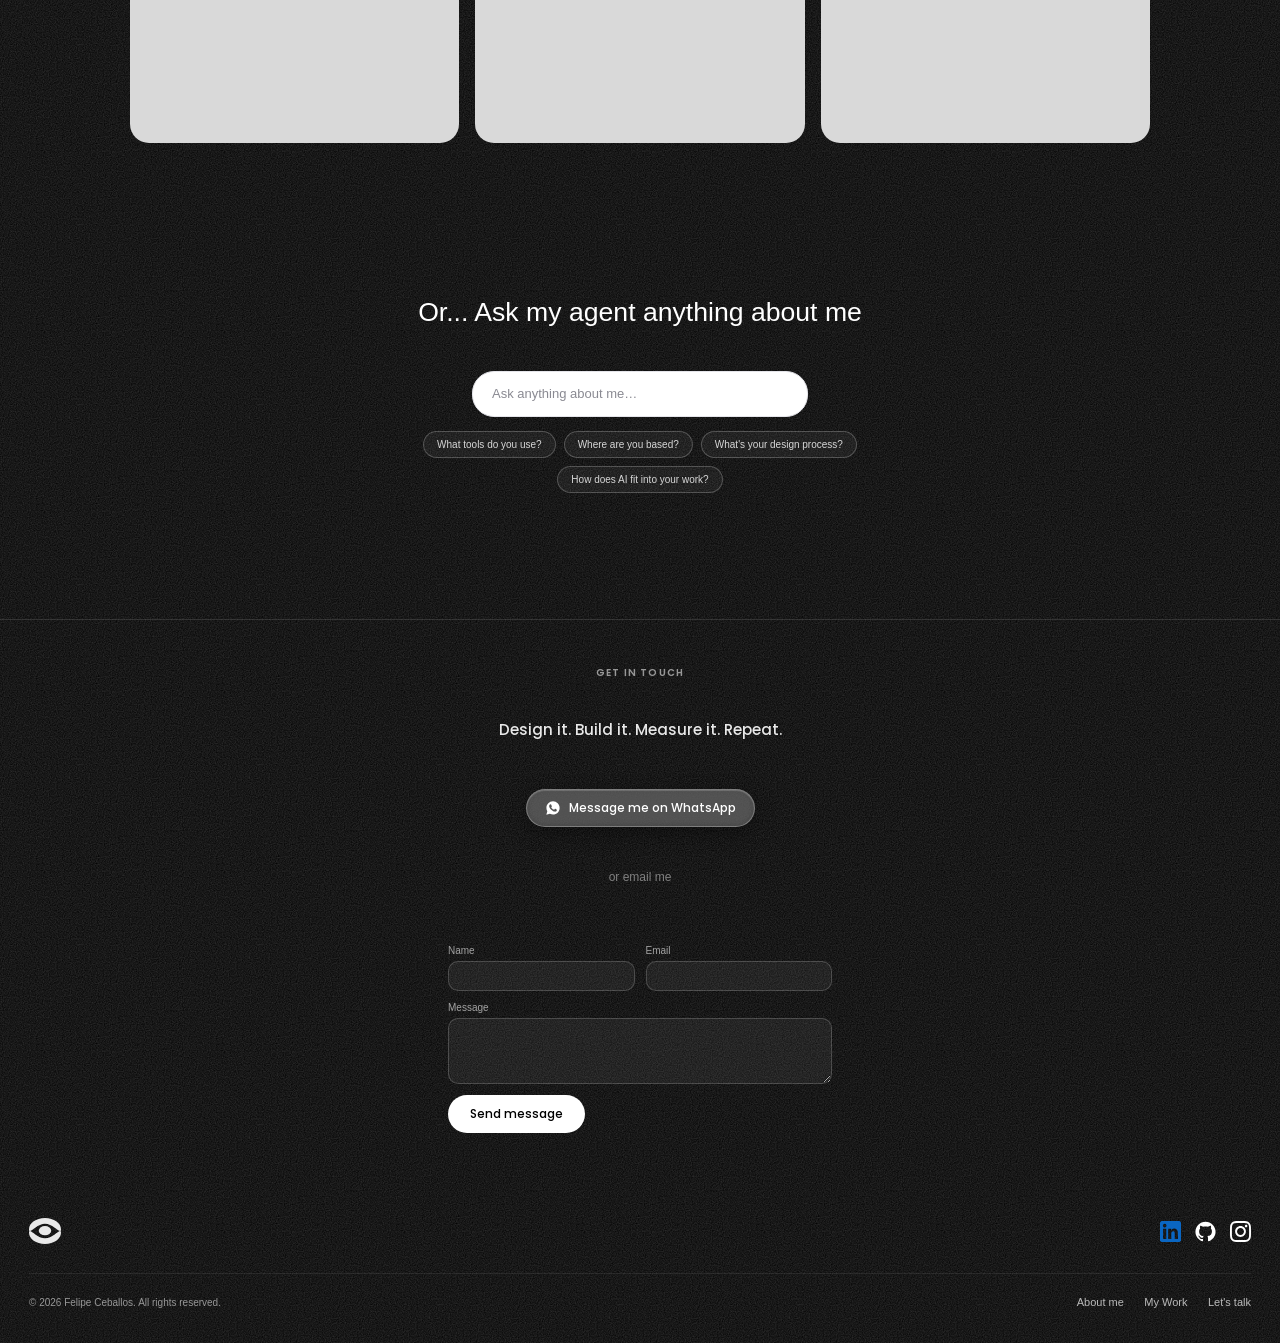
==== commit 59f513b3: "Add Peek as a fourth card in the work stack animation, index and work pages Co-Authored-By: Claude S" ====
--- a/index.html
+++ b/index.html
@@ -222,6 +222,13 @@
             <span class="work__card-overlay__title">Glubuddy</span>
           </div>
         </a>
+        <a class="work__card work__card--photo work__card--phone" href="work-peek.html">
+          <img src="assets/work-card-4.png" alt="Peek app screen, product design" />
+          <div class="work__card-overlay">
+            <span class="work__card-overlay__eyebrow" data-i18n="work.card4.eyebrow">Product design</span>
+            <span class="work__card-overlay__title">Peek</span>
+          </div>
+        </a>
       </div>
     </section>
 
--- a/styles.css
+++ b/styles.css
@@ -771,7 +771,7 @@
 /* Base: plain static grid. Works with no JS, on touch devices, and with reduced motion. */
 .work {
   display: grid;
-  grid-template-columns: repeat(3, 1fr);
+  grid-template-columns: repeat(4, 1fr);
   gap: clamp(19px, 2.4vw, 48px);
   max-width: 1058px;
   margin: 0 auto;
@@ -940,7 +940,7 @@
 
 .work-index__grid {
   display: grid;
-  grid-template-columns: repeat(3, 1fr);
+  grid-template-columns: repeat(4, 1fr);
   gap: clamp(19px, 2.4vw, 48px);
 }
 
@@ -1009,6 +1009,144 @@
   line-height: 1.6;
   max-width: 46ch;
   margin: 0 auto;
+}
+
+.work-detail__meta {
+  list-style: none;
+  display: flex;
+  justify-content: center;
+  gap: clamp(24px, 4vw, 48px);
+  margin: 0 0 clamp(20px, 2.4vw, 28px);
+  padding: 0;
+}
+
+.work-detail__meta li {
+  display: flex;
+  flex-direction: column;
+  gap: 6px;
+}
+
+.work-detail__meta span {
+  font-family: var(--font-button);
+  font-size: 10px;
+  font-weight: 600;
+  letter-spacing: 0.12em;
+  text-transform: uppercase;
+  color: rgba(255, 255, 255, 0.55);
+  margin-bottom: 11px;
+}
+
+.work-detail__meta strong {
+  font-size: 15px;
+  font-weight: 500;
+}
+
+.work-detail__summary {
+  color: rgba(255, 255, 255, 0.75);
+  font-size: 15px;
+  line-height: 1.65;
+  max-width: 52ch;
+  margin: 0 auto;
+}
+
+/* Glubuddy app screens: one horizontal row of 5 columns, top-aligned so the
+   differing screen heights hang from the same line. On narrow viewports the
+   row becomes a swipeable strip instead of stacking. */
+.work-screens {
+  width: 100%;
+  max-width: 1058px;
+  margin: 0 auto;
+  padding: 0 19px clamp(48px, 6.4vw, 96px);
+  text-align: center;
+}
+
+.work-screens__title {
+  font-size: clamp(20px, 2.6vw, 28px);
+  font-weight: 500;
+  margin: 0 0 clamp(24px, 3.2vw, 40px);
+}
+
+.work-screens__grid {
+  display: grid;
+  grid-template-columns: repeat(5, minmax(0, 1fr));
+  align-items: start;
+  gap: clamp(12px, 1.8vw, 24px);
+}
+
+.work-screens__grid > img,
+.screen img {
+  width: 100%;
+  height: auto;
+  border-radius: clamp(14px, 1.8vw, 22px);
+}
+
+/* Each app screen explains itself on hover/focus: a dim overlay with a short
+   title and description. Touch devices have no hover, so there the caption
+   sits under the screen instead. */
+.screen {
+  position: relative;
+  margin: 0;
+  border-radius: clamp(14px, 1.8vw, 22px);
+  outline-offset: 4px;
+}
+
+.screen figcaption {
+  display: flex;
+  flex-direction: column;
+  gap: 6px;
+  padding: 10px 4px 0;
+  text-align: left;
+  font-size: 12px;
+  line-height: 1.45;
+  color: rgba(255, 255, 255, 0.6);
+}
+
+.screen figcaption strong {
+  font-size: 13px;
+  font-weight: 500;
+  color: var(--white);
+}
+
+@media (hover: hover) {
+  .screen figcaption {
+    position: absolute;
+    inset: 0;
+    justify-content: center;
+    align-items: center;
+    padding: 16px;
+    text-align: center;
+    color: rgba(255, 255, 255, 0.82);
+    background: rgba(12, 12, 12, 0.82);
+    backdrop-filter: blur(3px);
+    -webkit-backdrop-filter: blur(3px);
+    border-radius: inherit;
+    opacity: 0;
+    transition: opacity 0.25s ease;
+    pointer-events: none;
+  }
+
+  .screen:hover figcaption,
+  .screen:focus-visible figcaption {
+    opacity: 1;
+  }
+}
+
+@media (max-width: 760px) {
+  .work-screens__grid {
+    display: flex;
+    overflow-x: auto;
+    scroll-snap-type: x mandatory;
+    -webkit-overflow-scrolling: touch;
+    margin: 0 -19px;
+    padding: 0 19px 12px;
+  }
+
+  .work-screens__grid > img,
+  .work-screens__grid > .screen {
+    flex: none;
+    width: min(62vw, 240px);
+    scroll-snap-align: center;
+  }
 }
 
 /* ---------- Photos ---------- */
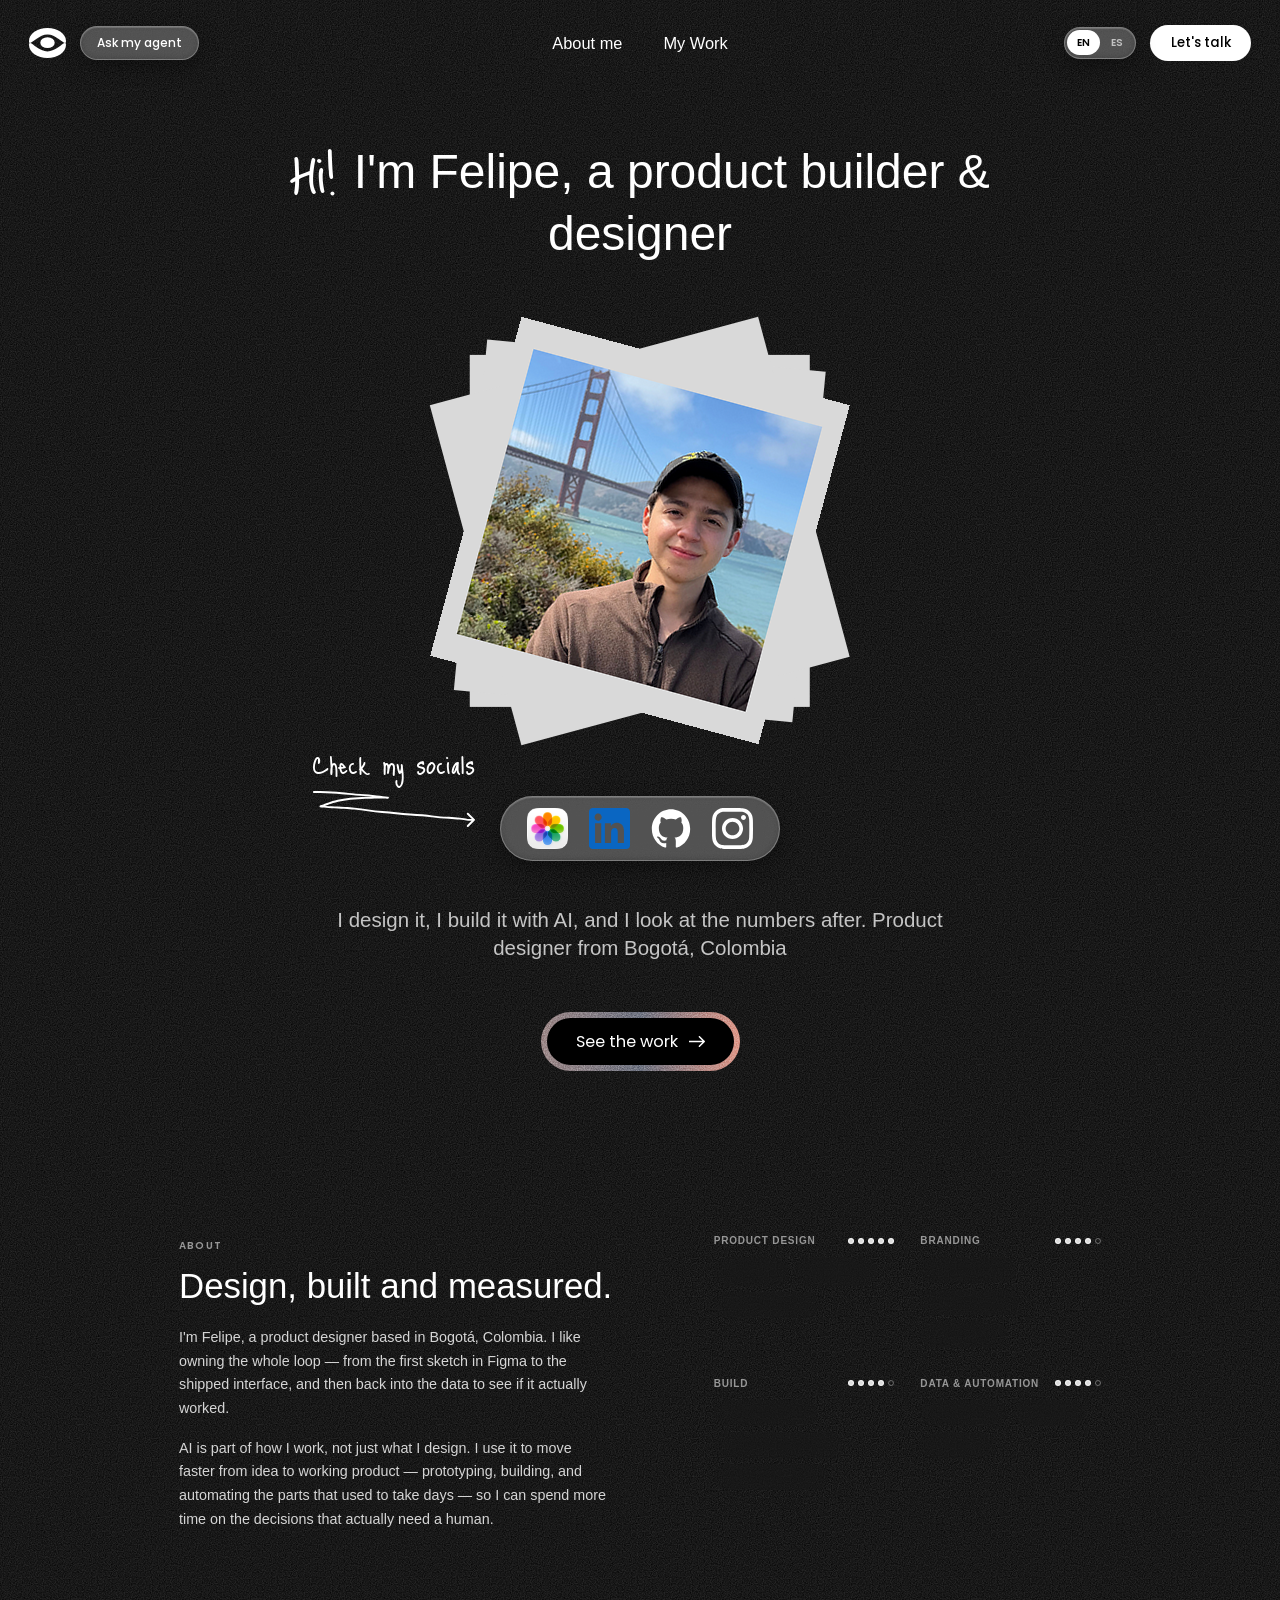
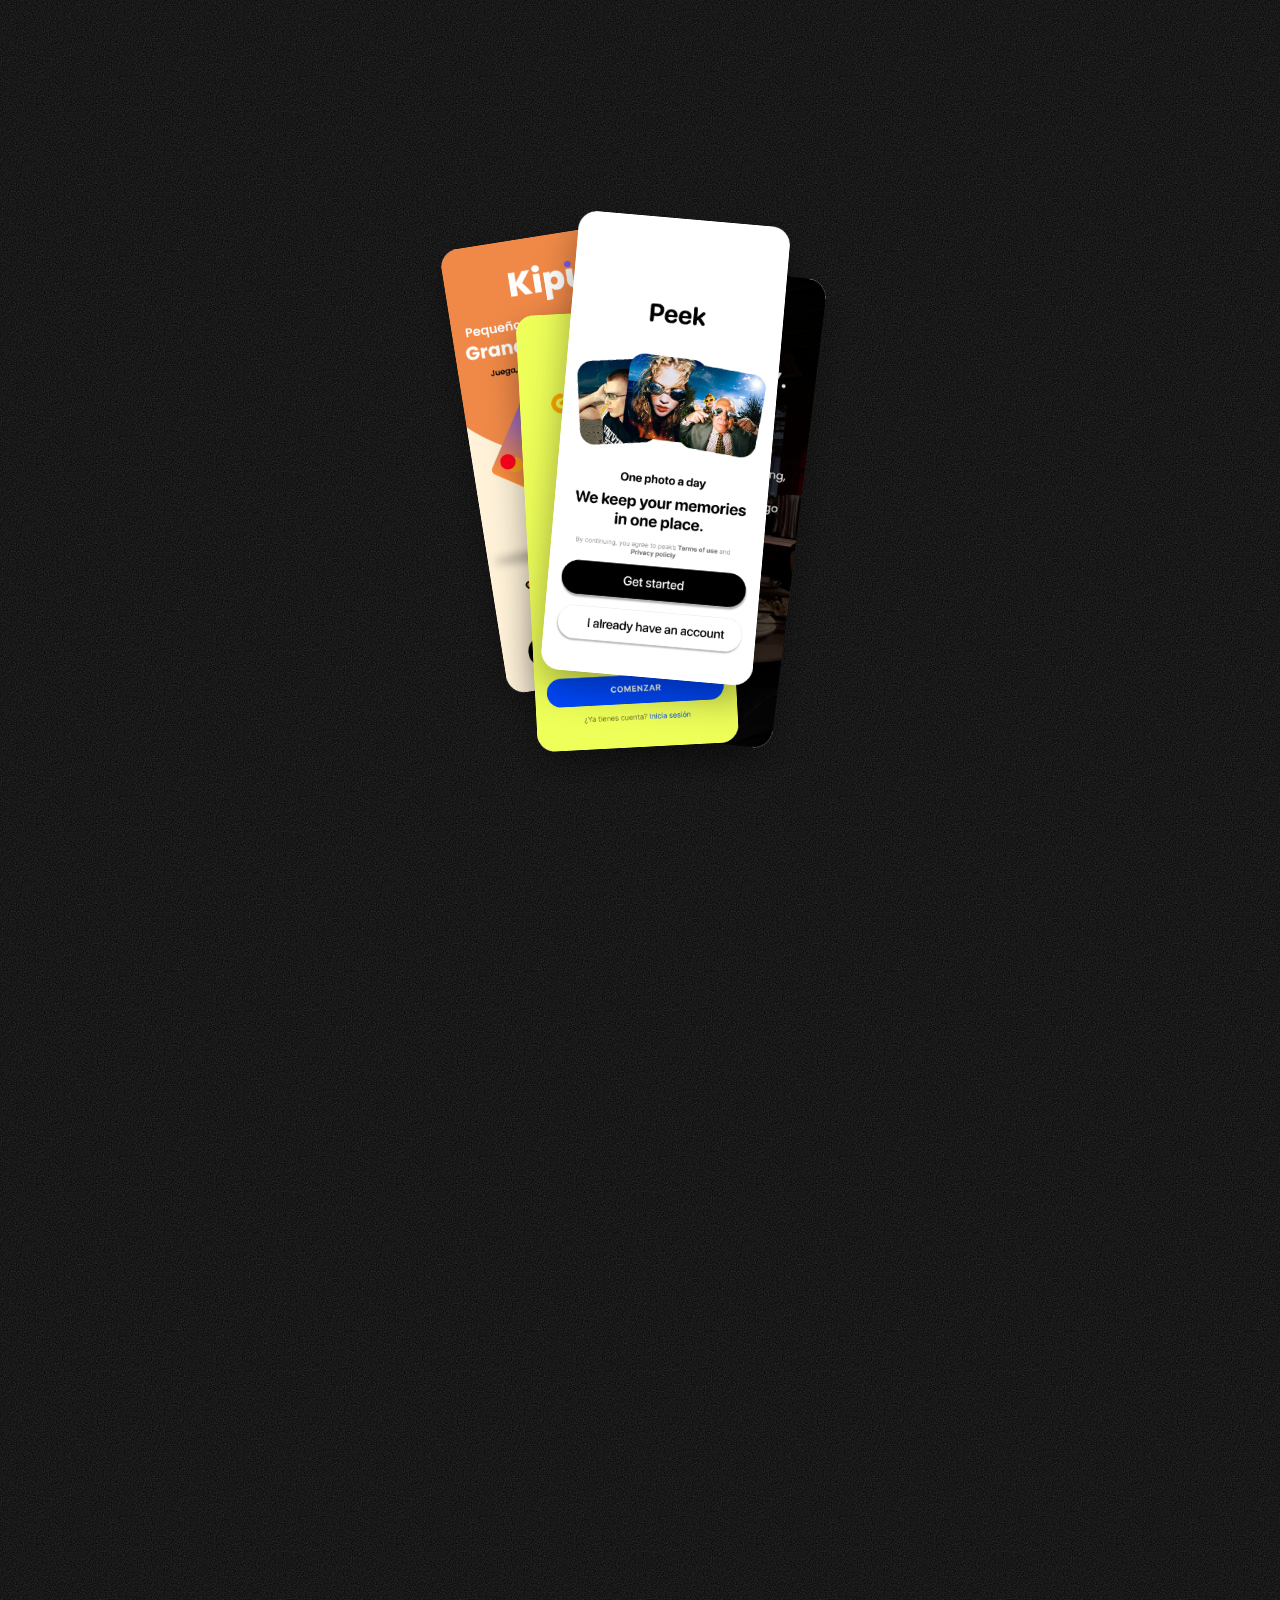
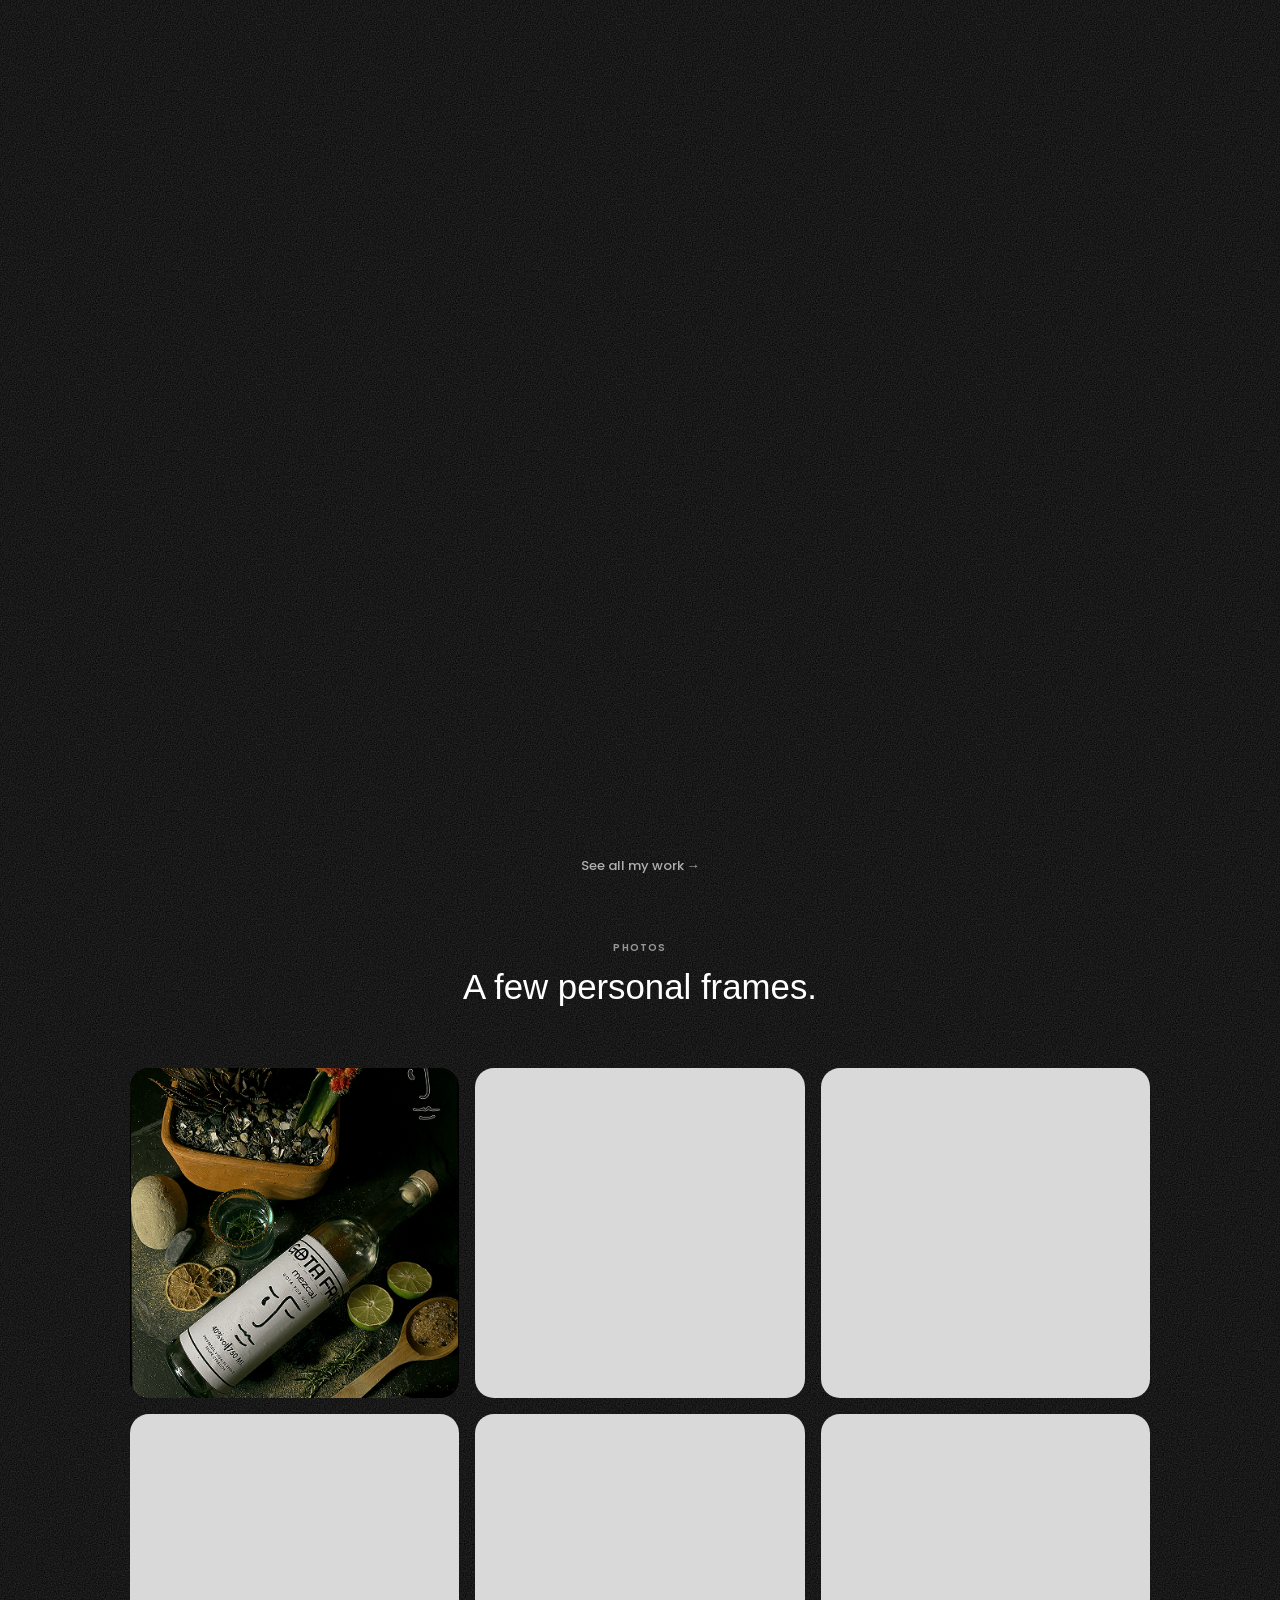
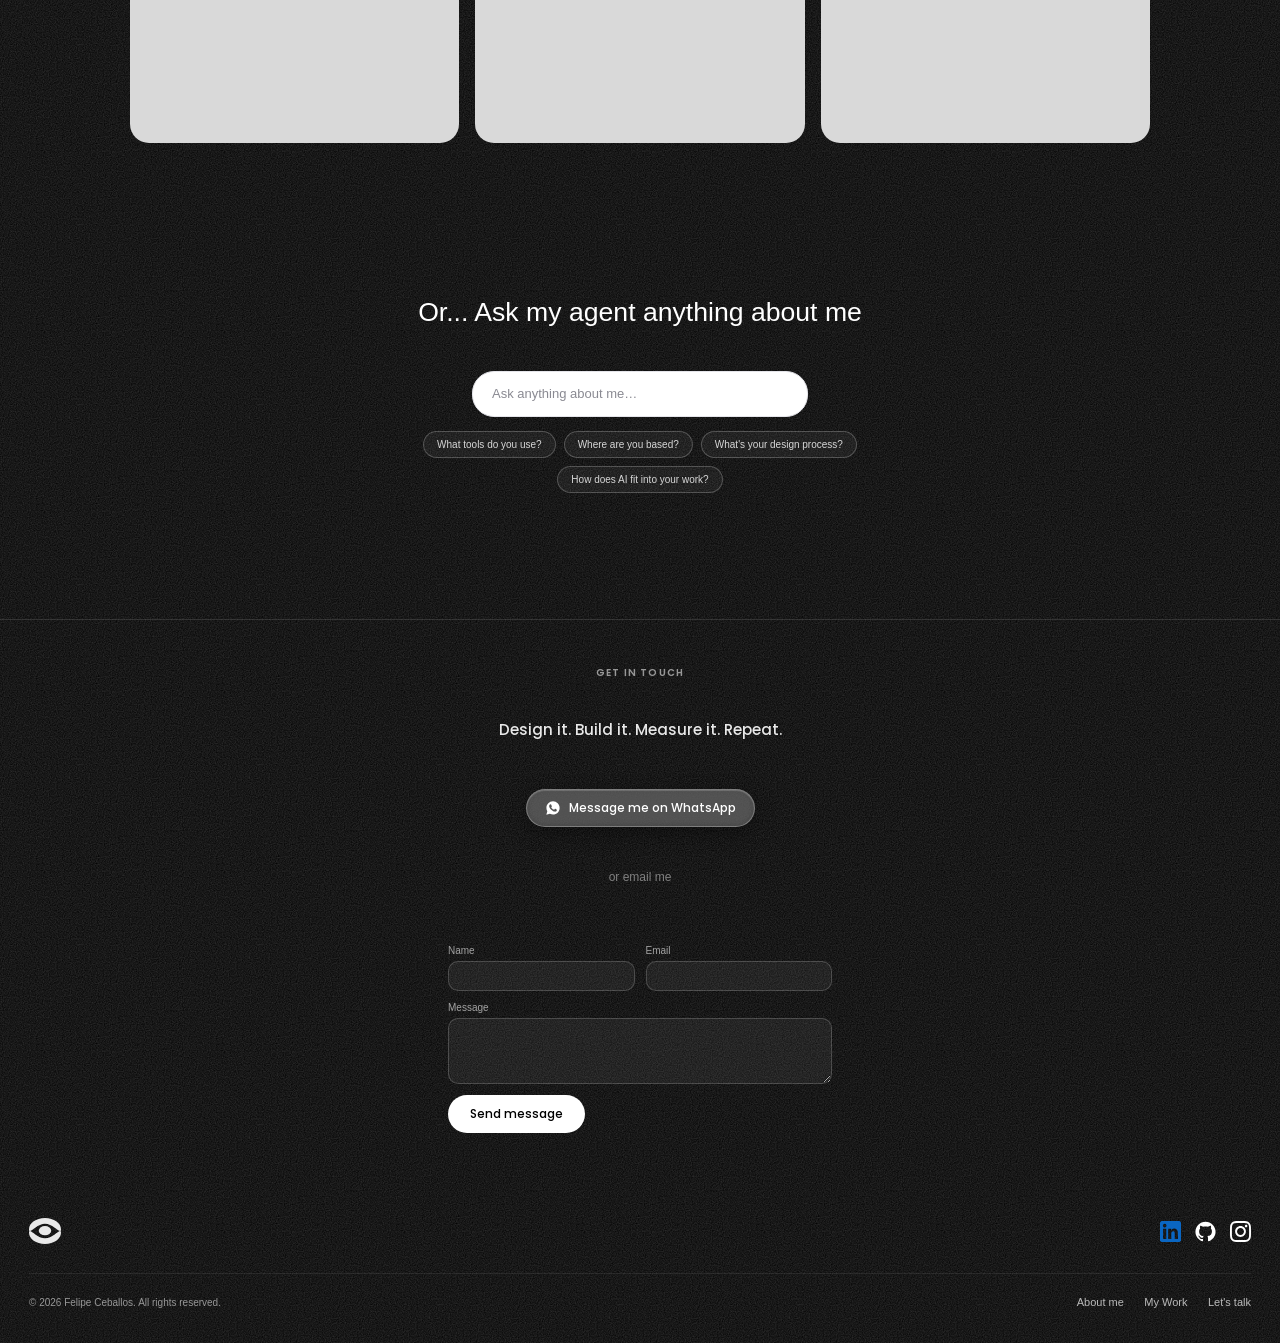
==== commit 52ac9f25: "Fix Figma tag icon to match the real Figma mark Co-Authored-By: Claude Sonnet 5.5 <noreply@anthropic" ====
--- a/index.html
+++ b/index.html
@@ -126,12 +126,12 @@
           </div>
           <ul class="about__tags">
             <li class="glass">
-              <svg class="about__tag-icon" viewBox="0 0 16 24" fill="currentColor" aria-hidden="true">
-                <path d="M0 4a4 4 0 0 1 4-4h4v8H4a4 4 0 0 1-4-4Z" />
-                <rect x="0" y="8" width="8" height="8" />
-                <path d="M0 20a4 4 0 0 1 4-4h4v8H4a4 4 0 0 1-4-4Z" />
-                <circle cx="12" cy="4" r="4" />
-                <circle cx="12" cy="20" r="4" />
+              <svg class="about__tag-icon about__tag-icon--figma" viewBox="0 0 38 57" fill="currentColor" aria-hidden="true">
+                <path d="M19 0h-9.5a9.5 9.5 0 0 0 0 19H19V0Z" />
+                <path d="M19 0h9.5a9.5 9.5 0 0 1 0 19H19V0Z" />
+                <path d="M19 19h-9.5a9.5 9.5 0 0 0 0 19H19V19Z" />
+                <circle cx="28.5" cy="28.5" r="9.5" />
+                <path d="M19 38H9.5a9.5 9.5 0 1 0 9.5 9.5V38Z" />
               </svg>
               <span data-i18n="about.tag.figma">Figma</span>
             </li>
--- a/styles.css
+++ b/styles.css
@@ -751,6 +751,12 @@
   opacity: 0.85;
 }
 
+/* The Figma mark is taller than wide (38:57), so size it by height. */
+.about__tag-icon--figma {
+  width: auto;
+  height: 15px;
+}
+
 .about__tags li:hover {
   transform: translateY(-2px);
 }
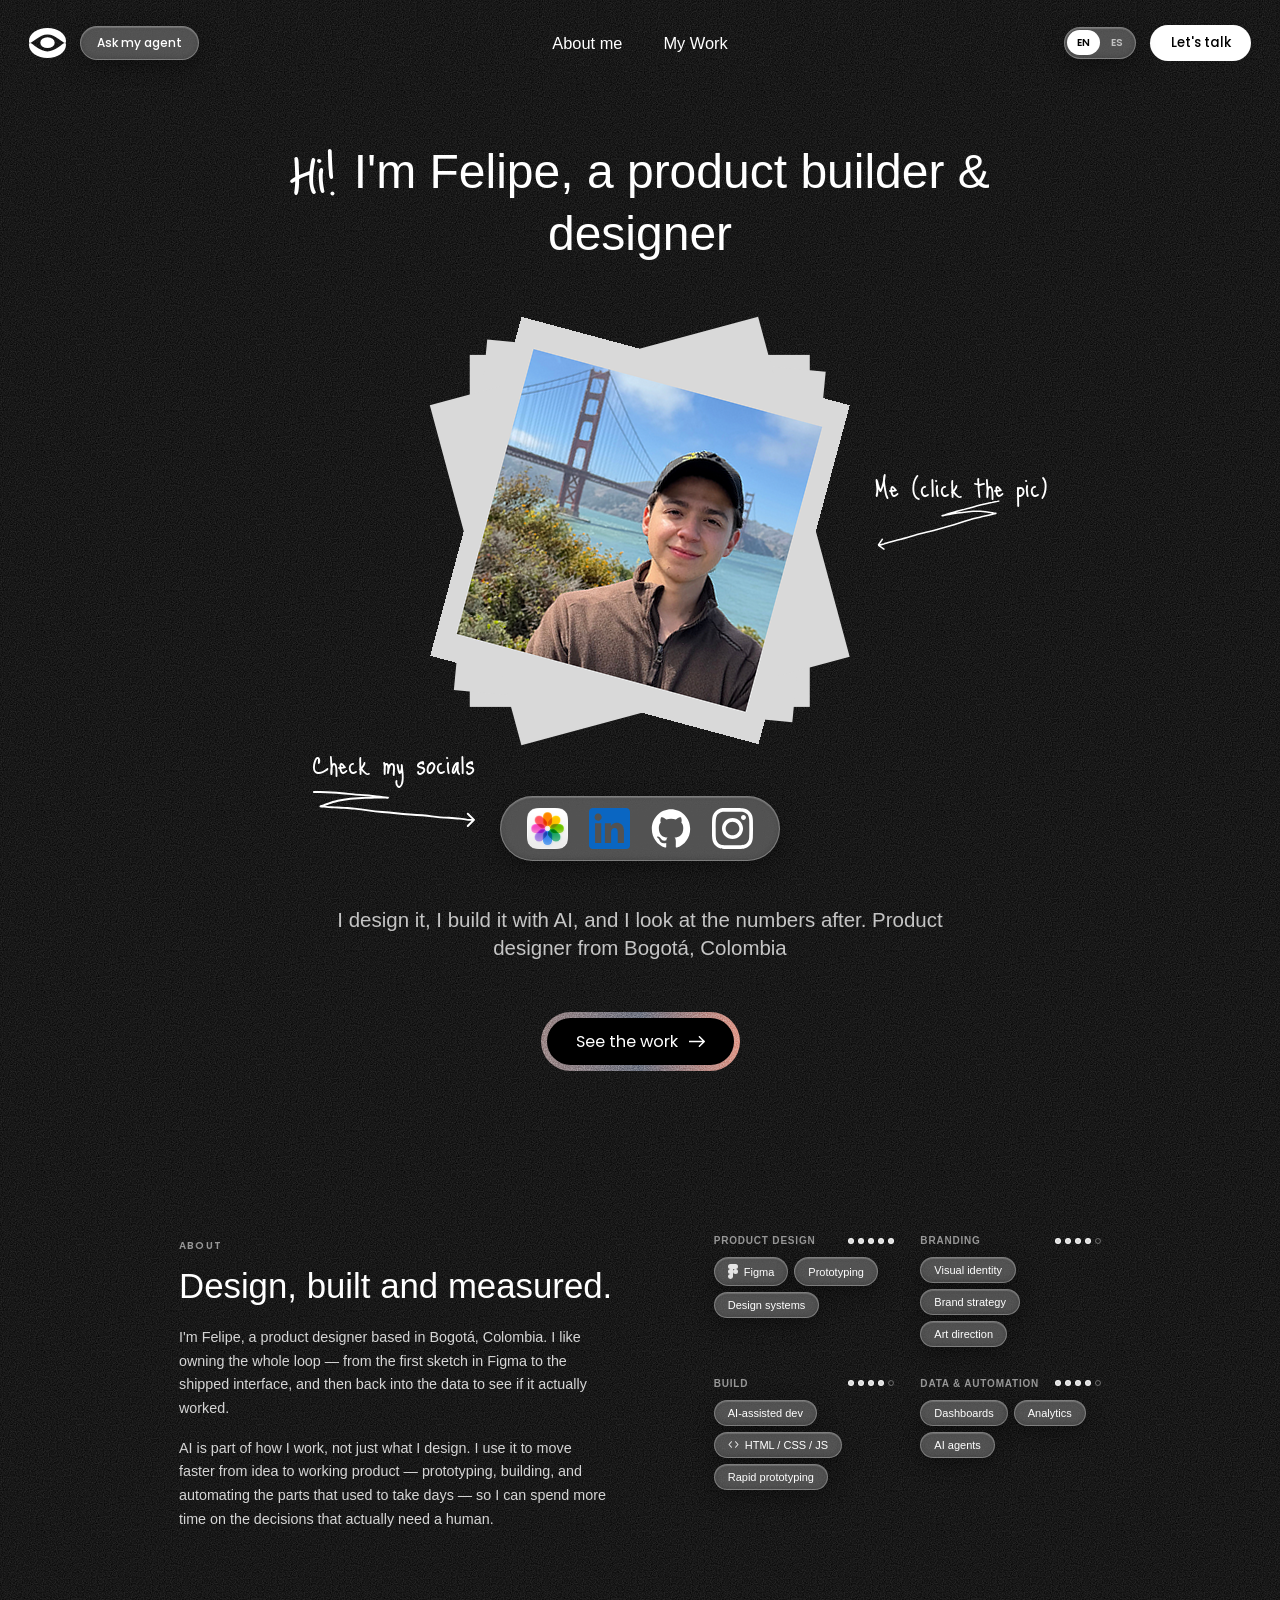
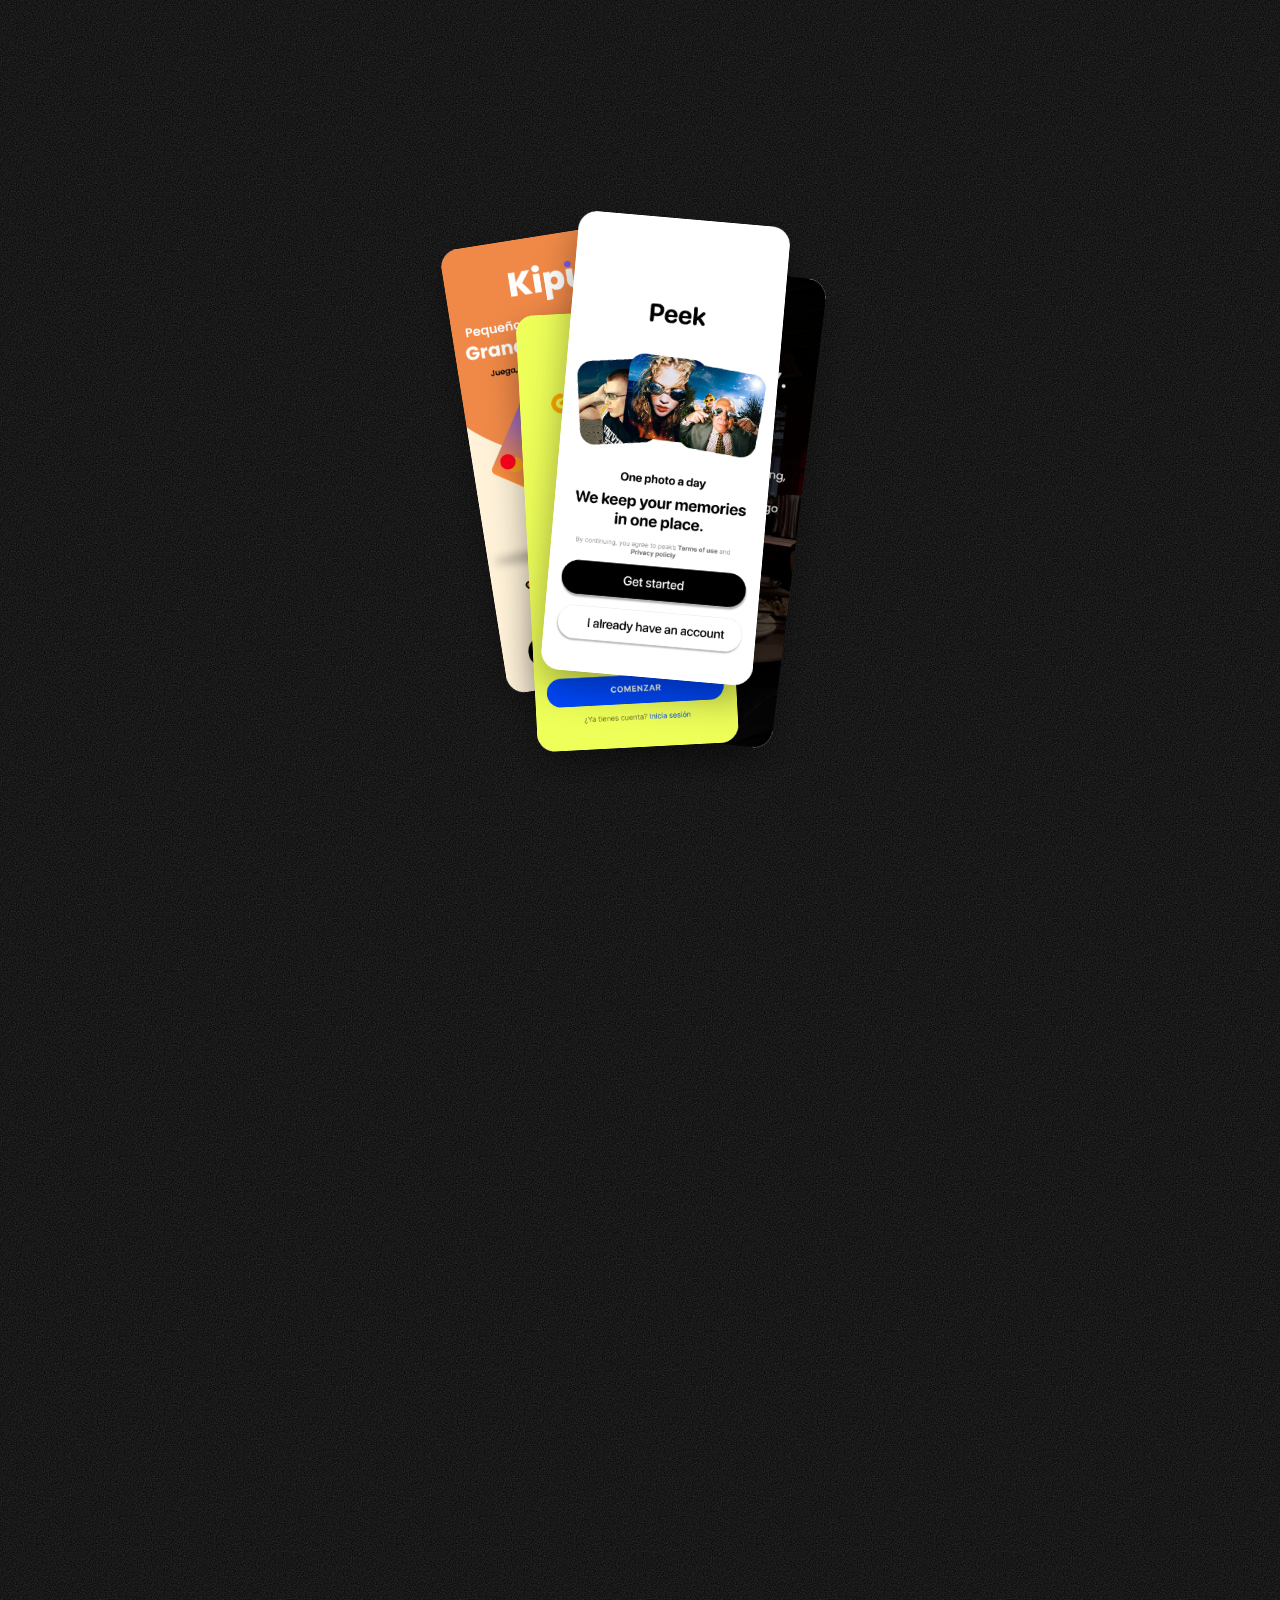
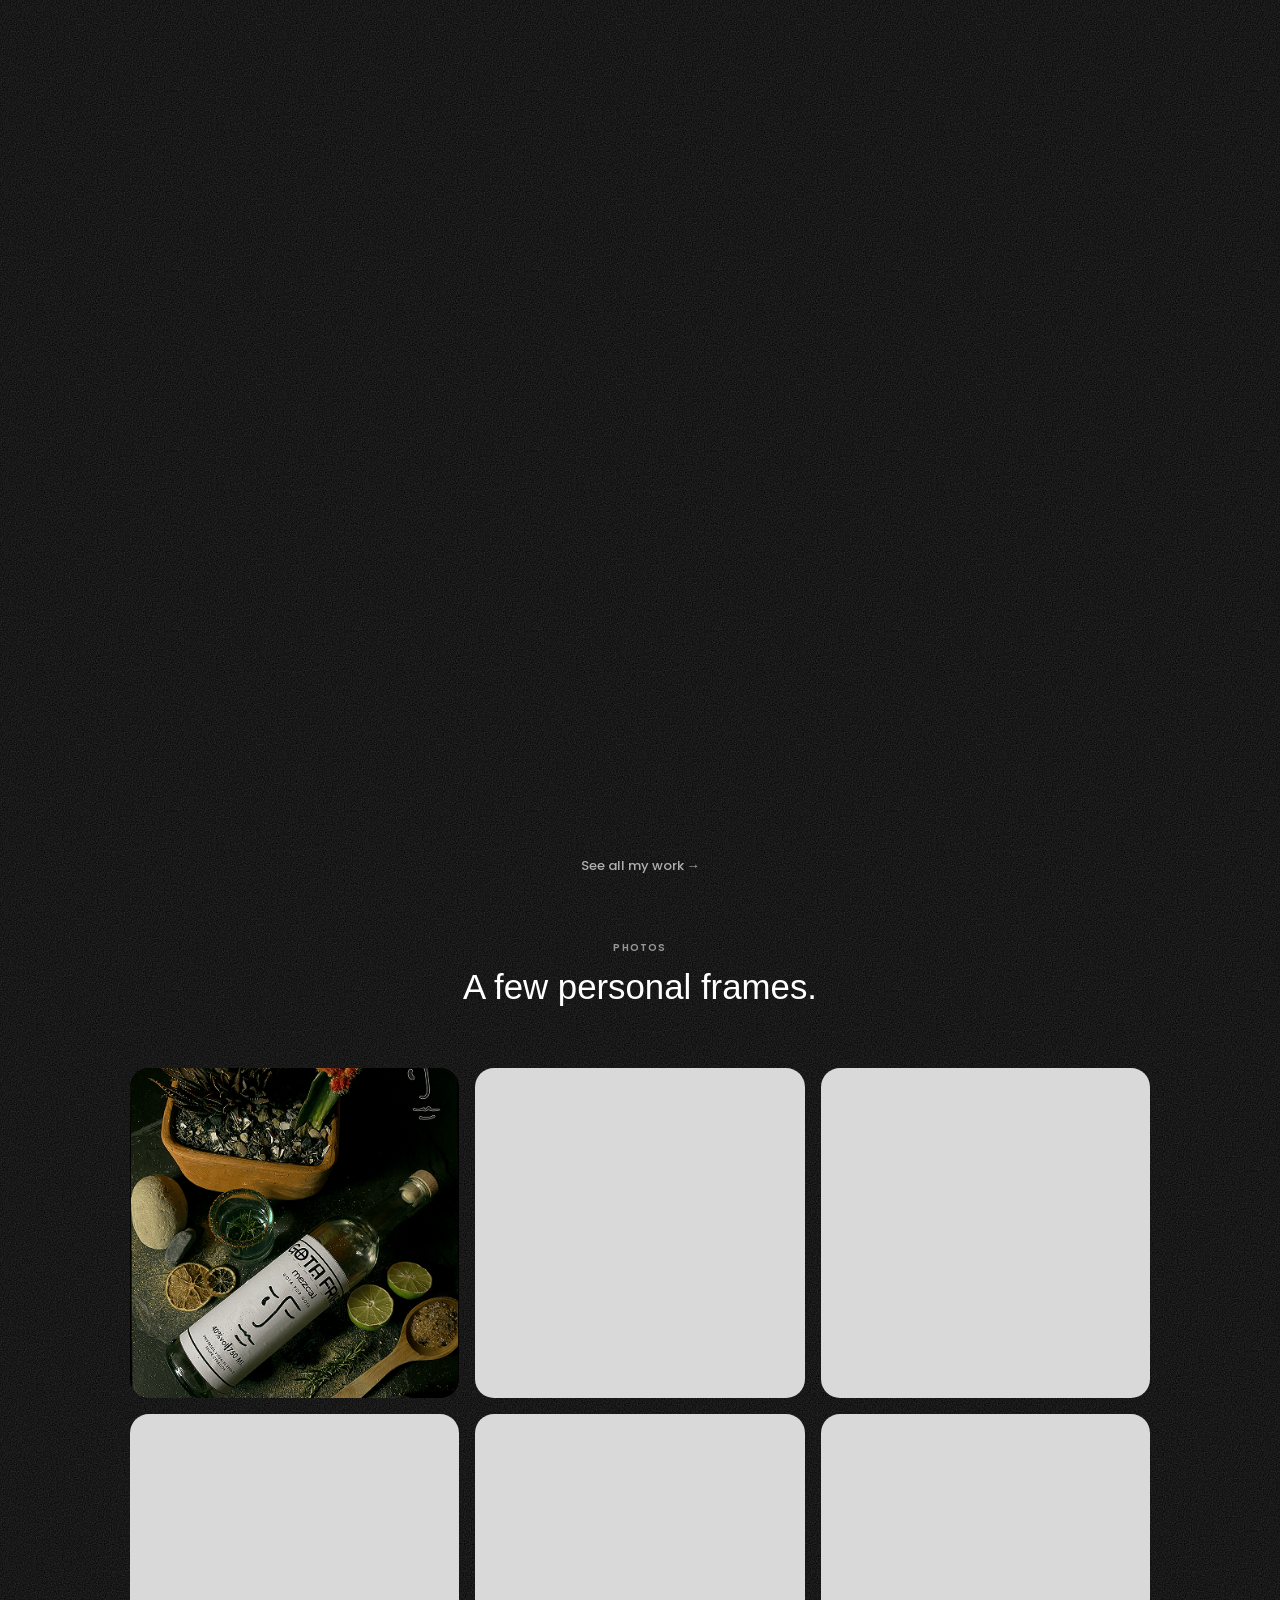
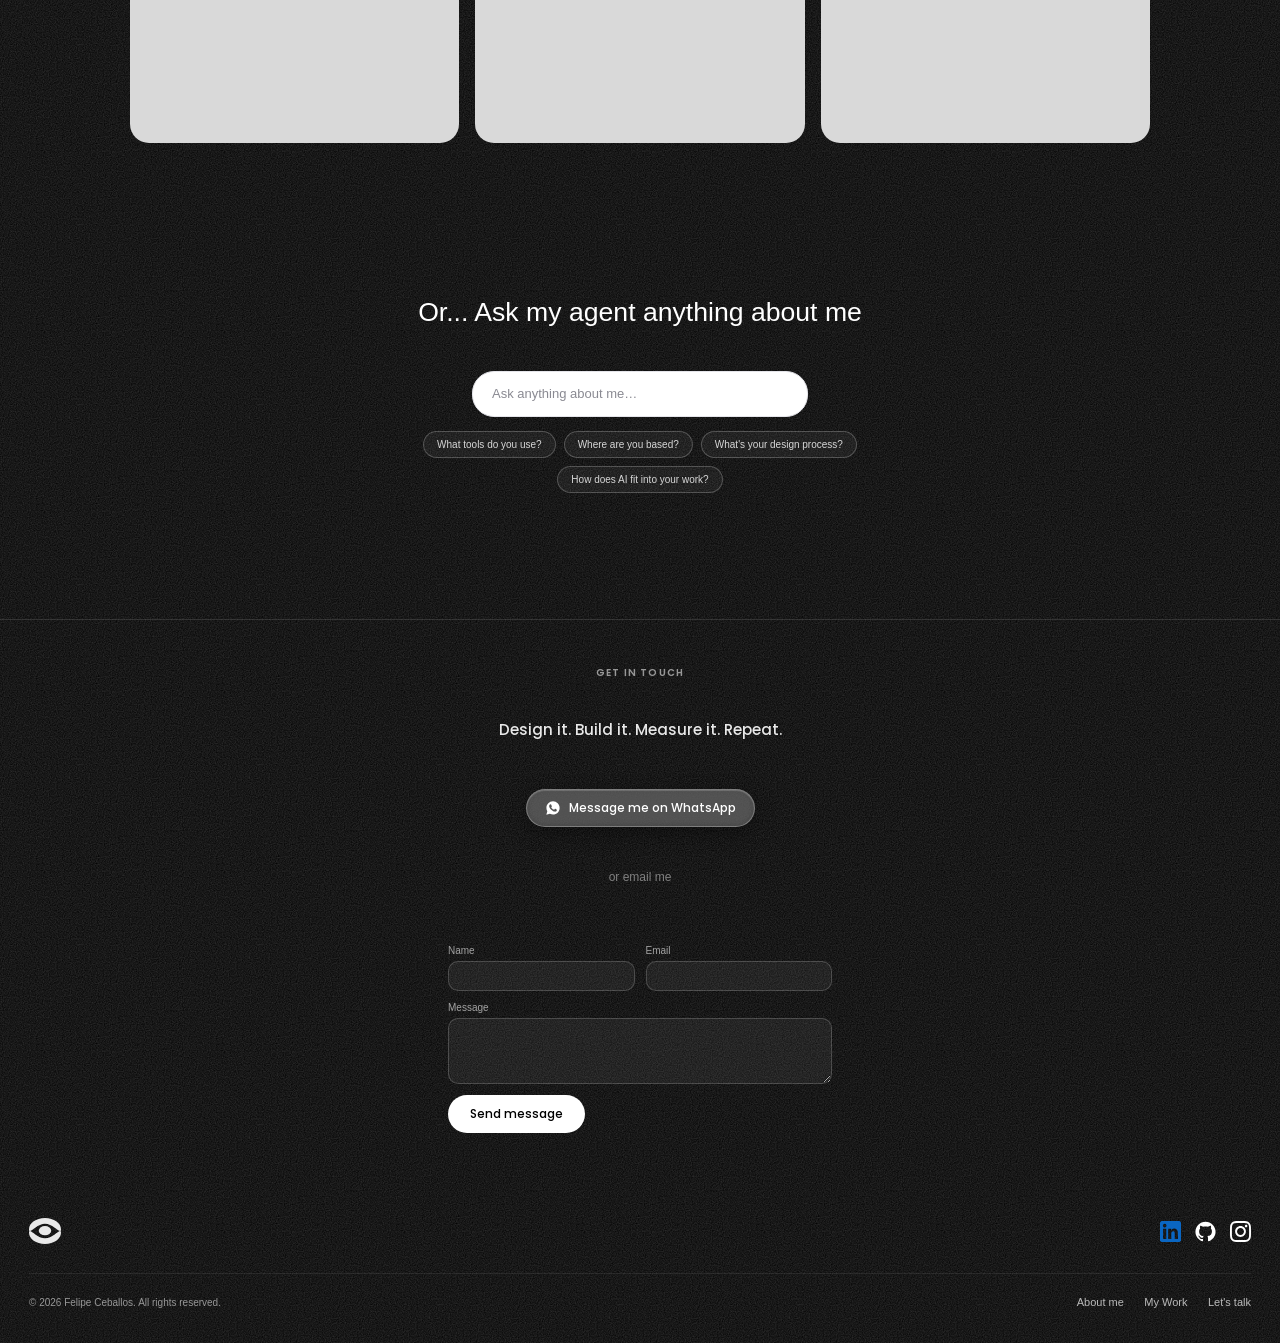
==== commit 9201fd5c: "Hero: click the photo to reveal a fan of cards, replacing the shuffle effect Co-Authored-By: Claude " ====
--- a/index.html
+++ b/index.html
@@ -45,7 +45,7 @@
         <span class="hero__title-wave" data-i18n="hero.greeting">Hi!</span><span data-i18n="hero.titleRest"> I'm Felipe, a product builder &amp; designer</span>
       </h1>
 
-      <div class="photo-stack" aria-hidden="false">
+      <div class="photo-stack" aria-hidden="false" id="photoStack">
         <div class="photo-stack__layer photo-stack__layer--1">
           <div class="photo-stack__bg"></div>
         </div>
@@ -69,6 +69,18 @@
           height="265"
           alt="Felipe Ceballos"
         />
+
+        <div class="photo-reveal" id="photoReveal" aria-hidden="true">
+          <div class="photo-reveal__card"></div>
+          <div class="photo-reveal__card"></div>
+          <div class="photo-reveal__card"></div>
+          <div class="photo-reveal__card"></div>
+        </div>
+
+        <div class="photo-callout" aria-hidden="true">
+          <span class="photo-callout__text" data-i18n="hero.photoCallout">Me (click the pic)</span>
+          <img class="photo-callout__arrow" src="assets/arrow-doodle.svg" alt="" />
+        </div>
       </div>
 
       <div class="social-callout">
@@ -368,7 +380,7 @@
   <script src="agent-chat.js"></script>
   <script src="scroll-reveal.js"></script>
   <script src="easter-egg.js"></script>
-  <script src="photo-stack-shuffle.js"></script>
   <script src="logo-blink.js"></script>
+  <script src="photo-stack-reveal.js"></script>
 </body>
 </html>
--- a/styles.css
+++ b/styles.css
@@ -16,15 +16,6 @@
 
 * {
   box-sizing: border-box;
-}
-
-/* Lets --shuffle-rot (used by photo-stack-shuffle.js) transition smoothly as
-   an angle instead of snapping instantly — unsupported browsers just snap,
-   which is a fine fallback for a purely decorative flourish. */
-@property --shuffle-rot {
-  syntax: "<angle>";
-  inherits: true;
-  initial-value: 0deg;
 }
 
 html {
@@ -370,6 +361,7 @@
   width: 420px;
   height: 429px;
   margin: 10px 0 6px;
+  cursor: pointer;
   transition: opacity 0.15s linear;
 }
 
@@ -391,18 +383,14 @@
 
 /* --px/--py are written by hero-parallax.js (mouse + scroll depth offset).
    Safe to animate here since these layers are flat color, not images — this
-   is not the transform+image combination that triggers the Chrome bug.
-   Rotation deliberately lives one level down, on .photo-stack__bg, not here —
-   see that rule below for why (photo-stack-shuffle.js needs to transition
-   rotation without ever putting a CSS transition on the parallax translate,
-   which is updated every rAF frame and would otherwise lag behind the cursor). */
+   is not the transform+image combination that triggers the Chrome bug. */
 .photo-stack__layer--1 {
-  transform: translate(calc(-50% + var(--px, 0px)), calc(-50% + var(--py, 0px)));
+  transform: translate(calc(-50% + var(--px, 0px)), calc(-50% + var(--py, 0px))) rotate(0deg);
   z-index: 1;
 }
 
 .photo-stack__layer--2 {
-  transform: translate(calc(-50% + var(--px, 0px)), calc(-50% + var(--py, 0px)));
+  transform: translate(calc(-50% + var(--px, 0px)), calc(-50% + var(--py, 0px))) rotate(5.44deg);
   z-index: 2;
 }
 
@@ -411,32 +399,14 @@
   z-index: 3;
 }
 
-/* Rotation (base angle + --shuffle-rot, written by photo-stack-shuffle.js on
-   click) lives here, one level below the parallax translate above, so the
-   click-to-shuffle transition can animate transform on this element only —
-   the parent's translate never gets a transition and stays perfectly synced
-   to the mouse every frame. */
 .photo-stack__bg {
   position: absolute;
   inset: 0;
   background: var(--placeholder);
-  transition: transform 0.55s cubic-bezier(0.175, 0.885, 0.32, 1.275);
-}
-
-.photo-stack__layer--1 .photo-stack__bg {
-  transform: rotate(calc(0deg + var(--shuffle-rot, 0deg)));
-}
-
-.photo-stack__layer--2 .photo-stack__bg {
-  transform: rotate(calc(5.44deg + var(--shuffle-rot, 0deg)));
 }
 
 .photo-stack__layer--3 .photo-stack__bg {
-  transform: rotate(calc(-15.08deg + var(--shuffle-rot, 0deg)));
-}
-
-.photo-stack--shufflable {
-  cursor: pointer;
+  transform: rotate(-15.08deg);
 }
 
 /* Plain <img>, rotation baked into the pixels (see assets/profile-photo-card-*.png
@@ -476,6 +446,98 @@
   }
 }
 
+/* Click the hero photo to "deploy" a few more (placeholder gray cards for
+   now — real photos come later). First pass at the fan-out positions/spread;
+   expect to retune once real photos are in. Never touches
+   .photo-stack__photo itself — see the long comment above on why that image
+   is untouchable. */
+.photo-reveal {
+  position: absolute;
+  inset: 0;
+  pointer-events: none;
+  z-index: 6;
+}
+
+.photo-reveal__card {
+  position: absolute;
+  inset: 0;
+  margin: auto;
+  width: 52%;
+  height: 52%;
+  border-radius: 14px;
+  background: var(--placeholder);
+  box-shadow: 0 13px 30px rgba(0, 0, 0, 0.4);
+  opacity: 0;
+  transform: translate(0, 0) rotate(0deg) scale(0.25);
+  transition: transform 0.5s cubic-bezier(0.175, 0.885, 0.32, 1.275), opacity 0.35s ease;
+}
+
+.photo-reveal.is-open {
+  pointer-events: auto;
+}
+
+.photo-reveal.is-open .photo-reveal__card {
+  opacity: 1;
+}
+
+.photo-reveal.is-open .photo-reveal__card:nth-child(1) {
+  transform: translate(-92%, -18%) rotate(-12deg) scale(1);
+  transition-delay: 0s;
+}
+
+.photo-reveal.is-open .photo-reveal__card:nth-child(2) {
+  transform: translate(-38%, -78%) rotate(-5deg) scale(1);
+  transition-delay: 0.06s;
+}
+
+.photo-reveal.is-open .photo-reveal__card:nth-child(3) {
+  transform: translate(38%, -78%) rotate(6deg) scale(1);
+  transition-delay: 0.12s;
+}
+
+.photo-reveal.is-open .photo-reveal__card:nth-child(4) {
+  transform: translate(92%, -18%) rotate(13deg) scale(1);
+  transition-delay: 0.18s;
+}
+
+@media (prefers-reduced-motion: reduce) {
+  .photo-reveal__card {
+    transition: none;
+  }
+}
+
+.photo-callout {
+  position: absolute;
+  left: 100%;
+  top: 36%;
+  margin-left: clamp(13px, 1.92vw, 26px);
+  display: flex;
+  flex-direction: column;
+  align-items: flex-start;
+  pointer-events: none;
+}
+
+.photo-callout__text {
+  font-family: "Just Me Again Down Here", cursive;
+  font-size: clamp(22px, 2.56vw, 32px);
+  line-height: 1;
+  color: var(--white);
+  white-space: nowrap;
+}
+
+.photo-callout__arrow {
+  width: clamp(90px, 10vw, 140px);
+  height: auto;
+  margin-top: 8px;
+  transform: scaleX(-1) rotate(10deg);
+}
+
+@media (max-width: 760px) {
+  .photo-callout {
+    display: none;
+  }
+}
+
 .social-pill {
   display: flex;
   align-items: center;
@@ -1039,7 +1101,6 @@
   letter-spacing: 0.12em;
   text-transform: uppercase;
   color: rgba(255, 255, 255, 0.55);
-  margin-bottom: 11px;
 }
 
 .work-detail__meta strong {
